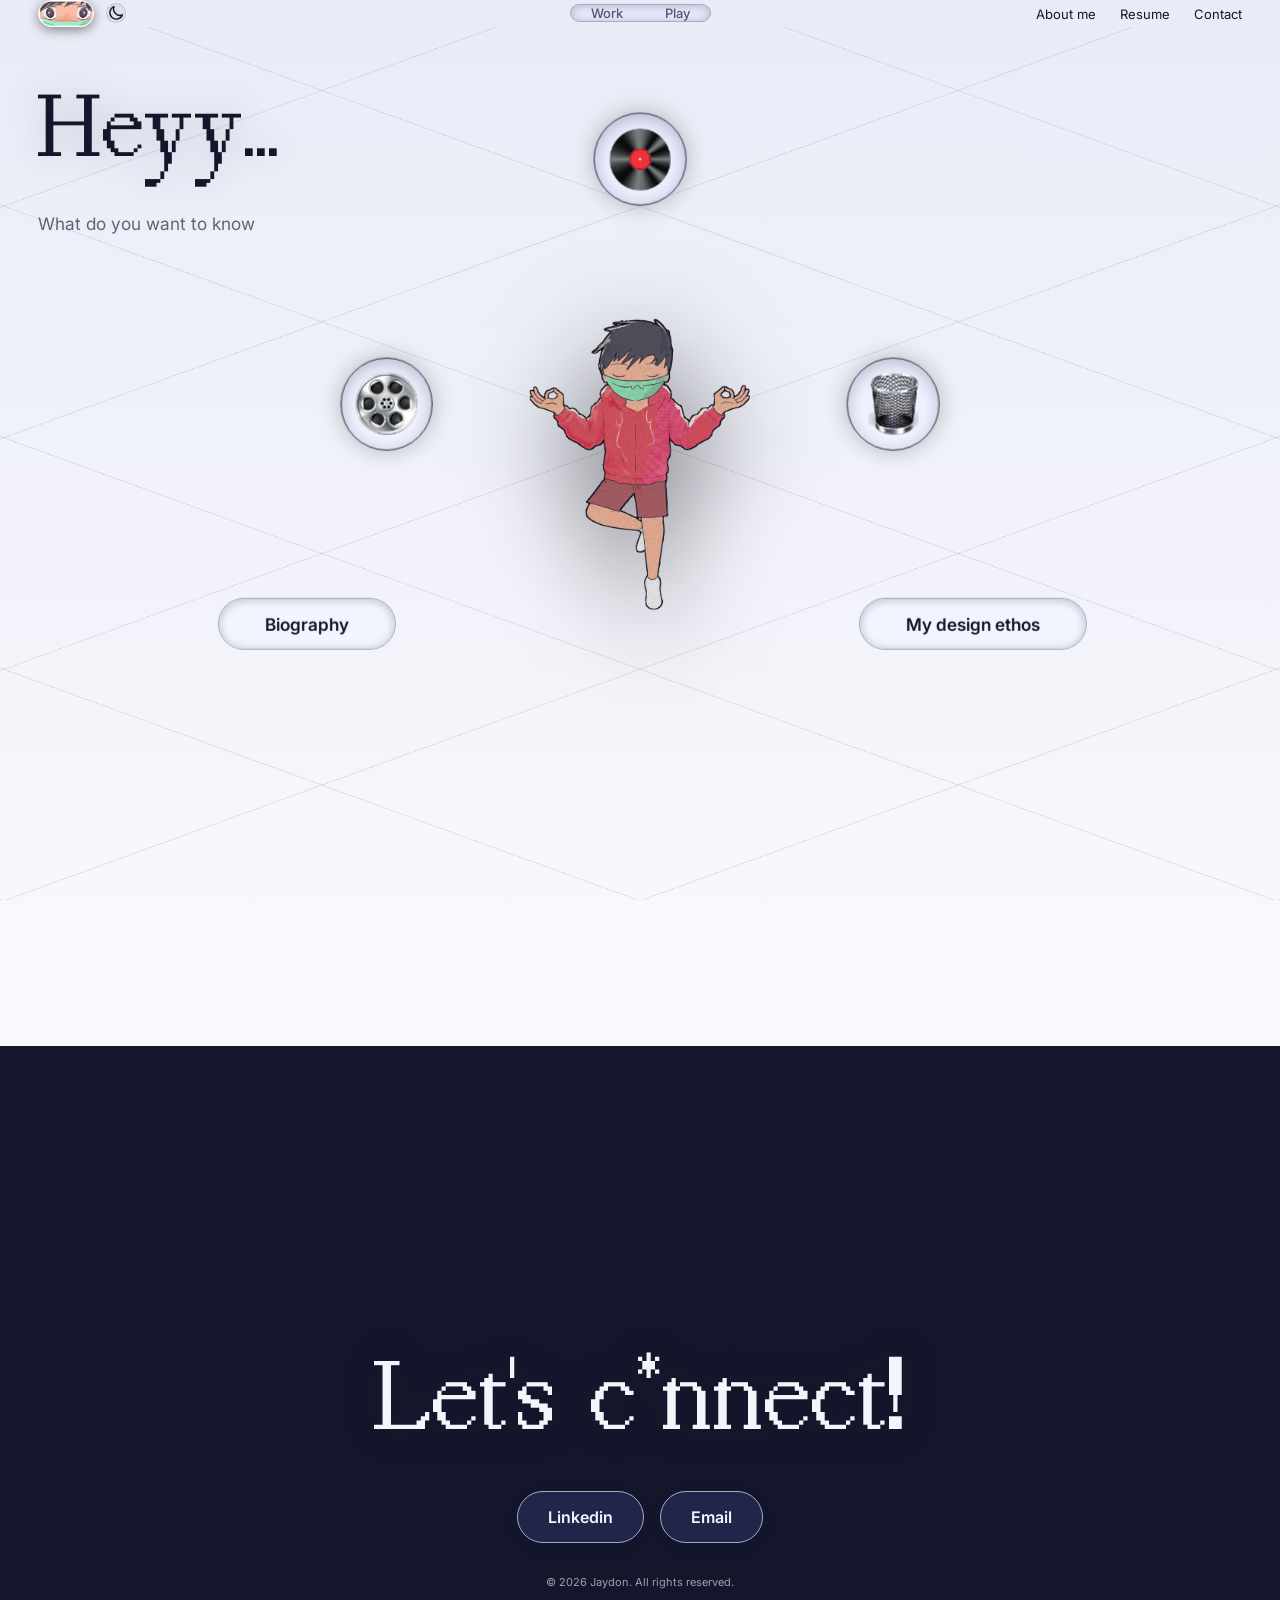
==== about/index.html @ 83331a30 "Restructure the Ground FX marketing story, swap in the Alex persona Ground FX: the merch and the log" ====
<!doctype html>
<html lang="en">
<head>
<meta charset="UTF-8" />
<script>
  /* applied before first paint so the page never flashes the wrong
     theme on load — the actual toggle logic lives in js/main.js.
     Light is the default: the attribute goes on unless this visitor has
     chosen dark, which is the only value that keeps it off. */
  if (localStorage.getItem("theme") !== "dark") {
    document.documentElement.dataset.theme = "light";
  }
</script>
<meta name="viewport" content="width=device-width, initial-scale=1.0" />
<title>About — Jaydon</title>
<meta name="description" content="About Jaydon Wang, a product designer working across interaction, visual and brand design, and a GBDA student at the University of Waterloo." />

<!-- Open Graph / Twitter card: what a pasted link renders as in
     LinkedIn, Slack, iMessage and email. og:image and og:url are
     absolute: link scrapers ignore relative URLs. -->
<meta property="og:type" content="profile" />
<meta property="og:site_name" content="Jaydon Wang" />
<meta property="og:locale" content="en_CA" />
<meta property="og:title" content="About Jaydon Wang" />
<meta property="og:description" content="About Jaydon Wang, a product designer working across interaction, visual and brand design, and a GBDA student at the University of Waterloo." />
<meta property="og:image" content="https://jaydonwang.me/assets/images/og-portfolio.jpg" />
<meta property="og:image:width" content="1200" />
<meta property="og:image:height" content="705" />
<meta property="og:url" content="https://jaydonwang.me/about/" />
<meta property="og:image:alt" content="About Jaydon Wang" />
<meta name="twitter:card" content="summary_large_image" />
<meta name="twitter:title" content="About Jaydon Wang" />
<meta name="twitter:description" content="About Jaydon Wang, a product designer working across interaction, visual and brand design, and a GBDA student at the University of Waterloo." />
<meta name="twitter:image" content="https://jaydonwang.me/assets/images/og-portfolio.jpg" />
<link rel="icon" href="../assets/images/favicon.ico" sizes="any" />
<link rel="icon" type="image/png" sizes="32x32" href="../assets/images/favicon-32.png" />
<link rel="icon" type="image/png" sizes="16x16" href="../assets/images/favicon-16.png" />
<link rel="apple-touch-icon" href="../assets/images/favicon-180.png" />
<link rel="preconnect" href="https://fonts.googleapis.com" />
<link rel="preconnect" href="https://fonts.gstatic.com" crossorigin />
<link href="https://fonts.googleapis.com/css2?family=Inter:wght@400;500;600;700&display=swap" rel="stylesheet" />
<link rel="stylesheet" href="../css/style.css?v=136" />
</head>
<body>

<div class="nav-wrap">
  <header class="nav container container--wide">
    <!-- logo + theme switch share the grid's first column so the bar
         stays a single row; see .nav__brand in style.css -->
    <div class="nav__brand">
      <a class="nav__logo" href="../" aria-label="Jaydon — home">
        <span class="nav__logo-badge"><img src="../assets/images/nav-avatar.png" alt="" /></span>
      </a>
      <!-- light/dark switch. The CSS for this (.nav__theme-toggle and the
           sun/moon icon swap) already existed but no page ever rendered the
           button, so the theme could only be reached by hand-editing
           localStorage. -->
      <button class="nav__theme-toggle" id="themeToggle" aria-label="Switch colour theme" aria-pressed="true">
        <svg class="nav__theme-icon nav__theme-icon--sun" width="18" height="18" viewBox="0 0 24 24" fill="none" stroke="currentColor" stroke-width="1.8" stroke-linecap="round" aria-hidden="true">
          <circle cx="12" cy="12" r="4.2"/>
          <path d="M12 2.4v2.3M12 19.3v2.3M4.2 4.2l1.6 1.6M18.2 18.2l1.6 1.6M2.4 12h2.3M19.3 12h2.3M4.2 19.8l1.6-1.6M18.2 5.8l1.6-1.6"/>
        </svg>
        <svg class="nav__theme-icon nav__theme-icon--moon" width="18" height="18" viewBox="0 0 24 24" fill="none" stroke="currentColor" stroke-width="1.8" stroke-linecap="round" stroke-linejoin="round" aria-hidden="true">
          <path d="M20.5 14.6A8.6 8.6 0 0 1 9.4 3.5a8.6 8.6 0 1 0 11.1 11.1Z"/>
        </svg>
      </button>
    </div>

    <!-- no .is-active / aria-current on either option: About me belongs to
         neither side of the Work/Play switch, so the pill stays unlit here
         (see .nav__switch-opt.is-active in style.css for the lit state) -->
    <div class="nav__switch">
      <a class="nav__switch-opt" href="../">Work</a>
      <a class="nav__switch-opt" href="../digital-media/">Play</a>
    </div>

    <ul class="nav__links" id="navLinks">
      <li><a href="./">About me</a></li>
      <li><a href="../assets/resume.pdf?v=2" target="_blank" rel="noopener">Resume</a></li>
      <li><a href="mailto:wang.jaydon1@gmail.com">Contact</a></li>
    </ul>


    <button class="nav__toggle" id="navToggle" aria-label="Toggle menu" aria-expanded="false">
      <svg width="18" height="18" viewBox="0 0 18 18" fill="none" xmlns="http://www.w3.org/2000/svg">
        <path d="M1 4H17M1 9H17M1 14H17" stroke="currentColor" stroke-width="1.6" stroke-linecap="round"/>
      </svg>
    </button>
  </header>
</div>

<main>
  <!-- The only section on this page besides the footer. It is sized to
       exactly the space left below the nav (main.js -> sizeAboutHero),
       and every piece inside is placed against that box rather than laid
       out in flow — so the composition holds its shape at any viewport
       instead of reflowing part by part, and never needs a scrollbar.
       See .about-hero in style.css for how the placement works. -->
  <section class="about-hero" id="about-top">
    <div class="about-hero__grid" aria-hidden="true"></div>

    <div class="about-hero__inner container container--wide">
      <div class="about-hero__intro">
        <h1 class="hero__title about-hero__title" data-scramble>Heyy...</h1>
        <p class="about-hero__lede">What do you want to know</p>
      </div>

      <!-- Every stage piece sits in its own .about-hero__slot. The slot
           owns the position (and the -50% centering transform); the child
           owns the wiggle animation and its hover. One transform each, so
           they can't overwrite one another the way a single element
           carrying both would. -->
      <div class="about-hero__slot about-hero__slot--character">
        <img class="about-hero__character" src="../assets/images/meditate-character.png"
             width="577" height="779" fetchpriority="high" decoding="async"
             alt="Illustration of Jaydon meditating" />
      </div>

      <!-- The three discs now hold their art. Slot names are positional and
           predate it: --disc-top is the one centred above the character,
           --disc-left and --disc-right the pair flanking it below.

           alt="" on every image on purpose. The button already carries the
           accessible name through aria-label, so a described image would
           make a screen reader announce the same thing twice. When these
           start navigating somewhere, the aria-label should name the
           DESTINATION rather than the picture. -->
      <div class="about-hero__slot about-hero__slot--disc-top">
        <a class="about-hero__disc" href="#music" aria-label="Music">
          <img src="../assets/images/about-disc-record.webp" alt="" width="100" height="100" loading="lazy" decoding="async" />
        </a>
      </div>
      <div class="about-hero__slot about-hero__slot--disc-left">
        <a class="about-hero__disc" href="#film" aria-label="Film">
          <img src="../assets/images/about-disc-film.webp" alt="" width="104" height="105" loading="lazy" decoding="async" />
        </a>
      </div>
      <div class="about-hero__slot about-hero__slot--disc-right">
        <a class="about-hero__disc" href="#trash" aria-label="Trash">
          <img src="../assets/images/about-disc-bin.webp" alt="" width="82" height="101" loading="lazy" decoding="async" />
        </a>
      </div>

      <div class="about-hero__slot about-hero__slot--action-left">
        <a class="btn about-hero__action" href="#biography">Biography</a>
      </div>
      <div class="about-hero__slot about-hero__slot--action-right">
        <a class="btn about-hero__action" href="#ethos">My design ethos</a>
      </div>
    </div>

      <!-- ============ the five sheets on the board ============
           Each disc and both pills link to one of these by id. They
           are siblings of .about-hero__inner INSIDE the hero, not sections
           after it, and that is the whole point: .about-hero__grid stays put
           and keeps drawing, the composition fades out, and the view fades
           in over the same board. Moving them out here would take the grid
           with them.

           Fragments rather than a click handler, so this costs no JavaScript
           and the browser still does the work it is good at: Back and Forward
           move between the composition and a view, and a link straight to
           about.html#film opens on the films. See .about-view in style.css. -->

      <section class="about-view subpage container container--wide" id="biography" aria-label="Biography">
        <a class="subpage__back" href="#about-top">
          <span class="subpage__back-arrow" aria-hidden="true">&#8592;</span> Back
        </a>

        <div class="bio__layout">
          <div class="bio__copy">
            <h1 class="hero__title bio__title" data-scramble>Bonjour</h1>

            <p class="bio__para">My name is Jaydon, and from a young age, I've always been drawn to art and the process
              of bringing ideas to life. Inspired by the media I consumed and experiences like visiting the Ontario
              Science Centre, I became fascinated with the idea of not just creating things, but curating experiences
              across both physical and digital spaces.</p>

            <p class="bio__para">That passion led me to the University of Waterloo, where I study Global Business and
              Digital Arts. Throughout my studies, I've developed a strong interest in product and visual design,
              exploring how thoughtful visuals, intuitive interfaces, and interactive experiences can come together to
              communicate ideas and solve problems.</p>

            <p class="bio__para">Whether I'm designing a digital product, developing a visual identity, or creating
              engaging content, I'm interested in finding the balance between creativity, functionality, and
              storytelling.</p>
          </div>

          <div class="bio__media">
            <img class="bio__photo" src="../assets/images/jaydon-portrait.webp" alt="Jaydon standing on a residential street at golden hour, power lines crossing the sky behind him" width="1448" height="1086" loading="lazy" decoding="async" />
          </div>
        </div>
      </section>

      <!-- The case studies' takeaway cards, so the ethos reads as the same
           kind of object as the lessons each project ends on. Always three
           across: the grid's own 3-card rule does that, and collapses to one
           column on a phone like everywhere else. -->
      <section class="about-view subpage container container--wide" id="ethos" aria-label="My design ethos">
        <a class="subpage__back" href="#about-top">
          <span class="subpage__back-arrow" aria-hidden="true">&#8592;</span> Back
        </a>

        <div class="ethos">
          <h2 class="hero__title bio__title ethos__title" data-scramble>My design ethos</h2>
          <div class="cs-divider"></div>

          <div class="cs-takeaways-grid ethos__grid">
            <div class="cs-takeaway-card">
              <span class="cs-takeaway-card__emoji" aria-hidden="true">🔬</span>
              <div class="cs-takeaway-card__text">
                <h3>Rigor over surface polish</h3>
                <p>I ground design decisions in research, not aesthetics alone. Every choice should trace back to how
                  people actually behave or what the business needs, not just to a step in the process.</p>
              </div>
            </div>
            <div class="cs-takeaway-card">
              <span class="cs-takeaway-card__emoji" aria-hidden="true">🛠️</span>
              <div class="cs-takeaway-card__text">
                <h3>Craft discipline that resists shortcuts</h3>
                <p>When a tool hits its limits, I find a proper way around it instead of papering over the gap. The
                  small calls get the same care as the big ones, so nothing is left messy.</p>
              </div>
            </div>
            <div class="cs-takeaway-card">
              <span class="cs-takeaway-card__emoji" aria-hidden="true">🎨</span>
              <div class="cs-takeaway-card__text">
                <h3>Identity-driven visual language over generic UI conventions</h3>
                <p>My background in graffiti, lettering, and hip hop shapes how I see. I lean toward distinctive,
                  opinionated design over templated patterns, and build each piece around the audience it speaks to.</p>
              </div>
            </div>
          </div>
        </div>
      </section>

      <section class="about-view subpage container container--wide" id="film" aria-label="Film">
        <a class="subpage__back" href="#about-top">
          <span class="subpage__back-arrow" aria-hidden="true">&#8592;</span> Back
        </a>

        <ul class="film-grid">
          <li>
            <img class="film-grid__poster about-tilt" src="../assets/images/film-eeaao.webp" alt="Everything Everywhere All At Once poster" width="623" height="902" loading="lazy" decoding="async" />
          </li>
          <li>
            <img class="film-grid__poster about-tilt" src="../assets/images/film-spider-verse.webp" alt="Spider-Man: Across the Spider-Verse poster" width="608" height="902" loading="lazy" decoding="async" />
          </li>
          <li>
            <img class="film-grid__poster about-tilt" src="../assets/images/film-scott-pilgrim.webp" alt="Scott Pilgrim vs. the World poster" width="602" height="902" loading="lazy" decoding="async" />
          </li>
        </ul>
      </section>

      <section class="about-view subpage container container--wide" id="music" aria-label="Music">
        <a class="subpage__back" href="#about-top">
          <span class="subpage__back-arrow" aria-hidden="true">&#8592;</span> Back
        </a>

        <!-- A screenshot of a desktop app, so it keeps its own chrome and its
             own corners: no border-radius from us, or the rounding would sit
             inside the window's and read as a double edge. -->
        <img class="subpage__shot about-tilt" src="../assets/images/music-spotify.webp" alt="Jaydon's Spotify home screen, showing recently played playlists including Peak Millenial Optimism and Breaking Beats, artists Solange, MF DOOM and Ghostface Killah, and Summertime by The Sundays playing" width="1431" height="1003" loading="lazy" decoding="async" />
      </section>

      <section class="about-view subpage container container--wide" id="trash" aria-label="Trash">
        <a class="subpage__back" href="#about-top">
          <span class="subpage__back-arrow" aria-hidden="true">&#8592;</span> Back
        </a>

        <!-- Same treatment as Music above. -->
        <img class="subpage__shot about-tilt" src="../assets/images/trash-recycle-bin.webp" alt="A Windows Recycle Bin window holding three deleted files, named Nonchalance, Self doubt, and 2-factor authentication" width="1431" height="1029" loading="lazy" decoding="async" />
      </section>
  </section>
</main>

<footer>
  <div class="footer-inner">
    <h2 class="reveal" data-scramble>Let's c*nnect!</h2>
    <div class="footer-links">
      <a class="btn" href="https://www.linkedin.com/in/jaydon-wang-26b677220/" target="_blank" rel="noopener">Linkedin</a>
      <a class="btn" href="mailto:wang.jaydon1@gmail.com">Email</a>
    </div>
    <p>© 2026 Jaydon. All rights reserved.</p>
  </div>
</footer>

<script src="../js/main.js?v=75"></script>
<script src="../js/scramble-text.js?v=59"></script>
</body>
</html>
---- css/style.css ----
/* =========================================================
   Jaydon — Portfolio
   Restrained glassmorphism, matched to the reference layout
   ========================================================= */

/* Sinteca — no longer referenced by --font-hero (see below, now Medival
   Pixel), but the files/@font-face stay: nothing currently uses them,
   removing a working @font-face isn't part of this task, and it's a
   one-line revert if a future design ever wants this face back. */
@font-face {
  font-family: "Sinteca";
  src: url("../assets/fonts/Sinteca-Regular.otf") format("opentype");
  font-weight: 400;
  font-style: normal;
  font-display: swap;
}

@font-face {
  font-family: "Sinteca";
  src: url("../assets/fonts/Sinteca-Bold.otf") format("opentype");
  font-weight: 700;
  font-style: normal;
  font-display: swap;
}

/* FS Mondwest — the pixel/glitch display face (see --font-hero below).
   A from-scratch recreation of PP Mondwest's look by NZWStudios2024,
   released under the SIL Open Font License 1.1
   (assets/fonts/fs-mondwest-license.txt), which explicitly permits
   embedding/redistributing it on a site like this — that's why this
   file ships with its license + readme alongside it in assets/fonts/,
   per the OFL's own requirement to keep those attached to any copy.
   Regular only — ships in a single weight. */
@font-face {
  font-family: "FS Mondwest";
  src: url("../assets/fonts/fs-mondwest-regular.otf") format("opentype");
  font-weight: 400;
  font-style: normal;
  font-display: swap;
}

:root {
  /* base */
  --bg-top: #121327;
  --bg-bottom: #000000;
  --text-primary: #f4f5fb;
  --text-secondary: #a9aec7;
  --text-muted: #6d7291;

  /* nav / surfaces */
  --nav-bg: #262739;
  --surface-bg: rgba(255, 255, 255, 0.035);
  --surface-border: rgba(255, 255, 255, 0.09);
  --surface-blur: blur(14px) saturate(140%);

  /* inventory tiles. The board has no ground of its own — the body
     gradient has finished landing by 1396px, so by the time the section
     comes round the page is flat --bg-bottom and the tiles read straight
     against it, exactly as the Figma frame drew them on black. The rim
     is the -45deg light: it catches along the top-left edge and falls
     off to almost nothing at the bottom-right. */
  --inv-slot: #0d0d0d;
  /* a flat px, shared by the empty slots and the items. It was briefly a
     min(21px, 24%) so the corner held its drawn proportion on a small
     tile, but an item spans a 3x2 rectangle — a percentage there
     resolves against width and height separately and cuts ellipses, not
     corners. A filled cell and an empty one have to be the same shape,
     so both take the literal 21px the frame specifies, and the column
     ladder is what keeps the tile from ever getting small enough for
     that to round away (64px at the very narrowest). */
  --inv-radius: 21px;
  --inv-rim: rgba(255, 255, 255, 0.16);
  --inv-rim-soft: rgba(255, 255, 255, 0.045);
  --inv-inner: rgba(255, 255, 255, 0.028);
  --inv-cast: rgba(0, 0, 0, 0.55);

  /* accent — used sparingly: primary CTA + small hover/active touches */
  --accent: #a855f7;
  --accent-strong: #9333ea;

  /* light pill (Contact button, active filter) */
  /* ---- theme-swappable semantics (see html[data-theme="light"]) ----
     Everything below used to be a hard-coded literal repeated through
     the file. They are tokens now because the light theme is a real
     palette swap: one value changes here and every rule that names it
     follows, rather than each component carrying its own light-mode
     override.

     --overlay-rgb is the load-bearing one. Roughly fifty rules paint a
     translucent white over the dark page — hairline grids, glass fills,
     inner glows, borders — as rgba(255, 255, 255, a). Written as
     rgba(var(--overlay-rgb), a) they all invert together, so a light
     theme gets dark hairlines on light ground without touching a single
     one of them individually. Shadows deliberately do NOT participate:
     rgba(0, 0, 0, a) stays black in both themes, because a shadow is
     cast light, not a surface tint, and an inverted shadow reads as a
     glow. */
  --overlay-rgb: 255, 255, 255;

  --ink: #ffffff;                 /* text/marks that sit on the page ground */
  /* Running prose, one step down from --ink.

     --ink is right for anything the eye should land on: a heading, the
     current entry in a contents list, a word set in <strong>. It is too
     much for a paragraph. At full white every line of body copy competes
     with the heading above it, and a case study this long reads as one
     undifferentiated block of maximum contrast.

     Deliberately not --text-secondary. That token belongs to the nav and
     the small labels around a component, and it is a light lavender
     picked to sit against those surfaces; on paragraphs it tints the
     whole page. This is a cool blue-grey instead, and it holds 5.7:1
     against the page ground (6.5:1 against the gradient's black end) -
     past AA for body text, which --text-muted (3.2:1) would not be.

     See html[data-theme="light"] for the counterpart, and why it is not
     this value inverted. */
  --copy-ink: #81929d;
  --chip-bg: #171717;             /* .tag / .cs-tag / .cs-callout fill */
  --chip-border: #727272;         /* the shared button + chip stroke */
  --media-backdrop: #0d1024;      /* letterbox behind project thumbnails */
  --hero-glow: rgba(255, 255, 255, 0.62);  /* halo on the FS Mondwest titles */

  /* selected controls (nav Work/Play, filter pills). Split out of
     --light/--light-ink so the footer slab can keep its own light
     surface while these invert with the theme. */
  --sel-bg: #eef0fb;
  --sel-ink: #0d0f1e;

  /* custom cursor (see .cursor-ring). White, not the Figma spec's
     #727272: that grey is the site's own chip/button stroke, which is
     exactly why it disappeared — the ring read as one more piece of
     furniture instead of the pointer.

     White stays white in BOTH themes rather than flipping to dark on the
     light one. That works only because of --cursor-halo, a contrasting
     1px outline hugging the ring — the same trick the OS pointer itself
     uses to stay visible over arbitrary content. The halo is dark in both
     themes for exactly that reason: it is what carries a white ring over
     a light page, a photo, a video tile or the 3D model. */
  --cursor-stroke: #ffffff;
  --cursor-stroke-hot: #ffffff;
  --cursor-glow: rgba(255, 255, 255, 0.32);
  --cursor-halo: rgba(0, 0, 0, 0.5);

  /* the footer's slab — a deliberate surface change against the page,
     so it flips to the opposite of whatever the page ground is */
  --slab-bg: #ffffff;
  --slab-ink: #0d0f1e;
  --slab-ink-soft: rgba(13, 15, 30, 0.55);
  --slab-btn-bg: #ffffff;
  --slab-btn-hover: #eef0fb;

  --font-display: "Inter", sans-serif;
  --font-body: "Inter", sans-serif;
  /* the big hero-style titles (homepage name, case-study hero titles,
     footer heading) plus the FS Mondwest section headings — was Jersey
     15, then Sinteca, then PP Mondwest, then FS Mondwest, then Medival
     Pixel, now back to FS Mondwest */
  --font-hero: "FS Mondwest", serif;
  /* FS Mondwest's own glyphs sit noticeably smaller in their em-box
     than PP Mondwest's did — measured the actual rendered ink (cap
     height, word height, word width) of both fonts at an identical
     font-size via canvas pixel bounds: FS came out ~1.635x smaller
     across all three measurements, not just a rough guess. Multiplies
     every --font-hero font-size below so FS Mondwest reads at the
     same visual size PP Mondwest did — applied at the point of use,
     not baked into --text-title/--text-h1 themselves, since --text-h1
     is also used by .cs-heading (Inter, --font-display) which must
     stay its own size. */
  --font-hero-scale: 1.635;

  --radius-lg: 28px;
  --radius-md: 20px;
  --radius-sm: 14px;
  --radius-pill: 999px;

  --container: 1320px;

  /* 0–1 "shrink everything in this hero by this much so it fits below the
     nav" multiplier — see .hero's own comment for the mechanism. main.js
     overrides it per hero element (.hero, .cs-hero); 1 here is both the
     pre-JS fallback and the real value for everything that ISN'T a hero,
     since .hero__title and .hero__desc are shared classes (About's
     .page-hero, the case-study body copy) and multiplying by an undefined
     custom property would make those font-size declarations invalid. */
  --hero-fit: 1;

  /* Height arms for the two things that sit ABOVE the hero content and
     push it down: the nav bar itself, and the Play canvas's fixed top
     padding. Both were width-only, and every clamp driving nav height
     reaches its ceiling at 900px wide (see .nav__switch-opt) — so between
     a 2560×1440 monitor and a 1920×1080 laptop at 125% the nav shrank by
     4.6px while the available height fell by 593px, taking the nav from
     8.8% of the viewport to 16% of it and pushing everything below it
     down with it.

     Plain CSS rather than JS, unlike --hero-fit: a hero's natural height
     depends on the fit being solved for, which calc() can't express, but
     the nav's height has no effect on the viewport height it's reading,
     so there's no cycle here.

     Both reach their 1 ceiling at 1230px of viewport height, deliberately
     a little BELOW the 1271px reference monitor rather than exactly at
     it: calibrated to land on 1271 they evaluated to 0.99999 there and
     took 0.08px off the nav, so the reference wasn't quite pinned. The
     headroom means every window at or above 1230px tall is untouched, and
     the floors stop them running away on a very short one.

     Every value they multiply is also max()'d against its own existing
     floor, so the documented 900px→375px phone schedule is byte-identical
     — verified at 375×812 and 375×667, where these resolve to ~0.79 and
     every floor wins. */
  --nav-fit: clamp(0.6, calc(0.3839 + 100svh / 1996px), 1);
  --stage-lead: clamp(0.6, calc(0.4499 + 100svh / 2236px), 1);

  /* ---------- type scale — 7 styles, nothing else ----------
     FS Mondwest (--font-hero) + Inter (--font-body/--font-display),
     base 16 / scale 1.392, sized for a 1440px-wide screen. Every size
     reaches its ceiling exactly at 1440px viewport width and holds
     flat beyond it — a bigger monitor sits further away, so type
     shouldn't keep growing past this reference; --container already
     caps line length instead. The remaining two display/heading tiers
     (--text-h1, --text-h2) fall back fluidly to a floor at 375px;
     --text-body/--text-caption stay flat at every width since 16px/11px
     are already close to the smallest comfortable reading size.

     --text-title is the one exception to all of the above — see its own
     definition just below for why it's pure vw with no 1440px ceiling
     at all now. */
  /* restored to the original brand-spec size (120px @1440) — it had
     been dialed to 2/3 (80px) earlier in the project, but that read too
     small across the board, so it's back to spec. Applies to EVERY
     member of this style everywhere it's used (JAYDON WANG, Jaydon's
     Digital Museum, About me, the footer, and the three case-study page
     titles) via this one token, not a per-element override, so the
     class stays one consistent size.

     Pure vw (no rem term, no separate ≥1440px tier below anymore) —
     aileens-beautiful-site.webflow.io was pulled up specifically to see
     how a reference site keeps large display text at a genuinely
     CONSTANT size relative to the viewport at every width, with no
     "stops scaling past this breakpoint" seam: their whole type scale
     is `body { font-size: 1vw }` + headings sized in em off that, so
     every heading is a fixed % of viewport width forever. Reproduced
     here directly on the token instead (this codebase sizes type via
     px/rem custom properties, not an em cascade off body, so there's
     no root font-size to repurpose the same way) — 8.333vw reproduces
     the exact 120px-@-1440px brand anchor (120 / 1440 × 100 = 8.3̄vw)
     while now scaling continuously past it instead of flattening at
     7.5rem/120px the way the old two-tier clamp() did. 48px/300px are
     safety rails only, not a second tier: 48px keeps it legible below
     ~576px (phones), 300px is a backstop against runaway growth on an
     extreme ultra-wide monitor (doesn't engage until ~3600px wide) —
     neither changes the ratio anywhere in the range real viewports
     actually use, unlike the old clamp()'s floor/ceiling. */
  --text-title: clamp(48px, 8.333vw, 300px);   /* 120px @1440 — titles (FS Mondwest, scramble) */
  --text-h1: clamp(2rem, calc(1.296rem + 3.005vw), 4rem);          /* 64px @1440 — section headings (both fonts) */
  --text-h2: clamp(1.75rem, calc(1.42rem + 1.408vw), 2.688rem);    /* 43px @1440 — card titles */
  /* 43px @1440 — case-study meta labels (Role/Timeline/Skills) and
     subheadings. Identical to --text-h2 at 1440 and close to it through
     the desktop range, which is the point: these three styles are meant
     to read as one voice (see .cs-hero__meta-item span), and on a desktop
     they still do.

     It exists because --text-h2's floor is too high for the phone range.
     That ramp only reaches 28px before flattening (below ~375px), while
     .cs-heading — the SECTION title these subheads are supposed to sit
     under — floors at 29px. Measured at 360/390/430px: subhead 28/28.2/
     28.8 against a section title of 29.3 at all three. A half-pixel step
     is no step at all, so a subheading and the heading above it rendered
     as the same size, and the Role/Timeline/Skills labels sat at 28px
     over their own 12px values.

     Same 2.688rem ceiling, but pinned through (400px, 20px) instead, so
     it stays a true ramp across phone widths: ~20.7px at 430, ~28px at
     768 against a 48px section title, 43px at 1440. */
  --text-subhead: clamp(1.125rem, calc(0.697rem + 2.212vw), 2.688rem);
  /* Was a flat 1.375rem (22px) at every width — fine at 1440, far too
     heavy on a phone, where it landed at 22px under a 78.5px title and
     ran the hero paragraph to four lines. Fluid now, pinned through
     (430px, 15px) and (1440px, 22px): unchanged on desktop, ~32% smaller
     on a phone. The 0.9375rem floor holds it at 15px below 430 rather
     than letting it keep shrinking into unreadability. */
  --text-h3: clamp(0.9375rem, calc(0.751rem + 0.693vw), 1.375rem);  /* 22px @1440 — homepage hero paragraph ("-Uses his love of games...") */
  --text-body: 1rem;                                                /* 16px — all paragraph + button text */
  --text-caption: 0.688rem;                                         /* 11px — captions, tags, metadata */
  /* dedicated to the nav's Work/Play switch (.nav__switch-opt) — not a
     reuse of --text-body, which is intentionally flat/fixed below
     1440px (see the media query below) since paragraph text shouldn't
     shrink on a narrower screen. The switch is different: its padding
     already shrinks fluidly at these widths (see .nav__switch-opt's
     own comment), and leaving its font-size flat against that shrinking
     padding was exactly the "doesn't shrink like the title does"
     mismatch this token fixes. Same 900px→375px breakpoint pair as
     that padding clamp, so text and padding shrink on the same
     schedule instead of drifting apart. */
  --text-nav-switch: clamp(11px, calc(9.571px + 0.381vw), 13px);     /* 13px @900px+, 11px @375px */
}

/* ---------- light mode ----------
   A real palette, not a filter. The previous implementation was
   `html[data-theme="light"] { filter: invert(1) hue-rotate(180deg) }`
   with a second, cancelling invert on every img/video/canvas — a trick
   that dates from an older version of this site and had stopped being
   survivable: it inverted the brand purple into a green, it could not
   tell a surface tint from a cast shadow (so shadows became glows), the
   double-invert on media broke the moment an element was both a surface
   and a picture, and `filter` on <html> creates a containing block that
   quietly breaks position: fixed inside it.

   This block instead redefines the tokens the rest of the file already
   speaks in. Nothing below it is theme-aware; every rule just names a
   token and follows. Adding a component needs no light-mode rule of its
   own as long as it uses these.

   Deliberately NOT overridden: rgba(0, 0, 0, a) shadows, which stay dark
   in both themes, and the #000 letterbox on .cs-video / .cs-square--contain,
   which matches the video sources' own black slate rather than the page. */
html[data-theme="light"] {
  --bg-top: #e9ebf7;
  --bg-bottom: #ffffff;

  --text-primary: #14162b;
  --text-secondary: #4e5372;
  --text-muted: #767b96;

  --nav-bg: #dcdff0;
  --surface-bg: rgba(20, 22, 43, 0.04);
  --surface-border: rgba(20, 22, 43, 0.12);

  /* #a855f7 only reaches ~3.5:1 on white — fine for a 120px title, not
     for the inline links and small marks that also use it. Deepened. */
  --accent: #7e22ce;
  --accent-strong: #6b21a8;

  /* the one line that flips ~44 translucent-white rules to dark */
  --overlay-rgb: 20, 22, 43;

  --ink: #14162b;
  /* --copy-ink's counterpart, matched by CONTRAST rather than by hue.
     Inverting the dark value lands in the warm greys, which measure the
     same on a dark ground but only ~4.9:1 on this one - the same nominal
     step away from --ink reads noticeably fainter on a light page. This
     is picked to
     hold ~5.9:1 against the lighter end of the --bg-top/--bg-bottom
     gradient, so body copy sits the same distance below its headings in
     both themes, and it keeps the palette's blue lean rather than the
     warm grey a straight inversion produces. */
  --copy-ink: #5f6377;
  --chip-bg: #e7eaf7;
  --chip-border: #a6abc6;
  --media-backdrop: #dce0f0;
  /* a white halo is invisible on white — a soft dark one keeps the
     Mondwest titles feeling lit rather than flat */
  --hero-glow: rgba(20, 22, 43, 0.22);

  --sel-bg: #14162b;
  --sel-ink: #f4f5fb;

  /* the ring stays white here — only its supporting colours change. A
     white glow is invisible on a light page, so it becomes a soft dark
     one reading as a shadow under the ring, and the halo is pushed from
     0.5 to 0.72: on a dark page the white stroke carries itself and the
     halo only needs to define an edge, but on a light one the halo is
     doing all the work of separating ring from background. */
  --cursor-glow: rgba(20, 22, 43, 0.22);
  --cursor-halo: rgba(20, 22, 43, 0.72);

  /* the inventory tiles invert outright: #0d0d0d about the middle grey
     is #f2f2f2, and the same flip turns the rim from a white highlight
     into a dark one at the identical alphas. That keeps the negative of
     the dark-mode tile — same lighting, same edge, reversed — instead of
     parking a black panel in the middle of a white page. The cast shadow
     is the one thing that does NOT invert (a white "shadow" reads as a
     glow), so it stays dark and only loses weight: 0.55 black under a
     near-white tile is a hard line rather than a lift. */
  --inv-slot: #f2f2f2;
  --inv-rim: rgba(0, 0, 0, 0.16);
  --inv-rim-soft: rgba(0, 0, 0, 0.045);
  --inv-inner: rgba(0, 0, 0, 0.028);
  --inv-cast: rgba(0, 0, 0, 0.12);

  /* the footer slab is a deliberate surface CHANGE, so it inverts with
     the page rather than staying white-on-white */
  --slab-bg: #14162b;
  --slab-ink: #f4f5fb;
  --slab-ink-soft: rgba(244, 245, 251, 0.62);
  --slab-btn-bg: #22254a;
  --slab-btn-hover: #2d3160;
}


/* the 1440px sizes above are the brand spec's ceiling, not the whole
   site's — on an actual large monitor they were reading a little small.
   Past 1440px, every token keeps growing (each formula picks up exactly
   where its 1440px value left off, so there's no visible jump at the
   breakpoint) up to a second, higher ceiling reached at 1920px, then
   holds flat again beyond that — display/heading tiers grow ~15%
   further, body/caption a gentler ~10% since reading text shouldn't
   scale as aggressively as headlines. */
@media (min-width: 1440px) {
  :root {
    /* headings (title/h1/h2/h3) now scale ×2 by 1920px — same multiplier
       across the whole heading family, so their relative proportions to
       each other stay exactly what they are at 1440px, just uniformly
       bigger. Body/caption scale ×1.375 (the title/body split from
       before — display text can grow more aggressively than reading
       text without hurting layout/legibility). */
    /* --text-title no longer has a tier here — it's pure vw now (see
       its :root definition above), so it already keeps scaling smoothly
       past 1440px on its own, with no seam at this breakpoint to patch.
       --text-h1, --text-h2, and --text-h3 are also intentionally NOT
       overridden here — all three stay at their original, flat ceilings
       (the base :root values above, unedited since first defined) for
       any viewport ≥1440px: 4rem for --text-h1 (section headings —
       "Projects & Case Studies", "Introduction", etc.), 2.688rem for
       --text-h2 (the "subheading" style), and 1.375rem/22px for
       --text-h3 (the homepage hero paragraph) — confirmed against the
       actual 1.375rem/22px spec, no big-screen growth for any of the
       three. */
    --text-body: clamp(1rem, calc(-0.125rem + 1.25vw), 1.375rem);     /* 22px @1920 (×1.375) */
    --text-caption: clamp(0.688rem, calc(-0.086rem + 0.86vw), 0.946rem); /* ~15.1px @1920 (×1.375) */
  }
}

* {
  margin: 0;
  padding: 0;
  box-sizing: border-box;
}

button,
input,
select,
textarea {
  font-family: inherit;
  color: inherit;
}

html {
  scroll-behavior: smooth;
}

/* ---------- custom cursor ----------
   A 38px ring that replaces the system pointer. Shape follows the Figma
   panel — a circle with no fill — but the stroke deliberately does not:
   the spec's 1px #727272 is the site's own chip/button stroke colour, and
   at 38px across it was a grey hairline that disappeared against photos,
   video tiles and the 3D model. It is 2px of white with a
   contrasting dark halo instead (see --cursor-stroke in :root). Restore the
   original by setting --cursor-stroke: #727272 and the border to 1px. Drawn in CSS rather
   than shipped as the supplied Ellipse PNG on purpose — "stroke weight 1,
   position inside" is a vector instruction, and a 38px raster would soften
   on a HiDPI screen while a border stays exactly 1 device-independent
   pixel at any zoom. It also costs no request and can react to hover.

   Gated behind pointer: fine. A touch device has no persistent pointer to
   follow, and hiding the system cursor there would take away the caret on
   a laptop's trackpad-less tablet mode for nothing. Everything in here —
   including cursor: none — lives inside that query, so a touch user keeps
   native behaviour untouched. */
@media (pointer: fine) {
  /* !important, and on the universal selector, on purpose. Six rules in
     this file set cursor: pointer and every one of them is class-based
     (.btn, .filter-pill, .nav__theme-toggle, ...). A type or universal
     selector loses to a class on specificity, so `button { cursor: none }`
     was silently beaten and the system arrow still appeared over every
     button — measured, not assumed. Raising specificity selector-by-
     selector would mean naming all six and re-naming them whenever one is
     added; the intent here is absolute ("no native cursor anywhere while
     the ring is active"), and !important is the honest expression of it.
     Scoped to pointer: fine, so it cannot reach a touch device. */
  html,
  body,
  *,
  *::before,
  *::after {
    cursor: none !important;
  }

  /* Two elements, deliberately. This one is a fixed 38px POSITIONING box
     that never changes size; ::after draws the visible circle inside it
     and is the only thing that resizes.

     The split exists because main.js places the ring with
     translate3d(x - RADIUS, y - RADIUS) using a constant 19px — half of
     38. Resize this box and that constant is wrong: the circle would
     drift ~10px down-right of the true pointer the moment it changed
     size, and the smear's rotate/scale (applied about the box's own
     centre) would pivot around the wrong point. Keeping the box rigid
     means the hover size change costs the follow loop nothing. */
  .cursor-ring {
    position: fixed;
    top: 0;
    left: 0;
    width: 38px;
    height: 38px;
    /* never let the ring eat a click, and keep it above everything
       including .nav-wrap's z-index: 999 */
    pointer-events: none;
    z-index: 2147483647;
    /* the element is moved by transform alone (never top/left), so the
       whole follow loop stays on the compositor. `filter` used to be
       listed here too, back when the loop wrote a blur radius every
       frame — promising the compositor a filter it no longer animates
       just costs it preparation for nothing. */
    will-change: transform;
    /* opacity only — position must not be transitioned or it would fight
       the rAF loop that already smooths it */
    transition: opacity 0.25s ease;
    opacity: 0;
  }

  .cursor-ring::after {
    content: "";
    position: absolute;
    /* inset is what animates on hover — insetting equally on all four
       sides shrinks the circle about the box's centre, so it stays
       exactly on the pointer at every size */
    inset: 0;
    border-radius: 50%;
    /* Figma: Fill (none) + Stroke #727272, weight 1, inside. --cursor-fill
       is a hook rather than a value in use: set it to a colour if the ring
       should read as the solid ball the PNG export shows. */
    background: var(--cursor-fill, transparent);
    /* 1px -> 2px. At 38px across, a single pixel of stroke is a hairline
       and reads as an artefact rather than a pointer; 2px is still a thin
       ring but holds its shape while it is being stretched and blurred by
       the motion smear, which thins the stroke further along one axis. */
    border: 2px solid var(--cursor-stroke, #ffffff);
    /* first shadow is the halo — a contrasting hairline hugging the ring
       so it stays readable over photos, video tiles and the 3D model,
       where a single flat colour would sink into the background. Second
       is a soft glow that makes it feel lit rather than drawn. */
    box-shadow:
      0 0 0 1px var(--cursor-halo, rgba(0, 0, 0, 0.45)),
      0 0 14px 2px var(--cursor-glow, transparent);
    transition: inset 0.2s ease, border-color 0.2s ease;
  }

  /* revealed on the first real pointer move, so the ring never sits parked
     in the top-left corner before the visitor has touched the mouse */
  .cursor-ring.is-live {
    opacity: 1;
  }

  /* stands in for the system pointer over interactive elements — the
     ring contracts to a small dot-like circle rather than expanding.
     Shrinking reads as the cursor "focusing" on the thing under it, and
     it keeps the target visible: a 58px ring grown over a filter pill
     covered the pill it was pointing at, which is the opposite of what a
     pointer should do. */
  .cursor-ring.is-hot::after {
    /* 38 - (10 * 2) = an 18px circle, still centred on the pointer */
    inset: 10px;
    border-color: var(--cursor-stroke-hot, #ffffff);
  }

  /* A ring is a 1px line; a plain filter: blur() at any strength that
     reads as "fast" would dissolve it entirely. The motion smear is
     therefore the directional stretch applied in main.js — the ring
     elongates along its own travel and thins across it, which is what a
     smeared circle actually looks like.

     It used to be that stretch PLUS a light per-frame filter: blur().
     The blur is gone, and the reason is cost rather than taste. This
     element replaces the system cursor, and a system cursor is drawn by
     the OS compositor at no cost to the page at all. Everything the ring
     does per frame is now a single `transform` write — position, rotate
     and scale are all compositor properties, so a moving ring produces
     no layout, no paint and no raster. An animated filter radius was the
     one thing that broke that: it forced the element to be re-rasterised
     and run through a GPU blur every frame it moved, which on a laptop
     already short of frames is precisely where it hurt most. The stretch
     was always doing most of the work of reading as speed anyway. */
}

/* prefers-reduced-motion needs no rule of its own here any more. It used
   to exist to out-specify the inline filter the loop wrote every frame;
   with no inline filter left, main.js's own `reduced` branch simply skips
   the smear transform and the ring follows the pointer rigidly. */

/* ---------- scrollbar ---------- */

/* hidden entirely, on request — was previously a thin, rounded,
   translucent bar (styled, not removed); this replaces that whole
   ::-webkit-scrollbar-* rule set (track/thumb/hover) since none of it
   paints once the bar itself is gone. Scrolling itself is untouched —
   this only hides the visual track/thumb, not overflow/scroll
   behavior — and -ms-overflow-style covers old (EdgeHTML) Edge, which
   ignores both scrollbar-width and ::-webkit-scrollbar. */
html {
  scrollbar-width: none;
  -ms-overflow-style: none;
}

::-webkit-scrollbar {
  display: none;
  width: 0;
  height: 0;
}

body {
  position: relative;
  font-family: var(--font-body);
  font-size: var(--text-body);
  /* #121327 fades to black right around where the circle buttons begin.
     NOT `fixed` attachment — that pins the gradient to the viewport, so
     it recomputes for whatever's currently on screen and effectively
     "follows" you as you scroll. Default (scroll) attachment anchors it
     to the page instead: purple only at the very top, solid black for
     the rest of the page as you scroll down. */
  background: linear-gradient(180deg, var(--bg-top) 0px, var(--bg-bottom) 1396px);
  color: var(--text-primary);
  min-height: 100vh;
  overflow-x: hidden;
}

img {
  display: block;
  max-width: 100%;
}

a {
  color: inherit;
  text-decoration: none;
}

ul {
  list-style: none;
}

::selection {
  background: var(--accent);
  color: var(--ink);
}

/* ---------- restrained "glass" surface (secondary panels only) ---------- */

.glass {
  background: var(--surface-bg);
  border: 1px solid var(--surface-border);
  backdrop-filter: var(--surface-blur);
  -webkit-backdrop-filter: var(--surface-blur);
  box-shadow: 0 8px 28px rgba(0, 0, 0, 0.3);
}

/* ---------- layout helpers ---------- */

.container {
  width: min(100% - 48px, var(--container));
  margin-inline: auto;
}

.container--wide {
  /* the 110px side gutter was a flat subtraction regardless of viewport —
     fine at desktop widths, but on a small phone (~320px) it eats a
     disproportionate chunk of the screen (110/320 = ~34% just for
     padding) and was tight enough to wrap the hero CTA button onto two
     lines. Fluid between the same floor .container itself uses (48px)
     and the original 110px ceiling, so it shrinks in step with the
     viewport instead of staying desktop-sized until it doesn't fit. */
  width: min(100% - clamp(48px, 6vw, 110px), 2600px);
}

section {
  padding-block: 64px;
}

/* separation BETWEEN sections, on top of the padding each already
   carries. Written as section + section rather than a margin on every
   section for two reasons: it can't add a gap above the first one (the
   heroes are viewport-fitted — .hero's height is measured as viewport
   minus nav, so a margin above it would push it down and overflow the
   very fit that JS just solved), and adjacent margins can't double up.

   Same construction as .cs-container section + section, which has done
   this inside the case-study pages all along; that rule is more specific,
   so those pages keep their own tighter rhythm rather than inheriting
   this one. */
section + section {
  margin-top: clamp(3rem, calc(1.944rem + 4.507vw), 6rem);
}

.eyebrow {
  display: inline-block;
  font-family: var(--font-display);
  font-size: var(--text-caption);
  letter-spacing: 0.14em;
  text-transform: uppercase;
  color: var(--text-muted);
  margin-bottom: 14px;
}

/* ---------- nav ---------- */

.nav-wrap {
  /* not sticky by design — the bar scrolls away with the rest of the
     page instead of pinning to the viewport */
  /* --nav-fit is the height arm (see :root); max() against the clamp's
     own floor stops the two compounding into something tiny on a short
     phone. Range dropped 14–20px → 10–14px in the same pass that took the
     whole bar down a size — see .nav__switch-opt for the reasoning. */
  padding-top: max(10px, calc(clamp(10px, calc(9.030px + 0.259vw), 14px) * var(--nav-fit)));
  /* position: relative carries no visual/layout change on its own (no
     offsets set) — it's here purely so z-index actually applies: a
     static element ignores z-index entirely. Wrapping the whole nav in
     one stacking context like this, rather than relying on the mobile
     dropdown's own z-index: 60 below, guarantees nothing on the page
     — now or added later, anywhere else in this file — can ever paint
     over any part of the nav, not just the dropdown. 999 is well above
     every other z-index in this file (60 is the next-highest, on
     .nav__links below, which this now sits above too). */
  /* absolute, not relative: the bar is a LAYER over the page now rather
     than a block that occupies flow and pushes every hero down by its own
     height. z-index: 999 already put it on top in paint order; what it
     did not do was stop it consuming ~130px of vertical space that the
     Play hero wanted back.

     Still not fixed — it scrolls away with the page exactly as before,
     which absolute preserves and fixed would not. `main` takes an equal
     padding-top so every other page renders byte-identically; only
     .dm-hero opts out of that padding to reclaim the band. */
  position: absolute;
  top: 0;
  left: 0;
  right: 0;
  z-index: 999;
}

/* Pays back the flow space .nav-wrap stopped occupying. Set from the
   measured bar height by main.js (--nav-h); the 130px fallback is the
   value at a typical desktop window, used only for the instant before
   the script runs and whenever JS is unavailable. */
main {
  padding-top: var(--nav-h, 130px);
}

.nav {
  /* three independent groups (logo / Work·Play switch / links), not one
     floating pill — a grid keeps the switch mathematically centered
     (equal 1fr side columns) no matter how wide the logo or the link
     list ends up being, which justify-content:space-between can't
     guarantee once the two sides are different widths */
  display: grid;
  grid-template-columns: 1fr auto 1fr;
  align-items: center;
  gap: clamp(14px, calc(11.087px + 0.777vw), 26px);
  /* height arm as on .nav-wrap above — gap is horizontal so it's left
     alone; only the block padding contributes to how tall the bar is */
  padding-block: max(8px, calc(clamp(8px, calc(7.273px + 0.194vw), 11px) * var(--nav-fit)));
}

/* shared "liquid glass" surface, now only for .btn-glass (currently
   unused in markup, kept as a reusable component) — the nav bar itself
   sits directly on the page with no pill/blur of its own; only the
   Work/Play switch below carries its own glass surface */
.btn-glass {
  position: relative;
  isolation: isolate;
  background: var(--nav-bg);
  /* drop shadow: 50% #000, blur 17, y 4 + inner shadow: 25% #fff, blur 10, y 4 */
  box-shadow:
    0 4px 17px rgba(0, 0, 0, 0.5),
    inset 0 4px 10px rgba(var(--overlay-rgb), 0.25);
  /* glass effect approximation (refraction 58 / depth 20 / dispersion 50) */
  backdrop-filter: blur(20px) saturate(180%);
  -webkit-backdrop-filter: blur(20px) saturate(180%);
}

.btn-glass::after {
  content: "";
  position: absolute;
  inset: 0;
  border-radius: inherit;
  padding: 1px;
  background: linear-gradient(
    115deg,
    rgba(var(--overlay-rgb), 0.35),
    rgba(168, 85, 247, 0.18) 35%,
    rgba(103, 232, 249, 0.14) 65%,
    rgba(var(--overlay-rgb), 0.05)
  );
  -webkit-mask: linear-gradient(#000 0 0) content-box, linear-gradient(#000 0 0);
  -webkit-mask-composite: xor;
  mask-composite: exclude;
  pointer-events: none;
}

/* The grid's first column, holding the logo and the theme switch side by
   side. Without this wrapper the switch had no grid-column of its own, so
   auto-placement dropped it into row 2 — the bar became two rows tall,
   which is what pushed --nav-h (and with it main's padding-top and every
   hero below) down the page. One row again. */
.nav__brand {
  grid-column: 1;
  justify-self: start;
  display: flex;
  align-items: center;
  gap: clamp(8px, calc(6.545px + 0.388vw), 14px);
}

.nav__logo {
  display: flex;
  align-items: center;
  flex-shrink: 0;
}

.nav__logo-badge {
  /* full image, uncropped — aspect-ratio matches the source asset
     (124×59) exactly, so object-fit: cover below never has to crop
     anything off the sides to fill the box */
  width: clamp(48px, calc(44.683px + 0.884vw), 66px);
  aspect-ratio: 124 / 59;
  border-radius: 14px;
  overflow: hidden;
  display: flex;
  align-items: center;
  justify-content: center;
  flex-shrink: 0;
  background: var(--nav-bg);
  box-shadow:
    0 3px 12px rgba(0, 0, 0, 0.45),
    inset 0 3px 6px rgba(var(--overlay-rgb), 0.2);
}

.nav__logo-badge img {
  width: 100%;
  height: 100%;
  object-fit: cover;
  object-position: center;
}

.nav__logo-text {
  font-family: var(--font-display);
  font-weight: 700;
  font-size: 16px;
  letter-spacing: 0.01em;
  display: none;
}

/* Work / Play — the site's two halves (case studies vs. Digital Media)
   as a segmented control. The track shares the sitewide glass-outline
   formula (see .btn-outline, e.g. the homepage's "Building experiences"
   button) so it reads as the same surface; .is-active reuses the
   sitewide "active pill" look (see .filter-pill.is-active) so the
   interaction pattern matches too. */
.nav__switch {
  display: flex;
  align-items: center;
  flex-shrink: 0;
  border-radius: var(--radius-pill);
  grid-column: 2;
  justify-self: center;
  /* the track (this element) shrinking alongside the buttons it holds —
     same 900px→375px schedule as .nav__switch-opt's own padding/font
     clamps below, so the whole switch (track + both buttons) reads as
     one thing shrinking together, not just the buttons shrinking
     inside a fixed-size holder. */
  gap: clamp(1px, calc(0.286px + 0.190vw), 2px);
  /* --nav-fit applied to all four sides, not just the block axis: this is
     a pill, so letting the track thin vertically while holding its full
     horizontal inset would visibly change its shape rather than its size */
  padding: max(2px, calc(clamp(2px, calc(1.286px + 0.190vw), 3px) * var(--nav-fit)));
}

.nav__switch-opt {
  /* NOT the flat sitewide .btn spec (0.938rem/1.875rem) anymore — that
     read fine at desktop widths but stayed completely fixed all the way
     down to 420px (where a separate, abrupt media-query override used
     to cut it down to 8px/12px in one jump), making the nav bar's own
     Work/Play switch eat a disproportionate, non-shrinking chunk of a
     shrinking nav on tablet/small-laptop widths. Fluid instead, so
     there's no breakpoint jump and no "stuck at full size" range in
     between. The old 420px-only override is gone; this clamp covers it.

     The whole bar was then taken down a size on request — it read as too
     heavy for what it holds. Every nav clamp keeps the same 375px→cap
     schedule shape it always had, with both endpoints scaled down and the
     preferred term recomputed so the line still meets them exactly: this
     padding 8→15.008px became 6→9px, the inline pair 12→30px became
     10→20px, --text-nav-switch 12→16px became 11→13px, .nav-wrap's
     padding-top 14→20px became 10→14px, .nav's padding-block 10→16px
     became 8→11px, .nav__switch's track 2→4px became 2→3px, and
     .nav__logo-badge 64→90px became 48→66px.

     Unlike the earlier height-only pass, the INLINE axis shrinks too —
     the request was for width as well as height, so the switch gets
     genuinely smaller rather than just flatter. Only the block axis takes
     --nav-fit on top of that, since only it feeds the bar's height. */
  padding-block: max(6px, calc(clamp(6px, calc(3.857px + 0.571vw), 9px) * var(--nav-fit)));
  padding-inline: clamp(10px, calc(2.857px + 1.905vw), 20px);
  border-radius: var(--radius-pill);
  /* was var(--text-body), which is intentionally flat/fixed below
     1440px — left the text at a constant 16px while the padding above
     kept shrinking around it, so the button never actually looked like
     it was shrinking, just getting tighter-fitting. --text-nav-switch
     is a dedicated token shrinking on this exact same 900px→375px
     schedule, so text and padding scale down together — see its own
     :root comment for the full reasoning. */
  font-size: var(--text-nav-switch);
  font-weight: 500;
  color: var(--text-secondary);
  white-space: nowrap;
  /* same bouncy back-out curve as .btn — see its own comment for why */
  transition: color 0.2s ease, background 0.2s ease, transform 0.22s cubic-bezier(0.34, 1.56, 0.64, 1);
}

.nav__switch-opt:hover {
  color: var(--text-primary);
  transform: scale(1.14);
}

.nav__switch-opt.is-active {
  background: var(--sel-bg);
  color: var(--sel-ink);
}

.nav__links {
  display: flex;
  align-items: center;
  /* tightened 20–36px → 14–24px alongside the smaller link text above;
     36px of air between three short words was spacing built for the
     old, larger type */
  gap: clamp(14px, calc(8.140px + 1.563vw), 24px);
  flex-wrap: nowrap;
  grid-column: 3;
  justify-self: end;
}

.nav__links a {
  /* --text-nav-switch, not --text-body. --text-body grows above 1440px
     (see its media query) and reached 22px on a 2560-wide monitor, which
     was already the largest thing in the bar and became conspicuous once
     the switch came down to 13px — a 22px link next to a 13px button read
     as two different components rather than one bar. Sharing the switch's
     token keeps every piece of nav text on one size and one schedule. */
  font-size: var(--text-nav-switch);
  font-weight: 400;
  color: var(--ink);
  white-space: nowrap;
  transition: color 0.2s ease;
}

.nav__links a:hover,
.nav__links a:focus-visible {
  color: var(--text-secondary);
}

/* light/dark mode switch — always visible (unlike .nav__toggle, which
   only shows up once the mobile hamburger breakpoint kicks in) */
.nav__theme-toggle {
  display: flex;
  align-items: center;
  justify-content: center;
  /* takes --nav-fit like the rest of the bar, so it shrinks with the logo
     on a short window instead of being the one fixed-size thing in the
     row and quietly setting the bar's minimum height */
  width: max(30px, calc(38px * var(--nav-fit)));
  height: max(30px, calc(38px * var(--nav-fit)));
  flex-shrink: 0;
  border-radius: 50%;
  background: rgba(var(--overlay-rgb), 0.05);
  border: 1px solid rgba(var(--overlay-rgb), 0.14);
  color: var(--text-primary);
  cursor: pointer;
  /* same bouncy back-out curve as .btn — see its own comment for why */
  transition: background 0.2s ease, transform 0.22s cubic-bezier(0.34, 1.56, 0.64, 1);
}

.nav__theme-toggle:hover {
  background: rgba(var(--overlay-rgb), 0.1);
}

.nav__theme-toggle:active {
  transform: scale(0.92);
}

/* dark mode (default): sun shown, click to switch TO light.
   light mode: moon shown, click to switch back to dark. */
.nav__theme-toggle .nav__theme-icon--moon {
  display: none;
}

html[data-theme="light"] .nav__theme-toggle .nav__theme-icon--sun {
  display: none;
}

html[data-theme="light"] .nav__theme-toggle .nav__theme-icon--moon {
  display: block;
}

.nav__toggle {
  display: none;
  grid-column: 3;
  justify-self: end;
  /* same bouncy back-out curve as .btn — see its own comment for why */
  transition: transform 0.22s cubic-bezier(0.34, 1.56, 0.64, 1);
}

/* ---------- buttons ---------- */

/* every button on the site (regardless of variant class) shares one
   exact spec now, not just .btn-outline: #fff text, no fill, 1px
   #727272 stroke, an inner shadow (x:0 y:1 blur:10 #fff 25%), and the
   sitewide glass effect (light -45°/80%, refraction 58, depth 18,
   dispersion 50, frost 15 — approximated the same way every other glass
   surface on the site is, via backdrop-filter blur+saturate plus the
   inner-shadow glow standing in for refraction/depth/dispersion/frost;
   there's no direct CSS equivalent for those Figma-specific params).
   .btn-glass/.btn-light/.btn-gradient used to each carry their own
   fill/text-color/shadow on top of this — those are gone now so every
   variant actually renders identically; the variant classes are kept
   only where a hover still needs its own distinct feedback (see below).
   .footer-links .btn is the one deliberate exception (see its own
   comment) — white text + no fill would be invisible on that section's
   white background. */
.btn {
  display: inline-flex;
  align-items: center;
  gap: 8px;
  font-family: var(--font-body);
  font-weight: 600;
  font-size: var(--text-body);
  /* fixed, not fluid — a flat 0.938rem/1.875rem spec across every
     button on the site, not a clamp() range like before */
  padding: 0.938rem 1.875rem;
  border-radius: var(--radius-pill);
  border: 1px solid var(--chip-border);
  background: transparent;
  color: var(--ink);
  box-shadow: inset 0 1px 10px rgba(var(--overlay-rgb), 0.25);
  backdrop-filter: blur(10px) saturate(180%);
  -webkit-backdrop-filter: blur(10px) saturate(180%);
  cursor: pointer;
  /* back-out easing (overshoots past the target size, then settles) is
     what actually gives this the bouncy, "pops up" feel on hover instead
     of a flat linear grow — same idea as the chunky, springy button
     scale-up in Nintendo's Mii Creator. Faster/bigger than the first
     pass (0.35s/1.08 -> 0.22s/1.14) per follow-up feedback. */
  transition: transform 0.22s cubic-bezier(0.34, 1.56, 0.64, 1), box-shadow 0.25s ease, border-color 0.2s ease, background 0.2s ease;
}

.btn:hover {
  transform: translateY(-2px) scale(1.14);
  background: rgba(var(--overlay-rgb), 0.08);
}

/* glass pill — "Case studies", mobile nav toggle. No properties of its
   own left — kept only as a marker class (see the shared .btn rule) in
   case a future variant-specific tweak needs a hook here again. */
.btn-glass {
}

/* solid light pill — "Contact" — no longer solid; same shared glass
   look as every other button now, kept only for its own hover tweak */
.btn-light:hover {
  background: rgba(var(--overlay-rgb), 0.08);
}

/* the one accent-colored button on the site — no longer accent-colored;
   same shared glass look as every other button now, kept only for its
   own hover tweak (a bit brighter than the default, since this one used
   to carry the site's one spot of accent color) */
.btn-gradient:hover {
  background: rgba(168, 85, 247, 0.18);
}

/* no-fill glass — the About hero's discs, and (below) the callout / CTA pills and
   takeaway cards: every glass-surface component on the site that ISN'T
   a button or a tag (those each moved to their own distinct formula —
   buttons up in .btn, tags down by .tag) shares this one formula:
   low 10px blur (kept low on purpose — see .cs-callout, "The creative
   content..." — rather than the heavier 20px blur this group used to
   carry), drop shadow, and a soft-blurred inner glow standing in for
   the Figma refraction/depth/dispersion glass effect. Original
   ~90%-opacity white stroke — these are decorative/content surfaces,
   not buttons, so they keep the old look rather than .btn's #727272 +
   single inner-shadow spec.

   .cs-callout and .cs-takeaway-card (the "My takeaways"/"The next
   steps"/"What I learned" cards — same component, different heading
   copy per case study) still share this base (position/isolation/color)
   but get their own flat fill + no stroke + no glass right below, and
   .cs-quote now joins them there. .about-hero__disc is what still keeps
   the original glass look. .cs-cta
   (the "Visit the website here."-style callouts that are actually
   links) is deliberately excluded from that flat treatment too: it
   already carries .btn/.btn-outline and gets the sitewide button
   treatment from there instead, which per this request is exactly what
   every callout WITH a link keeps. */
.about-hero__disc,
.cs-callout,
.cs-takeaway-card,
.cs-quote {
  position: relative;
  isolation: isolate;
  background: transparent;
  border: 0.5px solid rgba(var(--overlay-rgb), 0.9);
  backdrop-filter: blur(10px) saturate(180%);
  -webkit-backdrop-filter: blur(10px) saturate(180%);
  box-shadow:
    0 0 23px rgba(0, 0, 0, 0.25),
    inset 0 4px 16px rgba(var(--overlay-rgb), 0.25);
  color: var(--ink);
}

/* flat #171717, no stroke, no glass at all — overrides the shared rule
   above entirely rather than leaving blur/box-shadow declared but
   invisible under an opaque fill (the inner glow specifically would
   still show through regardless of the fill's opacity, so it has to be
   switched off outright, not just covered up). */
.cs-callout,
.cs-takeaway-card,
.cs-quote {
  background: var(--chip-bg);
  border: none;
  backdrop-filter: none;
  -webkit-backdrop-filter: none;
  box-shadow: none;
}

/* .filter-pill/.nav__switch don't carry the .btn class, so they need
   this repeated explicitly — otherwise identical to .btn's own glass
   spec (transparent fill, #fff text, 1px #727272 stroke, the same
   single inner-shadow). .btn-outline/.cs-cta dropped from this whole
   block — both always carry .btn too (see their own markup), so they
   already get every one of these properties from there now; repeating
   them here would just be redundant, not different. */
.filter-pill,
.nav__switch {
  position: relative;
  isolation: isolate;
  background: transparent;
  border: 1px solid var(--chip-border);
  color: var(--ink);
  box-shadow: inset 0 1px 10px rgba(var(--overlay-rgb), 0.25);
  backdrop-filter: blur(10px) saturate(180%);
  -webkit-backdrop-filter: blur(10px) saturate(180%);
}

.about-hero__disc:hover,
.filter-pill:hover,
.nav__switch:hover {
  background: rgba(var(--overlay-rgb), 0.08);
}

/* Every button on the site grows on hover, to the same 1.14 the Work
   section's filter pills use. The theme toggle and the mobile menu
   button were changing colour and sitting still.

   Scale alone, no translateY: .btn adds a 2px lift on top because it is
   a free-standing pill with room above it, but these two are seated in
   the nav bar, where lifting reads as drift rather than as a
   press-ready button. */
.nav__theme-toggle:hover,
.nav__toggle:hover {
  transform: scale(1.14);
}

/* The five buttons in the About hero (three discs, Biography, My design
   ethos) hover on `scale` rather than `transform`, unlike every other
   button on the site. All five run the wiggle keyframes, which animate
   `transform` — and an animation's value outranks a normal declaration
   for the same property, so a hover written as `transform` is liable to
   be swallowed for as long as the wiggle is running. That also applies
   to .btn's own hover transform, which is what Biography and My design
   ethos would otherwise be relying on.

   `scale` is an independent transform property, so it composes with
   whatever `transform` the animation sets on that frame instead of
   competing for the same slot. Same 1.14 as everything else, and the
   wiggle keeps drifting underneath it either way. */
.about-hero__disc:hover,
.about-hero__action:hover {
  scale: 1.14;
}

/* font-size intentionally not overridden here — every button shares
   --text-body now (see .btn); this variant only changes padding */
.btn-sm {
  padding: 12px 22px;
}

/* ---------- hero ---------- */

/* Fit-the-viewport hero — nothing in here ever needs a scrollbar to see,
   at any window size, including a wide-but-short desktop window (the old
   version only shrank with WIDTH via vw units, so a short window just
   cropped the bottom of the hero instead of shrinking to fit it).

   Every fluid property below is `calc(<its own vw-based clamp> *
   var(--hero-fit))`. The vw-clamp arm is completely unchanged, so
   width-driven behavior (phones, tablets) is exactly what it always was;
   --hero-fit is a 0–1 multiplier that only ever pulls things smaller,
   and only once the window gets short enough for it to matter.

   This used to be `min(<clamp>, calc(<max> * var(--hero-fit)))`, which
   was NOT proportional: near fit = 1 the clamp arm won instead, so the
   rendered height wasn't a straight multiple of --hero-fit and the
   shrink landed unevenly across the stack. A plain multiply is linear,
   which is what lets main.js solve for the right fit in a single
   measuring pass — and it means every part of the hero shrinks by the
   SAME factor, so a short window reproduces the tall-window composition
   at a smaller size instead of rearranging it into a different one.

   Unlike the old version the title and description shrink too (see their
   own comments). They were deliberately left out before because
   shrinking JAYDON WANG on its own made it render smaller than every
   other page's title on an ordinary laptop; that objection is gone now
   that .cs-hero__title takes the same multiplier, so the titles shrink
   together and stay in proportion with each other rather than drifting
   apart.

   --hero-fit itself is set by main.js, not computed here: it depends on
   the hero's natural (unshrunk) content height, which depends in turn on
   --hero-fit, and neither calc() nor a container query can resolve that
   cycle. That also retires the old hard-coded 1070px "natural height"
   constant and the 375–3840px width sweep that was needed to keep it
   honest — main.js measures the real number off the real page on every
   resize instead. :root's --hero-fit: 1 is the fallback, so anything
   that isn't a hero still renders full size. Unlike the old clamp()s
   this has no floor: a short enough window keeps shrinking for as long
   as it takes to fit, by design. */
.hero {
  position: relative;
  overflow: hidden;
  /* container-type: size used to be here purely so --hero-fit could read
     100cqh; main.js computes the fit now, and nothing else in the file
     queries this container, so the containment it forced is gone too */
  /* JS (main.js) overwrites this with the exact space left below the
     nav; 100vh is just the pre-JS fallback so nothing flashes at 0
     height for the instant before that runs */
  height: 100vh;
  display: flex;
  flex-direction: column;
  align-items: center;
  /* anchored to the top (padding-top is what controls the gap below the
     nav) rather than vertically centered — centering left a big empty
     gap above the laptop/title/paragraph/button on anything taller than
     the hero's natural content height, which read as the whole block
     sitting too low. overflow: hidden above is still the safety net if
     --hero-fit's estimate ever runs a few px short on a very tight
     window, same as before. */
  justify-content: flex-start;
  text-align: center;
  /* the fixed gap between title/laptop/desc in .hero__intro's stacked
     grid (see its own comment) — replaces what used to be a 1fr row's
     worth of leftover hero height sitting between them. Multiplied by
     --hero-fit like the paddings below, so it shrinks along with
     everything else on a short window instead of holding a flat gap
     the shrunk content no longer has room for. Tightened further on
     request (was 20-48px) — the laptop sits noticeably closer under
     the title now, and the paragraph (same gap token, so it tracks the
     laptop's new position rather than getting stranded below it) moves
     up right along with it. */
  /* nudged back up slightly (28px cap -> 36px) after .hero__intro
     .hero__title picked up its own negative margin-bottom below —
     trimming that title's real invisible font-metric padding closed
     part of the title-to-laptop gap for free, so this can afford to be
     a bit more generous again without the group reading as cramped */
  --hero-stack-gap: calc(clamp(14px, 1.8vw, 36px) * var(--hero-fit));
  /* these override the generic section{padding-block} rule (higher
     specificity), so without their own fluid range the hero would
     hold onto a fixed padding even on a phone — clamp() gives it the
     same continuous shrink as everything else, and the --hero-fit
     multiplier gives it a further shrink once height is tight */
  /* down again (24-39px -> 14-23px) — with the title now a plain grid
     item (see .hero__intro), this padding-top IS the whole gap to the
     nav, no separate margin nudge layered on top of it anymore */
  padding-top: calc(clamp(14px, calc(12.2px + 0.583vw), 23px) * var(--hero-fit));
  /* was a flat 150px taller than padding-top at every viewport width
     (214–330px) — that was headroom for a decorative background that no
     longer needs it, and was the single biggest reason the hero didn't
     fit on an ordinary laptop window in the first place, so it's been
     brought back down near padding-top's own range instead */
  padding-bottom: calc(clamp(24px, calc(14.29px + 2.589vw), 64px) * var(--hero-fit));
}

.hero__grid {
  position: absolute;
  inset: 0;
  z-index: 0;
  pointer-events: none;
  background-image:
    repeating-linear-gradient(
      0deg,
      rgba(var(--overlay-rgb), 0.4) 0px,
      rgba(var(--overlay-rgb), 0.4) 1px,
      transparent 1px,
      transparent 220px
    ),
    repeating-linear-gradient(
      90deg,
      rgba(var(--overlay-rgb), 0.4) 0px,
      rgba(var(--overlay-rgb), 0.4) 1px,
      transparent 1px,
      transparent 220px
    );
  /* fades out toward the bottom of the hero as it hands off to the section below */
  mask-image: linear-gradient(to bottom, #000 0%, #000 55%, transparent 95%);
  -webkit-mask-image: linear-gradient(to bottom, #000 0%, #000 55%, transparent 95%);
}

/* homepage-only variant — lives at the body level instead of inside
   .hero (see the HTML comment above its markup for why), so it needs
   its own positioning against body's box instead of .hero's inset: 0.
   height is set inline by main.js, since it has to reach from the true
   page top through the bottom of .hero — a distance CSS alone can't
   express once the element isn't nested inside .hero anymore. Negative
   z-index keeps it behind body's normal-flow content (nav, hero text)
   while still painting above body's own background. */
.hero__grid.hero__grid--homepage {
  top: 0;
  right: 0;
  bottom: auto;
  left: 0;
  z-index: -1;
  /* fainter, bigger squares than the shared .hero__grid default — full
     background-image override since its two comma-separated gradient
     layers (horizontal lines, vertical lines) can't be partially
     overridden. background-position shifts just the vertical-line layer
     half a square over, so the line that would otherwise sit flush
     against the page's left edge (reading like an unwanted border)
     lands in the middle of a gap instead. */
  background-image:
    repeating-linear-gradient(
      0deg,
      rgba(var(--overlay-rgb), 0.18) 0px,
      rgba(var(--overlay-rgb), 0.18) 1px,
      transparent 1px,
      transparent 320px
    ),
    repeating-linear-gradient(
      90deg,
      rgba(var(--overlay-rgb), 0.18) 0px,
      rgba(var(--overlay-rgb), 0.18) 1px,
      transparent 1px,
      transparent 320px
    );
  background-position: 0 0, 160px 0;
}

/* fills the full height .hero hands it (flex: 1 — .hero__intro is
   .hero's only child, so this just becomes 100% of .hero's own,
   JS-managed height) so the title/laptop/desc below have a real box to
   lay out against instead of stacking by natural content height.
   Four grid rows — title (auto), laptop (auto), desc (auto), then a
   trailing 1fr SPACER row with nothing in it. That 1fr row is what
   soaks up whatever height .hero__intro has left over beyond its own
   three lines of actual content, and — because it comes AFTER all
   three, not between them — that leftover space collects below the
   paragraph instead of being stretched out as gaps between the title/
   laptop/desc themselves. (Used to be auto 1fr auto, with the laptop
   sitting in that middle 1fr row — centered there by default, nudged
   up toward the title with a large margin-bottom. That kept the title
   flush against the top, same as now, but put the entire hero's worth
   of leftover space between the three elements, reading as "too far
   apart" — moved that leftover space out to its own trailing row
   instead, and gave title/laptop/desc a small fixed --hero-stack-gap
   between them, so request.) */
.hero__intro {
  position: relative;
  z-index: 1;
  flex: 1;
  /* NOT width: 100% — that would override the width .container/
     .container--wide already give this element (same specificity,
     later in cascade) and erase their side inset entirely, pinning the
     title flush against the true viewport edge */
  display: grid;
  grid-template-rows: auto auto auto 1fr;
  row-gap: var(--hero-stack-gap);
}

.hero__title {
  font-family: var(--font-hero);
  /* FS Mondwest's own space glyph is essentially broken — measured it
     directly off the font file: 0.024em advance width, against
     0.12–0.54em for actual letters (roughly a lowercase "i" would be
     the narrowest normal glyph). Words run together with no visible
     gap without this. word-spacing ADDS to whatever the glyph's own
     advance already is. Was 0.28em (landing the total around 0.3em,
     matched to this font's own letterforms) — tightened to 0.18em on
     request, still comfortably clear of the words running together.
     Repeated on every other rule that sets font-family:
     var(--font-hero) (this is a font-level bug, not specific to this
     one title). */
  word-spacing: 0.18em;
  /* 400, not 700 — FS Mondwest only ships one weight; a "bold" request
     against it would just be browser-synthesized faux bold, which
     distorts a pixel-grid face like this one */
  font-weight: 400;
  /* --text-title, same as every other member of this style (Digital
     Media's title, the case-study page titles, About me, JAYDON WANG
     included), times --hero-fit.

     The --hero-fit arm was previously removed from here: shrinking this
     title on a short window made JAYDON WANG render visibly smaller than
     every other title on ordinary laptop screens, because it was the
     ONLY title taking the multiplier. That's no longer true —
     .cs-hero__title now takes the same one and the Digital Museum title
     rides its stage's transform, so every title on the site shrinks by
     the same proportion on the same window and they stay matched to each
     other. Off the homepage --hero-fit resolves to :root's 1, so About's
     .page-hero title is untouched.

     JAYDON WANG briefly had its own width-driven override here (see
     .hero__intro .hero__title below) to keep it under half the
     viewport's width at any screen size — that constraint was
     explicitly dropped in favor of matching every other title's size
     exactly, and this still does that. */
  font-size: calc(var(--text-title) * var(--font-hero-scale) * var(--hero-fit));
  /* FS Mondwest also bakes in far more ascent/descent padding around
     its own glyphs than PP Mondwest did — measured both fonts' line
     metrics directly (canvas ascent/descent vs actual glyph ink):
     FS carries roughly 0.29em more built-in leading than PP did at
     any given line-height ratio. This was invisible on single-line
     titles, but on the multi-line ones ("Projects & Case Studies",
     "Jaydon's Digital Museum") it showed up as noticeably looser
     line spacing once --font-hero-scale enlarged the font to match
     PP's visual size. Was 1.2 under PP Mondwest — 0.91 here is that
     same PP-era looseness with FS's extra leading subtracted back
     out, not an arbitrary tighten. Repeated (with each rule's own
     original ratio minus ~0.29) on every other --font-hero rule. */
  line-height: 0.91;
  color: var(--ink);
}

/* homepage only (scoped through .hero__intro, not the bare .hero__title
   the About page also uses) — pins the name to the top row, centered,
   matching the centered stack every other page keeps (was left-aligned;
   changed on request to match the reference layout). Just a normal
   grid item now (row 1, auto-sized to its own height) — no more
   position: absolute + a manually-tuned negative margin to fake "flush
   with the top": row 1 already IS exactly the title's height, so it
   sits flush against .hero's padding-top with nothing extra needed. To
   move the title closer to the nav from here, shrink .hero's own
   padding-top (see .hero) — that's the actual gap being closed. */
.hero__intro .hero__title {
  grid-row: 1;
  justify-self: center;
  /* no text-align override — inherits center from .hero */
  /* no font-size override anymore — this used to have its own pure-vw
     clamp() specifically so JAYDON WANG always stayed under half the
     viewport's width at any screen size (measured off the font's actual
     glyph widths, with its own legibility floor for narrow phones).
     That constraint was explicitly dropped in favor of matching every
     other title's size exactly (see .hero__title's own comment on
     font-size) — so this now just inherits --text-title like the rest,
     and will run wider than half the viewport on most screens as a
     result. See git history for the old formula if that constraint
     ever needs to come back. */
  /* white glow behind the name, per design request: FFFFFF at 62%
     opacity, 17px blur, no offset (a pure glow, not a cast shadow) */
  filter: drop-shadow(0 0 17px var(--hero-glow));
  /* FS Mondwest's line-box carries real empty space below the visible
     letters that --hero-stack-gap can't see or account for — it's
     baked inside this element's own box, not the space between this
     and .hero__faces below. Measured directly (rendered the same text
     to an offscreen canvas at this element's computed font-size and
     scanned for ink): about 0.1em of dead air sits between the bottom
     of the glyphs and the bottom of this box, on top of whatever
     --hero-stack-gap adds after it. This negative margin cancels that
     out so the laptop sits right under the actual letters instead of
     under invisible font padding — em-based so it scales with
     --text-title/--font-hero-scale at every viewport, same as the
     glow/word-spacing above. */
  margin-bottom: -0.1em;
}

.hero__desc {
  /* the reserved --text-h3 (1.375rem) style — this is the placement for
     it. The About page used to carry a second, more specific
     .page-hero .hero__desc override; that page is a single-screen hero
     now (see .about-hero) and this class no longer appears on it, so the
     rule reaches the homepage paragraph and nothing else.

     The --hero-fit multiplier is back (it was dropped when the title's
     was — see .hero__title for why that no longer applies). This class
     is also shared with the case-study body copy, which sits outside any
     hero and so resolves --hero-fit to :root's 1; .cs-para overrides
     font-size there anyway. */
  font-size: calc(var(--text-h3) * var(--hero-fit));
  line-height: 1.5em;
  /* --copy-ink, the running-prose grey (see its own :root comment) —
     the same colour .cs-para already used, so every paragraph on the
     site that is not inside a button or a callout now reads as one
     voice. */
  color: var(--copy-ink);
}

/* homepage only (see .hero__intro .hero__title above) — bottom row,
   centered, mirroring the title's placement across the grid (was right
   edge; changed on request to match the reference layout). Row 3 is
   auto-sized to this paragraph's own height, so it sits flush against
   .hero's padding-bottom the same way the title sits flush against
   padding-top — no position: absolute needed here either. */
.hero__intro .hero__desc {
  grid-row: 3;
  justify-self: center;
  margin: 0;
  /* scaled by --hero-fit like the font-size it measures, so the line
     breaks stay put. Left flat, a shrunk paragraph kept its full-width
     measure and re-wrapped from three lines to two, which changed the
     shape of the block on exactly the screens this is meant to leave
     looking identical. (.cs-hero__title's 14ch and .cs-hero__meta-item
     p's 32ch don't need this — ch already scales with font-size.) */
  max-width: calc(560px * var(--hero-fit));
  /* no text-align override — inherits center from .hero */
}

.hero__desc strong {
  color: var(--ink);
  font-weight: 700;
}

/* ---------- About sub-pages: biography, film, music, trash ---------- */

/* Each view replaces the composition inside the SAME box the composition
   occupies: one screen below the nav, and no scrollbar. That is the whole
   point of the About page, and a view that pushed the window taller than
   the thing it replaced would break the illusion that you are still on
   the same screen.

   height, not min-height, and overflow: hidden with it — the contents are
   fitted to this box below rather than allowed to set it, so a clip is
   the failure mode instead of a scrollbar. Same bargain .about-hero makes
   for the composition, and the same 100vh - --nav-h arithmetic: --nav-h
   is measured by main.js and falls back to the 130px every other rule in
   this file uses. svh rather than vh so a mobile browser's collapsing
   address bar does not leave the box taller than the window. */
.about-view {
  /* a sheet laid on the board. Absolute inside .about-hero so it covers
     exactly the composition's box and nothing else: the grid underneath
     (.about-hero__grid, z-index 0) keeps drawing through every state,
     which is the one thing that makes this read as a swap rather than as
     a page change. Same z-index as .about-hero__inner, later in source,
     so a visible view sits over it. */
  position: absolute;
  inset: 0;
  z-index: 1;

  /* laid out at all times, shown only when targeted. display: none would
     be simpler and cannot be animated — an element has to be in the
     layout to fade. visibility rides along with opacity so a hidden
     sheet is out of the accessibility tree and off the tab order rather
     than merely transparent, and it is in the transition list so it
     flips at the END of the fade out, not the start of it. */
  opacity: 0;
  visibility: hidden;
  pointer-events: none;
  transition: opacity 0.45s ease, visibility 0.45s;

  display: flex;
  flex-direction: column;
  overflow: hidden;

  /* Wider side gutters than .container--wide's own, which tops out at
     110px and read as flush against the edge once the window is 2000px+.
     7vw holds the proportion the design was drawn at instead of freezing
     at a pixel value. */
  padding-inline: clamp(1.25rem, 7vw, 11rem);
  padding-block: clamp(0.75rem, 2.5vh, 2.25rem) clamp(1.25rem, 4vh, 3.5rem);

  /* Following a fragment scrolls the target to the top of the WINDOW,
     which here means straight past the nav. Reserving the nav's own
     height means the ideal scroll position is the one the page is
     already at, so nothing moves at all.

     That only holds while the sheet really does start at the top of the
     hero, which is what the margin reset below is protecting. */
  scroll-margin-top: var(--nav-h, 130px);

  /* These are <section>s, so the sitewide `section + section` rhythm
     reached them: every view after the first (the three discs — only
     Biography is preceded by a div rather than a section) picked up a
     ~96px top margin. On an absolutely positioned box with inset: 0 that
     margin is not dead weight — it offsets the top edge and takes the
     same amount off the height, so the sheet sat one margin lower than
     the composition it replaces AND its scroll-margin no longer described
     where it starts. Following the fragment then scrolled the window down
     by exactly that margin, dragging the nav half off the screen.

     The rhythm between stacked sections means nothing for a sheet laid
     over another one, so it is switched off here rather than compensated
     for. margin-block only: these are .container elements, and the
     margin-inline: auto they get from it is what centres the sheet
     between left: 0 and right: 0 — a blanket margin: 0 here parks every
     view against the left edge and shifts its contents half a gutter off
     centre. */
  margin-block: 0;
}

.about-view:target {
  opacity: 1;
  visibility: visible;
  pointer-events: auto;
}

/* the composition is the sheet that leaves. Not display: none, for the
   same reason as above: it has to stay in the layout to fade, and
   visibility keeps it out of the tab order while it is gone. */
.about-hero__inner {
  transition: opacity 0.45s ease, visibility 0.45s;
}

.about-hero:has(.about-view:target) .about-hero__inner {
  opacity: 0;
  visibility: hidden;
  pointer-events: none;
}

/* the crossfade is the interaction here, not decoration, so reduced
   motion gets the swap without the fade rather than losing the swap. */
@media (prefers-reduced-motion: reduce) {
  .about-view,
  .about-hero__inner {
    transition: none;
  }
}

/* everything in a view that is not the Back link is the content block.
   min-height: 0 because a flex item defaults to min-height: auto, which
   refuses to shrink below its content and is exactly how a "fitted" box
   ends up overflowing anyway.

   .subpage__shot is excluded rather than overridden: it is an <img> that
   IS the content block, and flex: 1 in a column container sets an item's
   height, which stretched a 1431x1029 capture to fill the box and
   upscaled it into softness. Excluding it here is cheaper than winning a
   specificity fight with this selector later. */
.about-view > :not(.subpage__back):not(.subpage__shot) {
  flex: 1;
  min-height: 0;
  margin-top: clamp(0.75rem, 3vh, 2.25rem);
}

/* the way back up to the composition. Sized and coloured like the
   contents-list links in the case studies rather than like a .btn — it is
   a step in the page's hierarchy, not an action, and a full glass pill
   here would outweigh what it sits above. align-self keeps it from
   stretching the full width of the flex column. */
.subpage__back {
  align-self: flex-start;
  display: inline-flex;
  align-items: center;
  gap: 0.5em;
  font-size: var(--text-body);
  color: var(--copy-ink);
  transition: color 0.2s ease;
}

.subpage__back:hover {
  color: var(--ink);
}

/* the arrow steps back on hover, toward where the link goes */
.subpage__back-arrow {
  display: inline-block;
  transition: transform 0.22s cubic-bezier(0.34, 1.56, 0.64, 1);
}

.subpage__back:hover .subpage__back-arrow {
  transform: translateX(-0.25em);
}

/* ---- Music and Trash: one screenshot of a desktop app ----
   contain rather than a max-width, so the window is fitted to whichever
   of the two axes runs out first and is never cropped or upscaled. It
   keeps its own corners: these are captures of real windows that are
   already rounded, and a radius from us would sit inside theirs and read
   as a double edge. */
.subpage__shot {
  display: block;
  width: auto;
  height: auto;

  /* Held well inside the sheet rather than fitted to it. At 100%/100%
     these two captures are under their own 1431px wide at most desktop
     sizes, so they rendered at full size and filled the board edge to
     edge — a window pasted over the page rather than a picture of one
     sitting on it. Both arms are caps, not sizes: whichever runs out
     first still decides, the aspect is still the image's own, and it is
     still never upscaled past its own pixels. */
  max-width: min(100%, 70rem);
  max-height: 76vh;

  /* shrink to fit, never grow past its own pixels; align-self stops the
     cross-axis stretch doing the same to its width. */
  flex: 0 1 auto;
  align-self: center;
  min-height: 0;

  /* auto block margins split the leftover column space above and below
     instead of banking it all under the image, which is what a fixed
     margin-top did — the capture hung off the Back link with the gap
     pooling at the bottom. This is the whole content of these two views,
     so it belongs in the middle of the board, not at the top of it. */
  margin-block: auto;
}

/* ---- Film: three posters across ----
   A list, because that is what it is: an unordered set of three things,
   not a layout of unrelated boxes. Sized off the row's HEIGHT — the posters
   are ~0.68:1 portraits, so height is what decides whether three of them
   fit a short window, and driving them from the width meant each one came
   out taller than the screen. */
.film-grid {
  list-style: none;
  padding: 0;
  display: flex;
  justify-content: center;
  align-items: flex-start;
  gap: clamp(0.75rem, 2.2vw, 2.5rem);
}

.film-grid li {
  min-height: 0;
  height: 100%;
  display: flex;
}

/* each poster keeps its own proportions: the three sources are 623, 608
   and 602 wide against an identical 902 tall, so a shared width would
   stretch two of the three by a couple of percent. Equal heights, natural
   widths. */
.film-grid__poster {
  display: block;
  /* short of the full row on purpose: filling the box edge to edge made
     three posters read as a wall rather than as three objects laid out,
     and left no air under them. 62vh is roughly the proportion the
     design is drawn at. */
  height: min(100%, 62vh);
  width: auto;
  max-width: 100%;
  object-fit: contain;
  border-radius: var(--radius-md);
}

/* ---- Film, Music and Trash: the project cards' flip and tilt ----
   Same motion as .project-card__media: a rotateY(-15deg) -> 0 swing in,
   then the pointer-tracked tilt from js/main.js. The swing is a keyframe
   on :target rather than the cards' class swap, because these sheets are
   opened by a link, not scrolled into, and :target re-matching restarts
   the animation every time a view is opened. A running animation also
   outranks the tilt's inline transform, so the swing can't be hijacked
   mid-flight and needs none of the cards' isFlipping() guard.

   The vanishing point lives on the parent, as with .project-card: each
   poster gets its own <li> so the outer two don't skew toward the middle
   of the row, and the lone screenshot uses the sheet itself. */
.film-grid li,
.about-view:has(> .subpage__shot) {
  perspective: 900px;
}

.about-tilt {
  transition: transform 0.25s ease-out;
  will-change: transform;
  backface-visibility: hidden;
  -webkit-backface-visibility: hidden;
}

.about-view:target .about-tilt {
  animation: about-tilt-flip-in 1.1s ease-in-out;
}

@keyframes about-tilt-flip-in {
  from {
    transform: rotateY(-15deg);
  }
  to {
    transform: rotateY(0deg);
  }
}

@media (prefers-reduced-motion: reduce) {
  .about-view:target .about-tilt {
    animation: none;
  }
}

/* ---- Biography: copy left, photograph right ---- */

/* The pair is pushed down off the top of the view rather than starting
   flush under the Back link. Two reasons, both about how the eye reads a
   fixed-height box:

   1. Optical balance. Content jammed against the top of a full-screen
      container with a large void beneath it reads as unfinished, like
      the page failed to load the rest. Sharing the slack between top and
      bottom makes the block look placed rather than dropped.
   2. Slightly ABOVE centre, not on it. A block sitting on the exact
      geometric middle reads as low, because the eye takes the optical
      centre to be a little higher than the real one. The top gap here
      lands a bit under the bottom one on purpose.

   vh rather than a fixed pixel offset so the proportion survives a
   window of any height, and padding on the layout rather than a margin
   on either column, so the title and the photo still start on exactly
   the same line (see .bio__title's own margin-top). */
.bio__layout {
  display: grid;
  grid-template-columns: minmax(0, 1fr) minmax(0, 1fr);
  gap: clamp(1.5rem, 4vw, 5rem);
  align-items: stretch;
  padding-top: clamp(1rem, 10vh, 9rem);
}

.bio__copy {
  display: flex;
  flex-direction: column;
  /* top-aligned, not centred: the title's first letter is meant to line
     up with the top edge of the photograph beside it. */
  justify-content: flex-start;
  gap: clamp(0.75rem, 1.6vh, 1.5rem);
  min-height: 0;
}

/* Full title size, the same --text-title * --font-hero-scale every other
   H1 in this face uses (JAYDON WANG, the case-study titles, the footer).
   The 26vh arm is a guard, not a design choice: this title shares a fixed
   box with two paragraphs, so on a short window it has to give way rather
   than push the copy out of the bottom of the view.

   line-height 0.76 for the same reason the case-study titles carry it:
   FS Mondwest's default line box is far taller than its ink. */
.bio__title {
  font-size: min(calc(var(--text-title) * var(--font-hero-scale)), 26vh);
  line-height: 0.76;
  /* the white halo every FS Mondwest title on the site carries: FFFFFF at
     62%, 17px blur, no offset. See .hero__intro .hero__title. */
  filter: drop-shadow(0 0 17px var(--hero-glow));

  /* FS Mondwest's line box opens with a slab of empty space above the
     letters, so top-aligning the two columns lined up the title's BOX
     with the photo, leaving its first letter sitting well below the
     photo's top edge. Measured for this rule the way .about-hero__title
     measures its own (glyph metrics off a canvas at the computed size,
     against this title's own 0.76 line-height): the ink starts 0.195em
     below the box. Cancelling exactly that puts the top of the B on the
     top of the photograph. em-based, so it holds at every size the
     clamp resolves to. */
  margin-top: -0.195em;
  margin-bottom: clamp(0.5rem, 2vh, 1.75rem);
}

.bio__para {
  margin: 0;
  font-size: var(--text-body);
  line-height: 1.5em;
  /* the running-prose grey every other paragraph on the site uses, not
     full --ink: see .cs-para, which this matches exactly. */
  color: var(--copy-ink);
  max-width: 62ch;
}

.bio__media {
  min-height: 0;
  display: flex;
}

.bio__photo {
  display: block;
  width: 100%;
  height: auto;
  max-height: 100%;
  object-fit: contain;
  align-self: flex-start;
  border-radius: var(--radius-md);
}

/* ---- My design ethos: heading, rule, three takeaway cards ----
   The case studies' "My takeaways" block lifted whole. The block is
   centred in the sheet the way the Music and Trash captures are, rather
   than hanging off the Back link with the slack pooled underneath. */
.ethos {
  display: flex;
  flex-direction: column;
  justify-content: center;
}

.ethos__grid {
  margin-top: 0;
}

/* Below the site's shared breakpoint the one-screen bargain is off: a
   phone cannot hold three posters or a two-column biography at a legible
   size, so the views go back to laying out in flow and scrolling. */
@media (max-width: 56.25em) {
  /* ---- the views stop being sheets pinned to a one-screen board ----

     .about-hero is height: var(--about-h) — the viewport minus the nav —
     with overflow: hidden, and each .about-view is absolutely positioned
     inset: 0 inside it. That is the whole composition's premise on a
     desktop: the discs, the character and every view occupy exactly one
     screen and swapping between them never moves the page.

     It is also a hard cap, and on a phone the biography and the ethos
     cards simply contain more than one phone screen of content. Letting
     the sheet scroll inside itself was not enough: the content was still
     squeezed into a box the size of the viewport, with its own scrollbar
     nested inside the page's.

     So below this breakpoint an OPEN view drops the cap entirely — the
     section grows to whatever the content needs and the page scrolls,
     like every other section on the site. The board keeps its exact
     desktop behaviour whenever no view is open, which is the state the
     composition was actually designed for.

     display, not opacity, is what picks the visible view here: all five
     are laid out at once (see .about-view — they have to be, to fade),
     and in normal flow that would stack five full-height views down the
     page. The crossfade is the cost, and it is the right one to pay:
     display: none cannot transition, so the swap is instant on a phone
     and animated everywhere else. */
  .about-hero:has(.about-view:target) {
    height: auto;
    /* still at least a full screen, so a short view (Music, Trash) does
       not leave the section shorter than the board it replaced */
    min-height: var(--about-h);
    /* the desktop clip is a safety net for a composition built to fit;
       here the content is meant to exceed the old box */
    overflow: visible;
  }

  /* opacity alone leaves it holding its full height in the flow, which
     would push every open view a screen down the page */
  .about-hero:has(.about-view:target) .about-hero__inner {
    display: none;
  }

  .about-view {
    position: static;
    display: none;
    height: auto;
    /* overrides the base sheet's clip — the page scrolls now, not this */
    overflow: visible;
  }

  .about-view:target {
    /* the base rule's column flex, restored: :target beats .about-view on
       specificity and comes later here, so this is what actually renders */
    display: flex;
  }

  /* .about-view > :not(...) above gives every content block flex: 1 with
     min-height: 0, to divide up a sheet of known height. With the section
     auto-height there is no free space to divide, and a flex-basis of 0
     with min-height: 0 collapses the block to nothing instead. Content
     sizing is what the flow layout needs. */
  .about-view > :not(.subpage__back):not(.subpage__shot) {
    flex: 0 0 auto;
  }

  .bio__layout,
  .film-grid {
    grid-template-columns: 1fr;
    flex-direction: column;
    align-items: center;
  }

  .bio__layout {
    /* start, not the inherited center: with natural row heights there is
       nothing to centre, and centring is what turned an overflow into an
       overlap in both directions when there was. */
    align-items: start;
    /* 10vh of optical centring belongs to a sheet holding one screen of
       two-column content — stacked and scrolling, it is 93px of dead
       space above the title on a 932px phone. */
    padding-top: clamp(0.5rem, 2vh, 1.5rem);
  }

  .bio__title {
    /* cancels the -0.195em that lifts the title's ink onto the top edge
       of the photograph beside it. Stacked, the photograph is underneath
       and there is nothing to align to — the lift only pulls the title up
       into the Back link. */
    margin-top: 0;
  }

  .bio__photo {
    /* max-height: 100% was a share of the squashed box; the column is
       content-sized now, so the image just takes its own aspect */
    max-height: none;
  }

  .film-grid__poster {
    height: auto;
    width: 100%;
    max-width: 22rem;
  }

  .bio__photo {
    height: auto;
    aspect-ratio: 1448 / 1086;
  }

  .subpage__shot {
    height: auto;
  }
}

/* ---------- hero faces ---------- */

/* sits in .hero__intro's 2nd grid row, auto-sized to its own content —
   spacing to the title above and the paragraph below now comes from
   .hero__intro's own row-gap (--hero-stack-gap), not a margin nudge
   here. Used to sit in a 1fr row (the leftover space between title and
   paragraph) with a large margin-bottom pulling it off-center back
   toward the title — see .hero__intro's own comment for why that grew
   the title/laptop/desc gaps far apart and was replaced. */
.hero__faces {
  grid-row: 2;
  justify-self: center;
  position: relative;
  display: flex;
  justify-content: center;
  /* pulls the laptop up toward the title on request. Because this is a
     real margin on a grid row (not a transform), the row below follows:
     the paragraph rides up by the same amount and the pair keeps its
     own spacing, with the slack handed to .hero__intro's trailing 1fr
     row. Expressed against --hero-stack-gap rather than as a fixed px
     so it stays proportional as that gap scales with the viewport and
     --hero-fit — tightened on request from -0.7 to -1.5, so it now eats
     the whole row-gap and half as much again on top of it. That sounds
     like an overlap and isn't: the multiplier runs against the LAYOUT
     gap, while what reads as the gap on screen is the distance from the
     title's glyphs down to the laptop's raised right corner, and the
     title's line box leaves a deep band of empty space under its
     baseline that no letter occupies. Measured in the browser, this
     still leaves clear air at that tightest point. Push much past -1.5
     and it closes — that corner is what runs out of room first, not
     anything the box model can see (see .hero__computer for the tilt). */
  margin-top: calc(var(--hero-stack-gap) * -1.5);
}

/* replaces the old two-headshot pairing (a photo + a cartoon face) with
   a single looping clip — a laptop screen glitching between video static
   and the same cartoon avatar, rendered with real alpha transparency
   (WebM/VP9) so only the laptop shape shows, no background box. Sized up
   from the old two-headshot footprint — as a single, more detailed
   focal element it needs more visual weight to hold its own against the
   headline below; width follows the laptop's own ~1.8:1 aspect ratio. */
.hero__computer {
  /* multiplied by --hero-fit like everything else in the hero (see
     .hero), so it shrinks along with the rest on a short window instead
     of forcing the hero taller than the space actually available.
     Enlarged ~1.4x (142.5-270px -> 200-380px) on request — now that the
     hero is a tight, centered stack (title/laptop/desc all close
     together, see --hero-stack-gap) rather than spread across the full
     hero height, the laptop needed more visual weight to still read as
     the stack's secondary focal point instead of shrinking into it.
     Bumped up another ~10% (200-380px -> 220-420px, same vw slope
     methodology, just rescaled) — the three-line stack (title/laptop/
     desc) sits well short of .hero's full height on tall/wide
     viewports, and the leftover space all collects below the
     paragraph (see .hero__intro's own comment on the trailing 1fr
     row); giving the laptop more presence is a safer way to fill that
     imbalance than stretching gaps or overriding the title's
     match-every-page size. */
  /* Same size as the height-driven version this replaces (the laptop is
     exactly 1080x600, so height x 1.8 IS the width it was resolving to),
     but expressed as a width so it can be capped.

     Why it had to be: .hero__intro is a single-column grid, and a column
     with no explicit track size is as wide as its widest item. On a phone
     that item was this laptop — 220px tall, so 396px wide against a 342px
     container at 390px viewport — and a grid column wider than its
     container overflows to ONE side, the right. The title and paragraph
     are centred in that column, so the whole stack sat ~28px right of
     centre while the container around it was centred correctly.

     The cap is .container--wide's own width formula (its 2600px arm left
     out: it only binds past ~2710px, where this is nowhere near the
     limit), minus 1.5rem of air for the corners the -6deg tilt below
     swings past the layout box. */
  width: calc(clamp(220px, calc(181px + 10.31vw), 420px) * var(--hero-fit) * 1.8);
  max-width: calc(100vw - clamp(48px, 6vw, 110px) - 1.5rem);
  height: auto;
  /* tilted counter-clockwise so the laptop leans toward the left side
     of the stack instead of sitting perfectly square between the title
     and the paragraph. Rotation doesn't change the layout box, so the
     corners swing past it by roughly (width / 2) * sin(angle) — at this
     size that's ~35px top and bottom against a --hero-stack-gap of only
     14-36px, which is why the angle stays small: any steeper and the
     top-right corner starts biting into JAYDON WANG's baseline. The
     drop-shadow rotates with the element (filter is resolved in the
     element's own space, before transform); at 6deg the offset lands
     ~1.3px off true vertical, which is not perceptible. */
  transform: rotate(-6deg);
  filter: drop-shadow(0 12px 24px rgba(0, 0, 0, 0.45));
}

/* irregular After-Effects-style wiggle — x/y drift only, no rotation */
@keyframes wiggle {
  0% { transform: translate(0, 0); }
  8% { transform: translate(4px, -4px); }
  16% { transform: translate(-4px, 4px); }
  25% { transform: translate(6px, 4px); }
  35% { transform: translate(-4px, -6px); }
  45% { transform: translate(4px, 2px); }
  55% { transform: translate(-6px, -2px); }
  65% { transform: translate(2px, 6px); }
  75% { transform: translate(-3px, -4px); }
  85% { transform: translate(5px, 3px); }
  95% { transform: translate(-2px, -1px); }
  100% { transform: translate(0, 0); }
}

@media (prefers-reduced-motion: reduce) {
  .project-card__media,
  .project-card__media.is-flipping-in,
  .project-card__media.is-flipped-in {
    transition: none;
  }
}

/* ---------- section heading ---------- */

.section-head {
  display: flex;
  align-items: flex-end;
  justify-content: space-between;
  gap: 24px;
  /* 36px, not 24px, so the head itself guarantees the gap to whatever
     follows it. It used to depend on the body element instead:
     .dm-media-grid carries margin-top: 36px and collapsed against this to
     36, while .cs-cta carries none and fell back to the bare 24 — so
     Motion design sat 36px under its heading and Jaydon MP4 only 24px,
     on two sections that are otherwise identical. Matching 36 here makes
     Motion design collapse to the same 36 it already had (no visual
     change there) and brings the others up to it. */
  margin-bottom: 36px;
  flex-wrap: wrap;
}

/* the heading/copy column fills the row instead of shrinking to its own
   content. As a default flex item (flex: 0 1 auto) it sized to its
   widest child, so the Jaydon MP4 paragraph sat in an 860px column
   inside a 2450px section while .cs-cta and the video grid below it ran
   the full width — the section read as two different widths stacked.
   min-width: 0 lets it actually shrink when it needs to, since a flex
   item's default min-width: auto refuses to go below its content. */
.section-head > div {
  flex: 1;
  min-width: 0;
}

/* Projects & Case Studies only — centered above the filters instead of
   the left-aligned heading+subtitle bar .section-head is elsewhere (e.g.
   Digital Media's "Motion design"). Scoped through .case-studies__side so
   that base .section-head layout stays untouched for other pages. Was
   right-aligned flush to the column's far edge; centered to read closer
   to the kynejang.com reference's centered sidebar treatment. */
.case-studies__side .section-head {
  justify-content: center;
  margin-bottom: 32px;
}

.case-studies__side .section-head h2 {
  text-align: center;
  /* "Projects" / "& Case Studies" is a hard <br> in the markup, not
     natural wrapping — line-height is what actually controls the gap
     between those two lines. Deliberately NOT part of the site-wide
     1.5em paragraph line-height below — this is a heading, not a
     paragraph. Was 1em under PP Mondwest — see .hero__title for why
     FS Mondwest needs its own ratio (0.71) to read the same. */
  line-height: 0.71;
}

.section-head h2 {
  font-family: var(--font-hero);
  /* see .hero__title for why — FS Mondwest's own space glyph is
     essentially zero-width */
  word-spacing: 0.18em;
  font-weight: 400;
  font-size: calc(var(--text-h1) * var(--font-hero-scale));
  /* was unset ("normal", ≈1em for this font) — see .hero__title for
     why FS Mondwest needs an explicit, tighter ratio */
  line-height: 0.71;
  letter-spacing: -0.01em;
}

/* spacing only. This paragraph now carries "hero__desc cs-para" in the
   markup, exactly like every case-study body paragraph, so its size,
   line-height and color come from .cs-para rather than being restated
   here — same reasoning as the comment on .cs-para itself: literally the
   same class, not a numeric match that can drift apart later. It used to
   set --text-secondary, which is what made it read grey next to the white
   body copy on the case studies.

   Scoped through .section-head so this margin still beats .cs-para's
   margin: 0 — .cs-para is later in the file, so a bare .section-head__sub
   would lose to it and the paragraph would sit flush against the h2 (the
   heading and this share a plain div with no gap of its own). */
.section-head .section-head__sub {
  /* the same clamp .dm-filter-row uses, not a fixed 28px. That row is
     what occupies this slot under Motion design's heading, and its gap is
     fluid (16px narrow → 28px at 1920px+), so a flat 28 would have
     matched only above 1920 and drifted apart everywhere below — at
     1600px wide the pills sit 25.5px under their heading, not 28. Copying
     the expression keeps the two sections identical at every width. Was
     8px, which made this paragraph read as tucked under the title rather
     than as its own line of the composition. */
  margin-top: clamp(16px, calc(13.087px + 0.7767vw), 28px);
  /* runs the section's full width rather than .cs-para's 62ch measure.
     62ch is a reading-length cap that suits a case study's long body
     copy; here it left the paragraph in a narrow column while everything
     else in the section spanned the full width. Type, line-height and
     color still come from .cs-para — this overrides the measure only. */
  max-width: none;
}

/* ---------- case studies layout: narrow card list + right-hand
   heading/filters column ---------- */

.case-studies__layout {
  display: flex;
  align-items: flex-start;
  justify-content: space-between;
  /* was 64px — with .project-grid widened (see below), the sticky
     column no longer needs as much of a moat between it and the cards;
     a screenshot pass at 1440px showed the old 32%-wide card column
     leaving roughly two-thirds of the section as empty black space,
     with the heading/filters floating disconnected from the content
     they act on across that gap */
  gap: 48px;
  margin-top: 40px;
}

/* heading + filters, right of the card list — sticks in view while the
   (now taller, 3-card) list scrolls past on the left, and is forced to
   exactly one viewport tall (top: 0 + height: 100vh) with its content
   flex-centered inside that box, so once pinned the heading/filters land
   near the vertical middle of the screen rather than hugging the top
   edge. height is min()'d against --side-max-h (set by main.js from
   .project-grid's real rendered height) purely as a safety cap — on a
   short card list / very tall viewport, an unconstrained 100vh box here
   would be taller than the list itself and stretch the whole row past
   what the list actually needs.

   padding-bottom is what pushes the pinned content up toward the top
   third of the screen instead of dead center: box-sizing: border-box
   (sitewide reset) keeps the box itself pinned at exactly 100vh, but
   shrinks the content area justify-content centers within, from the
   bottom only — so the centered group settles higher, above the box's
   true middle. vh-based so it lands at roughly the same ~33%-from-top
   position on any screen size. Was pushed as far as ~22vh at one point
   (a series of "move it up more" requests), which in an actual
   screenshot read as too close to the top edge — cramped, not the
   "visually appealing" middle-upper placement that was the actual goal
   the whole time. Backed off toward the original ~36% reference point,
   not all the way back to it — the earlier nudges up weren't wrong,
   just overshot.

   margin-top is kept small and fixed on purpose: it needs to already be
   visible the moment you scroll into the section (not pushed down out
   of view while waiting to pin), so it only nudges the heading off the
   very top edge rather than delaying the pin by any real amount. */
.case-studies__side {
  flex: 1;
  min-width: 240px;
  position: sticky;
  top: 0;
  height: min(100vh, var(--side-max-h, 100vh));
  display: flex;
  flex-direction: column;
  justify-content: center;
  padding-bottom: 34vh;
  margin-top: 8px;
}

/* ---------- filters ---------- */

/* was a sticky, vertically-centered sidebar; now a plain wrapping row
   under the heading, centered so it lines up with the heading's own
   centered treatment (see .case-studies__side .section-head) — matches
   the kynejang.com reference's centered sidebar, and drops the
   position: sticky + translateY(-50%) reveal-animation math that only
   made sense for the old sidebar treatment */
.filters {
  display: flex;
  flex-wrap: wrap;
  justify-content: center;
  gap: 12px;
  /* the pills wrap against THIS, not against however wide the sticky
     column happens to be. .case-studies__side is flex: 1, so it ran to
     1177px on a 2560-wide monitor and held all four pills in one long
     763px row, only breaking below ~1500px. Capping the row makes it
     break at every width instead.

     32rem specifically: swept 24–32rem against the real pill widths at
     1000–2560px. 32rem is the widest value that breaks on a big monitor,
     and it lands on 3+1 at every width — the same split the layout
     already fell into below 1440px, so nothing new appears. Narrower caps
     (26rem and below) split it 2+1+1 on wide screens, which reads as
     ragged rather than deliberate.

     margin-inline keeps the capped row centred under the heading; without
     it the column's align-items would leave it stuck to one side. */
  max-width: 32rem;
  margin-inline: auto;
}

.filter-pill {
  /* same flat spec as .btn (was 12px 24px) — filter pills are a button
     family too now, not just tags/callouts' glass cousin */
  padding: 0.938rem 1.875rem;
  border-radius: var(--radius-pill);
  font-size: var(--text-body);
  font-weight: 400;
  cursor: pointer;
  white-space: nowrap;
  /* same bouncy back-out curve as .btn — see its own comment for why */
  transition: color 0.2s ease, background 0.2s ease, box-shadow 0.2s ease, transform 0.22s cubic-bezier(0.34, 1.56, 0.64, 1);
}

.filter-pill:hover {
  transform: scale(1.14);
}

.filter-pill.is-active {
  color: var(--sel-ink);
  background: var(--sel-bg);
  border: none;
  box-shadow: none;
  backdrop-filter: none;
  -webkit-backdrop-filter: none;
}

/* ---------- project list ---------- */

/* a substantial fraction of the row (was a flat 480px cap, then 50%,
   then dialed back to 32% — 50% read as too dominant against the
   sparse right column once the media boxes were fixed to the images'
   real 16:9 ratio, see .project-card__media). Back up to 50% now that
   the right column carries the sticky heading/filters at full-viewport
   height (see .case-studies__side) instead of being a plain in-flow
   block — a screenshot pass showed 32% leaving roughly two-thirds of
   the section as dead space at ordinary desktop widths, with the
   filters floating disconnected from the cards across that gap; wider
   cards also mean less total scroll depth for the same 3 projects.
   flex-grow: 0 keeps it from ballooning past this just because
   .case-studies__side doesn't need the rest of the space; flex-shrink: 1
   is a safety net for the narrow band between this and the 900px
   mobile breakpoint below, where the layout is still in row mode.
   flex-basis sizes this along .case-studies__layout's main axis, which
   is row on desktop — on mobile that layout switches to column (see
   @media below), where flex-basis would size HEIGHT instead, so that
   breakpoint sets an explicit width there. */
.project-grid {
  flex: 0 1 50%;
  min-width: 0;
  /* filtering hides cards in here; without this the browser's scroll
     anchoring nudges the page to follow whichever card it was tracking,
     which reads as the screen jumping (see project filtering in main.js) */
  overflow-anchor: none;
  display: flex;
  flex-direction: column;
  gap: 72px;
}

/* image on top, tag/title/description stacked below — was a horizontal
   media-left/copy-right row; the reference reads as a vertical card.
   The hover effect (pointer-tracked 3D tilt, see js/main.js) is scoped
   to .project-card__media only — .project-card itself carries no
   hover transform, so the tag row/title/paragraph never move. */
.project-card {
  display: flex;
  flex-direction: column;
  gap: 20px;
  /* gives .project-card__media's tilt below a vanishing point — lives
     on the parent (not .project-card__media itself) because an element
     can't be its own 3D perspective root */
  perspective: 900px;
}

.project-card__media {
  width: 100%;
  /* matches the source thumbnails' real aspect ratio (all three are
     natively 16:9) — a mismatched box forces object-fit: cover to crop
     regardless of how big or small the container is; this is what
     actually eliminates the crop, not the container's width */
  aspect-ratio: 16 / 9;
  overflow: hidden;
  border-radius: 16px;
  background: var(--media-backdrop);
  box-shadow: 0 14px 34px rgba(0, 0, 0, 0.4);
  /* the rotate below is applied here, to the rounded/clipped box itself
     rather than to the img inside it — so the corners tilt as part of
     the same rigid object as the picture instead of staying a flat,
     static window with the image swimming around behind it (which is
     also what let the placeholder background peek through before) */
  transition: transform 0.25s ease-out, box-shadow 0.3s ease;
  will-change: transform;
  /* the hover tilt only ever reaches ±10°, and the entrance flip below
     stays well under 90° too — this is now a defensive margin rather
     than something actually triggered, kept in case the flip angle
     ever gets dialed back up past 90°, where (without this) the
     browser would render the element's own mirrored front face
     instead of a blank back, i.e. the photo and its logo/text would
     visibly reverse partway through. */
  backface-visibility: hidden;
  -webkit-backface-visibility: hidden;
}

.project-card__media:hover {
  box-shadow: 0 22px 48px rgba(0, 0, 0, 0.55);
}

/* one-time flip-in the first time the card scrolls into view (see
   js/main.js), paired with .project-card.reveal's opacity fade below.
   Driven by its own pair of classes rather than through
   .reveal/.is-visible directly: .project-card__media's transform is
   also what the pointer-tilt hover above sets inline, and .is-visible
   stays on the card forever once added — if this slow 1.1s entrance
   transition lived there, every hover tilt afterward would inherit
   that same sluggish duration instead of the snappy 0.25s above. JS
   swaps is-flipping-in -> is-flipped-in to run the animation, then
   drops both classes once it finishes, handing the element back to
   the plain rule above for all subsequent hover tilts. ease-in-out
   (rather than the hover tilt's linear-ish ease-out) is what makes
   the swing read as smooth momentum building up and settling back
   down, instead of snapping off the start at full speed. */
.project-card__media.is-flipping-in,
.project-card__media.is-flipped-in {
  transition: transform 1.1s ease-in-out, box-shadow 0.3s ease;
}

.project-card__media.is-flipping-in {
  transform: rotateY(-15deg);
}

.project-card__media.is-flipped-in {
  transform: rotateY(0deg);
}

.project-card__media img {
  width: 100%;
  height: 100%;
  object-fit: cover;
}

.project-card__body {
  display: flex;
  flex-direction: column;
  gap: 14px;
}

.tag-row {
  display: flex;
  gap: 8px;
  flex-wrap: wrap;
}

/* flat, not glass — deliberately distinct from .btn/.btn-outline's
   blurred surface (see the shared glass-formula group above) so tags
   read as a different kind of element from buttons at a glance, not
   just a smaller button.

   These no longer share .btn's 0.938rem/1.875rem padding spec, which
   used to be the thing tying the two families together. That pairing
   was costing more than it bought: at 1920px the chips rendered ~50px
   tall and ~155px wide for "After effects" — button-sized, for a
   non-interactive metadata label. A .tag is a <span>, not a control, so
   it carries none of a button's hit-target obligation (the 44px minimum
   applies to .filter-pill, which IS a <button>, and is deliberately
   left alone). Standard chip sizing is 24–32px tall, and reading these
   as clearly lighter-weight than the buttons beside them is the point.

   Padding is in em rather than rem/px so it stays locked to the type
   size at every width — one ratio instead of a second schedule that can
   drift out of step with the font's own clamp, which is the failure
   mode the stage comment at .dm-hero__stage describes. */
.tag {
  /* own size rather than --text-caption: that token ramps ×1.375 above
     1440px and hit ~15.1px at 1920, oversized for a metadata chip while
     several other captions legitimately want that growth. This tops out
     at 13px instead, on a 1000px→1920px schedule, and still floors at
     --text-caption's own 11px so nothing changes on phones.
       11.0px @ ≤1000px    11.96px @ 1440px
       12.17px @ 1536px (a 1920×1080 laptop at 125% Windows scaling)
       13.0px @ 1920px  (the same laptop at 100%) */
  font-size: clamp(0.688rem, calc(0.552rem + 0.217vw), 0.813rem);
  font-weight: 600;
  /* ≈6px/12px at 1920, ≈5px/10px at the 11px floor — chip height lands
     at ~31px and ~27px respectively, both inside the 24–32px range. */
  padding: 0.46em 0.92em;
  /* 12px → 8px: the radius has to come down with the height or the
     proportion changes. 12px on a 50px chip reads as a rounded
     rectangle; the same 12px on a 31px chip reads nearly as a pill,
     which would collide with .filter-pill's actual pill shape. 8px
     holds the original's rounded-rectangle character. */
  border-radius: 8px;
  background: var(--chip-bg);
  border: 1px solid var(--chip-border);
  color: var(--ink);
}

.project-card__body h3 {
  font-family: var(--font-display);
  font-size: var(--text-h2);
  font-weight: 400;
}

.project-card__body p {
  /* --copy-ink, the running-prose grey (see its own :root comment) —
     the same colour .cs-para already used, so every paragraph on the
     site that is not inside a button or a callout now reads as one
     voice. */
  color: var(--copy-ink);
  font-size: var(--text-body);
  line-height: 1.5em;
  /* was 60ch, which capped this narrower than the card itself (and so
     narrower than the image above it) at ordinary widths — 100% lets it
     run the full width of .project-card__media instead, wrapping onto
     fewer lines for the same copy */
  max-width: 100%;
}

/* ---------- footer ---------- */

/* ---------- site footer ("Let's c*nnect!") ----------
   Full-bleed light section, deliberately breaking from the dark theme
   the rest of the site uses — the one bright, high-contrast close on
   every page. A plain <footer> with no ancestor width constraint
   already spans the full viewport on its own, so no breakout trick
   is needed the way .cs-hero's grid needs one. */
footer {
  /* dark breathing room before the white slab starts. The generous
     padding-block below is INSIDE that white, so it separates the footer
     text from the footer's own edges — it does nothing to stop the page's
     last section running straight into the colour change. This margin is
     what actually holds the two apart, and it's bigger than the gap
     between sections because this is a change of surface, not just the
     next block of the same page. */
  margin-top: clamp(4rem, calc(1.888rem + 9.014vw), 10rem);
  background: var(--slab-bg);
  /* text-to-edge distance top and bottom — 240px (15rem) floor,
     never less regardless of viewport, growing a bit further on very
     large screens. Left/right keep the previous, smaller clamp.
     Every arm is the old value x 0.75, so the band is shorter but
     ramps across exactly the same 375px-1920px window it always did
     rather than changing shape partway. */
  padding-block: clamp(15rem, calc(13.9078rem + 4.66vw), 19.5rem);
  padding-inline: clamp(3rem, calc(2.3932rem + 2.589vw), 5.5rem);
}

.footer-inner {
  display: flex;
  flex-direction: column;
  align-items: center;
  gap: clamp(1.5rem, calc(1.318rem + 0.777vw), 2.25rem);
  text-align: center;
}

/* same hero font + size as the case-study hero titles (e.g. "Faculty
   of environment") */
.footer-inner h2 {
  font-family: var(--font-hero);
  /* see .hero__title for why — FS Mondwest's own space glyph is
     essentially zero-width */
  word-spacing: 0.18em;
  font-weight: 400;
  font-size: calc(var(--text-title) * var(--font-hero-scale));
  /* was 1.05 under PP Mondwest — see .hero__title for why FS Mondwest
     needs its own ratio (0.76) to read the same */
  line-height: 0.76;
  color: var(--slab-ink);
  /* same white glow as JAYDON WANG (see .hero__intro .hero__title) —
     reads more subtly here since the footer sits on a light background,
     but keeps the treatment consistent across every title */
  filter: drop-shadow(0 0 17px var(--hero-glow));
}

.footer-links {
  display: flex;
  gap: clamp(0.75rem, calc(0.6286rem + 0.518vw), 1.25rem);
  flex-wrap: wrap;
  justify-content: center;
}

/* same pill shape/padding/weight/stroke as every other .btn on the site
   — just the fill recolored for a light section, since the sitewide
   glass formula (blur, inner glow) is tuned for a dark background and
   would be nearly invisible here. Soft shadow stands in for that same
   "defined pill on its surface" read; #727272 (see .btn) reads fine on
   white too, so the border no longer needs its own light-theme value. */
.footer-links .btn {
  background: var(--slab-btn-bg);
  color: var(--slab-ink);
  box-shadow: 0 4px 14px rgba(13, 15, 30, 0.08);
}

.footer-links .btn:hover {
  background: var(--slab-btn-hover);
}

.footer-inner p {
  color: var(--slab-ink-soft);
  font-size: var(--text-caption);
  line-height: 1.5em;
  margin: 0;
}

/* ---------- digital media hero ---------- */

.dm-hero {
  /* the one hero that reclaims the nav band instead of clearing it — see
     main's padding-top above. Pulling the section up by exactly that
     padding puts .dm-hero's top edge at the very top of the page, which
     is what gives the title room to rise; .dm-hero__stage then takes an
     equal `top` offset so the character and the grid stay exactly where
     they were and only the text moves. */
  margin-top: calc(var(--nav-h, 130px) * -1);
  position: relative;
  overflow: hidden;
  /* the section's own box is just a proportional frame — every actual
     pixel value lives on .dm-hero__stage below, fixed at the original
     design's real size (2540×1266 — this was a live 1:1 measurement of
     the actual browser window the original min-height: 100vh design
     rendered well in) and scaled down to fit here. container-type turns
     "cqw" inside the stage's scale() into "1% of THIS element's width"
     specifically, rather than the viewport's, so the math is correct
     even if something upstream (a scrollbar, a future wrapper) ever
     makes this narrower than the viewport. */
  container-type: inline-size;
  /* pre-JS fallback only — main.js overwrites height with
     1266px * the real --stage-scale it computes (see .dm-hero__stage).
     The scale used to be width-driven alone, which meant this section's
     height was always viewport-width × 0.4984 no matter how short the
     window was: on a 2560×1440 monitor that lands at almost exactly the
     viewport height, which is why it looked right there and nowhere
     else. On a wide-but-short laptop it ran a couple of hundred pixels
     past the fold and overflow: hidden clipped the buttons off. */
  aspect-ratio: 2540 / 1266;
  /* both of these exist to stop aspect-ratio working BACKWARDS. Once
     main.js sets a height, an auto width lets the ratio derive the width
     FROM that height rather than the other way round. It silently agreed
     with the right answer at ordinary sizes (1266·s × 2.006 = 2540·s), so
     it looked correct — until the generic section{padding-block: 64px}
     floored this box at 128px on a very short window, at which point the
     ratio handed the section a 257px width, the stage scale spiralled
     down to match, and the composition collapsed. An explicit width makes
     width and height both definite so the ratio is ignored; zeroing the
     inherited padding removes the 128px floor that triggered it. The
     stage is absolutely positioned and carries its own 170/80 padding, so
     neither changes what actually renders. */
  width: 100%;
  padding-block: 0;
}

.dm-hero__stage {
  position: absolute;
  /* cancels .dm-hero's negative margin above, so the canvas — and with it
     the 3D character and the background grid — lands in exactly the same
     place on screen as before. The extra room opened up above the stage
     is unclipped hero box, which is what lets the text overflow upward
     into the nav band instead of being cut off by overflow: hidden. */
  top: var(--nav-h, 130px);
  /* centers the canvas once --stage-scale is height-bound rather than
     width-bound: at the width-bound scale 2540px * scale IS this
     element's width, so this resolves to 0 and nothing moves (which is
     every window at or above the design's 2.006 aspect ratio). On a
     shorter window the canvas is scaled down past the point of filling
     the width, and this splits the leftover across both sides instead of
     leaving it all on the right. The 200px page-edge indent inside the
     canvas (see .dm-hero__content) is preserved either way — it's part
     of the composition being scaled, not measured from the viewport. */
  left: calc((100% - 2540px * var(--stage-scale) * var(--stage-fit)) / 2);
  width: 2540px;
  height: 1266px;
  /* was .dm-hero's own padding before the stage existed — kept here (not
     dropped) since it's what pushes the title below the nav and gives the
     character's canvas the same vertical room the original design had.

     The top value takes --stage-lead (see :root). In canvas units this is
     a rigid gap, so it rendered as a fixed distance under a nav that was
     itself a much larger share of a short viewport — the two compounded
     and pushed the text block down until the paragraph ended ~106px from
     the bottom of a 671px window, against 421px of a 1271px one.

     Only the character is absolutely positioned in here, and an abspos
     child resolves against this box's PADDING box — which spans the whole
     2540×1266 canvas whatever the padding is — so changing this moves the
     text and leaves the character exactly where and how big it was. (The
     previous wording of this comment implied the opposite; verified in
     the browser that the head does not move.) */
  /* CAUTION: the title's position on this page is coupled to the nav's
     height, and this constant is the only thing balancing it.

     .dm-hero is the one section that reclaims the nav band rather than
     clearing it (margin-top: -var(--nav-h)), and .dm-hero__stage pushes
     back down by top: var(--nav-h). The title therefore lands at:

         title_y = --nav-h + (padding-top - 110) * stage-scale

     — the -110 being .dm-hero__content's negative margin. So --nav-h maps
     onto the title's y position one-for-one: shrink the bar and the title
     rises by exactly as much.

     That is what happened here. This was 90px while the nav was 130px
     tall (a wrapped two-row bar). Fixing the wrap took the nav to ~70px
     and the title rose 60px with it, up into the bar. 180px rebalances
     it against the corrected nav height and puts the title back where it
     was: measured title_y of 111px at 2000x990, against 47px before.

     If the nav's height is ever changed again, re-check this number. */
  padding: calc(180px * var(--stage-lead)) 0 80px;
  box-sizing: border-box;
  /* named so text sizes inside the stage (see .dm-hero__content
     .hero__title etc.) can divide it back out and land on the exact
     same rendered size as the rest of the site's type scale at ANY
     viewport width, not just the one width this was hand-calibrated
     against.

     Unchanged, and deliberately still width-only — the type inside the
     stage divides by THIS, so it has to keep meaning "1 canvas px is this
     many real px at this viewport width" and nothing else. */
  --stage-scale: calc(100cqw / 2540px);
  /* The height answer is a SECOND factor rather than a smaller
     --stage-scale, and the difference matters. Type in here is sized
     `/ var(--stage-scale)` so it lands on the site's type scale after the
     transform — which means shrinking --stage-scale itself doesn't shrink
     the text at all, it just makes the text bigger in canvas units until
     it rewraps inside the fixed 1500px content column and the canvas gets
     TALLER the more you try to shrink it. (Measured: solving that way
     collapsed the scale to 0.11 and drove the buttons a full viewport
     below the fold.)

     --stage-fit multiplies the transform without being divided back out,
     so it scales the text along with everything else and the canvas's own
     geometry stays fixed. That makes the rendered height exactly linear
     in it, which is what lets main.js solve for it in one measurement. 1
     is both the pre-JS fallback and the value on any window at or taller
     than the canvas's 2.006 aspect ratio, so the reference display and
     every phone width are untouched. Still exactly one scale() for the
     whole stage — the no-@media-inside-the-stage rule below is intact. */
  --stage-fit: 1;
  transform: scale(calc(var(--stage-scale) * var(--stage-fit)));
  transform-origin: top left;
}

.dm-hero__grid {
  position: absolute;
  inset: 0;
  /* runs well past the canvas on both sides so the pattern still reaches
     the section's edges once --stage-fit is height-bound and the stage no
     longer fills the width. Without this it stopped exactly at the canvas
     and left the gutters bare — 79px a side on a 1524×671 laptop, and
     ~390px on a very short window, where the seam is obvious. vw (not a
     fixed canvas value) because the overhang has to out-reach the gutter
     at every scale, and .dm-hero's own overflow: hidden crops whatever
     isn't needed. Tiling is seamless: the repeating gradients below are
     in canvas units, so extending the box just draws more of the same
     pattern rather than rescaling it. */
  left: -100vw;
  right: -100vw;
  z-index: 0;
  pointer-events: none;
  background-image:
    repeating-linear-gradient(
      20deg,
      rgba(var(--overlay-rgb), 0.07) 0px,
      rgba(var(--overlay-rgb), 0.07) 1px,
      transparent 1px,
      transparent 200px
    ),
    repeating-linear-gradient(
      -20deg,
      rgba(var(--overlay-rgb), 0.07) 0px,
      rgba(var(--overlay-rgb), 0.07) 1px,
      transparent 1px,
      transparent 200px
    );
}

.dm-hero__row {
  position: relative;
  z-index: 2;
}

.dm-hero__content {
  max-width: 1500px;
  margin-top: -110px;
  /* reverted back to the original 200px on request — briefly tried 0
     (nav-logo-aligned, no indent) but the 200px indent from the page
     edge is the intended horizontal position, not a bug; margin-top
     above is untouched either way, this is X-axis only. */
  margin-left: 200px;
  text-align: left;
}

/* fixed px, overriding .hero__title's own shared clamp() (used as-is on
   the homepage/about hero, where IT is the thing scaling the section) —
   in here .dm-hero__stage's transform: scale() is the only thing that
   should ever shrink this, so its own font-size stays pinned at the
   original design's value. Same reason line-height is a fixed 1.05, not
   a separate clamp()/vw value of its own: this whole title is already
   "responsive" via .dm-hero__stage's uniform scale(), which keeps it
   looking identical — this line-height included — at every viewport
   width; giving it its own independently-fluid line-height would just
   fight that and drift out of sync with the rest of the stage instead.
   Was 0.85 — tight enough that "Jaydon's / Digital / Museum" (this
   wraps to one word per line at the stage's fixed width) collided
   between lines, the descender on "Jaydon's" cutting into "Digital"
   and "Digital"'s into "Museum". 1.05 clears both. */
/* dividing by --stage-scale (see .dm-hero__stage) instead of multiplying
   by a hardcoded 2540/1440 is what makes this land on --text-title's
   EXACT rendered size at any viewport width, not just 1440px — the old
   fixed ratio only cancelled the stage's scale-down correctly at the
   one width it was calibrated against, and silently drifted apart from
   the homepage title (same class, meant to always match) at every
   other width. References the token itself (not a hardcoded 7.5rem) so
   this stays in sync if that token's value ever changes again. */
.dm-hero__content .hero__title {
  font-size: calc(var(--text-title) * var(--font-hero-scale) / var(--stage-scale));
  /* was 1.05 under PP Mondwest — see .hero__title for why FS Mondwest
     needs its own ratio (0.76) to read the same. Matters here more
     than most: "Jaydon's Digital Museum" wraps to two lines, so this
     is the other multi-line title (with "Projects & Case Studies")
     that visibly showed the extra leading. */
  line-height: 0.76;
  /* same white glow as JAYDON WANG (see .hero__intro .hero__title) —
     the 17px blur is divided by --stage-scale for the same reason
     font-size above is: this element sits inside .dm-hero__stage's own
     transform: scale(), so an uncompensated 17px would render smaller
     than 17px once that scale shrinks it. Dividing first means it comes
     out the ACTUAL 17px on screen, matching JAYDON WANG's glow exactly
     rather than a scaled-down version of it. */
  filter: drop-shadow(0 0 calc(17px / var(--stage-scale)) var(--hero-glow));
}

/* same reasoning as .dm-hero__content .hero__title above — was a
   hardcoded 1rem, tracking neither --text-body's growth on a big screen
   nor the stage's actual scale at widths other than 1440px */
.dm-hero__desc {
  margin: 24px 0 0;
  font-size: calc(var(--text-body) / var(--stage-scale));
  text-align: left;
  /* was unset, so this stretched to fill .dm-hero__content's full
     1500px — noticeably wider than the title above it, which only
     actually renders about 1253px wide at its widest wrapped line
     (measured directly off .hero__title's rendered text, not its
     1500px-wide box — the title's own box is the same 1500px, its
     GLYPHS just don't reach that far). Was 1250px (lined the paragraph's
     wrap width up with the title's rendered width instead) — shortened
     further to 900px on request, wrapping onto more, shorter lines for
     easier reading rather than matching the title's own width. Same
     plain-px stage-unit system as .dm-hero__content either way (not
     divided by --stage-scale — this is a layout dimension inside the
     fixed 2540px canvas, not a type size). */
  max-width: 900px;
}

/* Full-bleed layer, same trick as .dm-hero__grid — the model sits underneath
   the title/paragraph instead of being boxed into a flex column, so it's
   free to occupy the whole section width instead of getting cropped by a
   narrow column edge. */
.dm-hero__media {
  position: absolute;
  inset: 0;
  z-index: 1;
  pointer-events: none;
}

/* Invisible reference box matching where the character actually sits on
   screen — used only so head-track.js can normalize cursor position against
   his visual footprint instead of the full-bleed canvas behind him. */
.dm-hero__track-zone {
  position: absolute;
  inset: 0;
  left: 58%;
  pointer-events: none;
}

.dm-hero__model {
  position: absolute;
  /* top/left rather than inset: 0 — the box below is explicitly sized, so
     a bottom/right constraint would just be over-constrained and ignored. */
  top: 0;
  left: 0;

  /* ---- render resolution, decoupled from canvas coordinates ----
     Everything else in this stage is laid out in 2540x1266 canvas units
     and shrunk to fit by ONE scale() on .dm-hero__stage. For plain DOM
     content that's free: transform is a paint-time operation, so the
     layout box stays 2540x1266 and only the painted result shrinks.

     <model-viewer> is the exception, because it doesn't paint — it
     rasterises. It sizes its WebGL drawing buffer off its own LAYOUT box
     (x devicePixelRatio) and has no idea an ancestor is scaling it down,
     so it was rendering a full 2540x1266 buffer no matter how small the
     window was. Measured: at a 1512px-wide container it rendered 3.2M
     pixels to display 0.71M of them — 4.5x over-render, paid every frame
     the head-tracking loop redraws, and paid twice over since
     model-viewer keeps a second presentation canvas at the same size.

     The perverse part is that it got WORSE the smaller the window: at
     2560px wide the scale lands near 1.0 and the over-render is 0.98x,
     i.e. free. That's why this never showed up on the big display and
     dragged badly on a laptop.

     Fix: size the box in REAL screen pixels, then scale it back up by the
     same factor so it still visually covers the canvas. Geometry is
     unchanged (same origin, same aspect ratio, same translateX in canvas
     units, since that's applied in the parent's coordinate space before
     the counter-scale) — only the pixel count changes.

     --model-quality is the knob, and it's worth understanding what it
     trades. The OLD behaviour was accidental supersampling: a fixed
     2540px-wide buffer shown at the container's width, i.e. a factor of
     2540/container. On a 1512px laptop that's 1.68x; on a 1280px one,
     1.98x. Free edge smoothing on hair and the shoulder silhouette — and
     the exact thing that was costing the frame rate.

     So --model-quality is how much of that smoothing to keep:
       1    = native display resolution (no supersampling)
       1.5  = keeps most of what a ~1500px laptop used to get
     Measured on a fresh load at 1512x860 (buffer tracks the box exactly):
       old            2540x1266 = 3.22M px
       quality 1.5    2268x1131 = 2.57M px   (1.25x fewer)
       quality 1      1512x754  = 1.14M px   (2.82x fewer)
     1 is the default because 1.5 barely moves the needle, and
     model-viewer already runs MSAA of its own, so native resolution
     still gets antialiased edges — it just isn't supersampled on top.
     If the hair or collar edges read as too crisp/jaggy on a real
     laptop, raise this to 1.25 or 1.5; that's the only value to touch.

     Capped at 1 via min() so a wide display never renders a buffer
     LARGER than the 2540px canvas it used to — this can only ever do
     less work than before, never more. (At 2560px wide the cap binds and
     the geometry is byte-for-byte what it was: scale 1, no change.) */
  --model-quality: 1;
  --model-render-scale: min(
    1,
    calc(var(--stage-scale) * var(--stage-fit) * var(--model-quality))
  );
  width: calc(2540px * var(--model-render-scale));
  height: calc(1266px * var(--model-render-scale));
  /* translateX first (canvas units, unchanged), counter-scale second.
     transform-origin has to be top left so the box grows back out from
     the stage's own corner rather than from its centre — it was
     irrelevant while this transform was translate-only. */
  transform: translateX(560px) scale(calc(1 / var(--model-render-scale)));
  transform-origin: top left;

  /* ---- poster stand-in, painted by CSS rather than by <model-viewer> ----
     The <model-viewer> script is no longer loaded during page load (see
     digital-media.html), which means this element spends the first couple
     of seconds as an un-upgraded unknown element — and an un-upgraded
     element cannot honour its own `poster` attribute, so the hero would
     open with a hole where the character belongs.

     Painting the same poster as this element's background covers that
     window with no JavaScript at all. It costs one image decode that was
     already happening (the file is preloaded in <head>), and because the
     poster is 1920x957 — aspect 2.006, the canvas's own ratio to three
     decimal places — `100% 100%` lands it on exactly the framing the
     model renders at, with no letterboxing and no distortion. The
     mask-image below applies to it too, so the stand-in fades out at the
     bottom the same way the real model does.

     It is dropped again on the model's `load` event, because the WebGL
     canvas is transparent everywhere the character isn't: left in place,
     the poster would keep showing through around the real model. */
  background-image: url("../assets/images/me-head-poster.webp");
  background-size: 100% 100%;
  background-repeat: no-repeat;

  --poster-color: transparent;
  /* <model-viewer> draws its own loading bar across the TOP of the element
     while the .glb downloads — a 5px rgba(0, 0, 0, 0.4) strip that fades
     out a second after the model lands. On this page that read as a stray
     black line cutting across the hero on a cold load (and never on a
     warm one, since a cached model finishes before the bar ever paints),
     with nothing to say it belonged to the loading state. The poster
     already covers the wait, so the bar is redundant: zero out both the
     colour and the height so nothing is left to paint. */
  --progress-bar-color: transparent;
  --progress-bar-height: 0px;
  background-color: transparent;
  /* fades the shoulders/torso out into the page background below */
  mask-image: linear-gradient(to bottom, #000 55%, transparent 88%);
  -webkit-mask-image: linear-gradient(to bottom, #000 55%, transparent 88%);
}

/* see .dm-hero__model's background-image above for why this exists */
.dm-hero__model.is-model-ready {
  background-image: none;
}

/* ---------- Play hero on a phone: normal flow, not a scaled canvas ----------
   Everything above lays this hero out on a fixed 2540x1266 stage and
   shrinks it with ONE transform: scale(), which is what keeps the
   composition identical at every width instead of reflowing. That holds
   until the scale gets small enough to stop being a zoom and start being
   a thumbnail. On a 430px phone it lands at 430/2540 = 0.169, and two
   things break at once:

     - the section renders 1266 * 0.169 = 214px of canvas, so the whole
       hero occupied 280px of a 932px screen with the page's next section
       starting right under it;
     - .dm-hero__desc's 900px canvas column becomes 152px of real width,
       which wraps the paragraph to ~18 lines running 288px down from a
       stage only 214px tall. .dm-hero's overflow: hidden then cut it off
       entirely — the paragraph was not shortened or faded, it was never
       on screen.

   Neither is fixable by choosing a better scale: the canvas's 2.006
   aspect ratio is landscape and a phone is not, so any scale that fits
   the width leaves the height nearly empty. Below 769px the stage is
   dismantled instead — static, unscaled, --stage-scale pinned to 1 so
   every `/ var(--stage-scale)` type size resolves to the plain value the
   rest of the site uses — and the pieces stack: title, paragraph, then
   the character filling the bottom. main.js bails out at the same width
   (see PLAY_HERO_STAGE_MIN) so no inline height pins the section back to
   the canvas's aspect.

   This is the documented exception to the no-@media-inside-the-stage
   rule. It does not tune the composition at a breakpoint — it replaces
   it wholesale, once, below the width where a uniform scale can work. */
@media (max-width: 768px) {
  .dm-hero {
    /* the canvas aspect is what forced the 280px box; in flow the section
       sizes to its own content, with a floor so it still owns the screen */
    aspect-ratio: auto;
    min-height: 88svh;
  }

  /* svh is recent enough to want a fallback — vh is the old behaviour
     (it over-measures by the mobile browser's collapsing toolbar, which
     is survivable for a MIN height) */
  @supports not (height: 1svh) {
    .dm-hero {
      min-height: 88vh;
    }
  }

  .dm-hero__stage {
    position: static;
    width: 100%;
    height: auto;
    transform: none;
    /* 1 canvas px = 1 real px now, so the type inside dividing by this
       lands on the site's ordinary scale with nothing to cancel out */
    --stage-scale: 1;
    --stage-fit: 1;
    /* position: static drops the `top` offset that used to clear the nav,
       and .dm-hero still reclaims the nav band with its negative margin,
       so the padding has to do that job instead */
    padding: calc(var(--nav-h, 70px) + 1.5rem) 0 0;
    display: flex;
    flex-direction: column;
  }

  .dm-hero__content {
    /* the 200px page-edge indent and the -110px lift are canvas-unit
       placements; .container--wide on the row already gives the real
       gutter here */
    margin: 0;
    max-width: none;
  }

  .dm-hero__content .hero__title {
    /* no stage scale left to divide back out */
    font-size: calc(var(--text-title) * var(--font-hero-scale));
    filter: drop-shadow(0 0 17px var(--hero-glow));
  }

  .dm-hero__desc {
    font-size: var(--text-body);
    /* was a 900px canvas column — the gutter sets the measure now */
    max-width: none;
    margin-top: 1rem;
  }

  /* The character takes the bottom band rather than the full box, so the
     text above it keeps a clean background and he still reads as standing
     in the section rather than behind the type. */
  .dm-hero__media {
    top: auto;
    height: 58%;
  }

  .dm-hero__model {
    /* drop the canvas-unit geometry wholesale: the 2540x1266 box, the
       560px shove to the right that balanced him against left-aligned
       text, and the counter-scale that undid the stage's own. He fills
       this band and centres in it. */
    inset: 0;
    width: 100%;
    height: 100%;
    transform: none;
    --model-render-scale: 1;
    /* background-size: 100% 100% assumed the poster's 2.006 aspect
       matched its box; this band is nearer square, so stretching it would
       distort the stand-in for the second before the model lands */
    background-size: contain;
    background-position: center bottom;
  }

  .dm-hero__track-zone {
    /* head-track.js normalises the cursor against this box — it mirrored
       the character's old right-hand placement, and he is centred now */
    left: 0;
  }
}

/* no longer position: absolute inside .dm-hero__stage's transformed
   canvas — see the HTML comment where this now sits, right after
   .dm-hero, for why. Plain flex row in normal document flow instead:
   .btn-outline's own sitewide sizing/padding applies as-is (dropped the
   old .dm-btn class, which only made sense scaled down from a huge
   canvas-calibrated size — at this element's real, unscaled size that
   would have rendered enormous), wraps at narrow widths since there's
   no scale() shrinking it to fit anymore.

   UPDATE: moved back inside .dm-hero__content, directly under the
   paragraph — a truly responsive version of the original bottom-right
   overlay (same spot, but never cut off on a short window) wasn't
   possible without either scaling the title/character too, or escaping
   the canvas entirely the way this used to. Under the paragraph was the
   explicit fallback for when that's the case: still part of the same
   scaled canvas as everything else (so it reflows with the title/
   paragraph exactly in step, not independently), just laid out in
   normal flow — column stacked, like the reference — instead of
   position: absolute against a bottom offset that could run past a
   short window. */
.dm-hero__actions {
  display: flex;
  flex-direction: column;
  align-items: flex-start;
  /* 20px -> 24px, and the margin-top below 40px -> 56px: a bit more air
     both before the CTA group and between the two buttons in it, so the
     group reads as its own distinct step after the reading content
     (title + paragraph) instead of trailing directly off the last
     line — same "give the next group room to breathe" move as the
     homepage hero's --hero-stack-gap increase. */
  gap: 24px;
  margin-top: 56px;
}

/* sized with the same canvas-scale math as the paragraph right above it
   (.dm-hero__desc) — font-size divided by --stage-scale so it lands on
   --text-body's real rendered size at any viewport width, not a
   shrunk-down fraction of it. Padding/gap stay plain canvas-coordinate
   pixels (not divided) on purpose, same as most other spacing in this
   stage — these should scale WITH the composition as it zooms, not stay
   pinned to one fixed on-screen size while everything around them
   resizes. */
.dm-btn {
  justify-content: space-between;
  /* 40px -> 44px, and the padding below 22px/32px -> 28px/40px: these
     read as noticeably smaller/lighter than everything else on a stage
     built around a ~350px-tall title — sized up a bit for more presence
     and a more comfortable click target, still well inside the same
     canvas-unit scaling (not divided by --stage-scale) every other
     spacing value here uses, so it zooms with the rest of the
     composition instead of holding a fixed on-screen size. */
  gap: 44px;
  font-size: calc(var(--text-body) / var(--stage-scale));
  padding: 28px 40px;
}

/* No @media breakpoints for anything inside .dm-hero__stage — that's the
   point of it. Every element in there keeps one fixed pixel value (the
   1920px-wide look) and .dm-hero__stage's transform: scale() is the only
   thing that ever changes, so the whole composition — text, character,
   buttons — stays proportionally identical at every viewport width
   instead of each piece reflowing on its own and drifting apart. */

/* ---------- digital media: content sections (Motion design, Jaydon MP4,
   Inventory) ----------
   Reuses the case-study system's spacing scale — same gap clamp(), same
   .cs-square media-tile treatment (radius, overflow, 1:1 default) — so
   this page reads as the same design language as the rest of the site,
   rather than a one-off layout. */
/* gap between the "Motion design" heading and its filter pills — was
   flush (0, via the sitewide * { margin: 0 } reset) before this */
.dm-filter-row {
  margin-top: clamp(16px, calc(13.087px + 0.7767vw), 28px);
}

.dm-media-grid {
  display: grid;
  gap: clamp(1rem, calc(0.818rem + 0.777vw), 1.75rem);
  margin-top: clamp(1.5rem, 3vw, 2.25rem);
}

/* title + tag row under each video tile in the Motion design grid — same
   tag-chip language as the homepage's project cards (.tag-row .tag),
   just scaled down to fit under a grid tile instead of a full card. */
.dm-video-meta {
  margin-top: 1rem;
}

.dm-video-meta .tag-row {
  margin-bottom: 0.75rem;
}

.dm-video-meta__title {
  font-family: var(--font-display);
  font-weight: 400;
  /* was var(--text-h2) (a fluid clamp reaching 43px+) — fixed 1.375rem
     (22px) instead, matching the smaller, flat caption-style size used
     elsewhere on the site (e.g. the homepage hero paragraph) rather
     than scaling up like a section heading */
  font-size: 1.375rem;
  color: var(--ink);
}

/* the one grid column layout for both sections — every tile (wide or
   portrait) sits in the same 2-column grid, so a portrait tile's
   rendered width always matches a horizontal tile's width exactly,
   rather than being divided across a separate 3- or 4-column grid */
.dm-media-grid--two {
  grid-template-columns: 1fr 1fr;
}

/* Motion design's own layout — 3 columns, the vertical Ground FX recap
   in the middle, 2 horizontal videos stacked in each side column — per
   a provided reference layout. Explicit :nth-child placement, not
   grid-auto-flow, since the vertical tile specifically has to land in
   the MIDDLE column regardless of DOM order, not wherever
   auto-placement would happen to put it; DOM order itself (the 4
   horizontal videos, then Ground FX last) is still what makes the
   mobile fallback below work with zero extra rules.

   Middle column is auto-sized (was a fixed 1.5fr, then briefly wider
   still) rather than a wider fr share — Ground FX recap is capped by
   HEIGHT (see .cs-square--fit-viewport's max-height), not by its
   column's width, so a wider fr track didn't actually make the video
   any bigger; it just left dead space between the video's real
   (narrower) rendered width and the column's track width, which then
   stacked with the grid's own gap to read as one oversized gap between
   Ground FX and the right column. auto sizes the middle track to
   exactly the video's own rendered width instead, so there's no leftover
   space left to create that gap — Ground FX renders at whatever height
   the max-height cap gives it, unrelated to any of this. */
.dm-media-grid--motion {
  grid-template-columns: 1fr auto 1fr;
}

.dm-media-grid--motion .dm-media-item:nth-child(1) {
  grid-column: 1;
  grid-row: 1;
}

/* nth-child(2)/(4) (row 2's pair) bottom-anchor their own content —
   Terry Balloon's 1 tag vs. 10 years of design's 4 (which can wrap to
   an extra line) would otherwise leave one title sitting higher than
   the other purely because there's less above it. This only touches
   the two items that actually share a row and need to agree with each
   other — Ground FX recap below is a deliberate exception, see its own
   comment. */
.dm-media-grid--motion .dm-media-item:nth-child(2) {
  grid-column: 1;
  grid-row: 2;
  display: flex;
  flex-direction: column;
  justify-content: flex-end;
}

.dm-media-grid--motion .dm-media-item:nth-child(3) {
  grid-column: 3;
  grid-row: 1;
}

.dm-media-grid--motion .dm-media-item:nth-child(4) {
  grid-column: 3;
  grid-row: 2;
  display: flex;
  flex-direction: column;
  justify-content: flex-end;
}

/* align-self: start, not end: this used to bottom-anchor Ground FX
   recap so its title landed on the exact same line as "10 years of
   design" — but at this tile's actual size, its own content (video +
   tags + title) doesn't fill the full 2-row span it sits in, so
   bottom-anchoring it left an ~80px dead gap ABOVE the video instead,
   floating away from row 1 with nothing touching it. That reads as
   broken, not aligned — a video and its own caption disagreeing with
   every neighboring tile on where the row actually starts is a worse
   look than the caption landing a bit off from "10 years of design"'s.
   start keeps the video flush with row 1's top, matching every other
   tile here, with its title sitting directly under it same as the
   rest — it just runs long past row 1 into row 2's space, which is
   expected for the one tall item in the layout. */
.dm-media-grid--motion .dm-media-item:nth-child(5) {
  grid-column: 2;
  grid-row: 1 / span 2;
  align-self: start;
}

/* below this, 3 columns of video tiles — one a tall portrait clip —
   get too narrow to comfortably watch. Falls back to a single column
   and hands placement back to plain DOM order: the 4 horizontal videos
   first, the vertical Ground FX recap last (i.e. underneath all of
   them) — exactly the fallback stacking order asked for, with no extra
   reordering needed since that's already the source order. */
@media (max-width: 1000px) {
  .dm-media-grid--motion {
    grid-template-columns: 1fr;
  }

  .dm-media-grid--motion .dm-media-item:nth-child(1),
  .dm-media-grid--motion .dm-media-item:nth-child(2),
  .dm-media-grid--motion .dm-media-item:nth-child(3),
  .dm-media-grid--motion .dm-media-item:nth-child(4),
  .dm-media-grid--motion .dm-media-item:nth-child(5) {
    grid-column: auto;
    grid-row: auto;
    align-self: auto;
  }
}

/* horizontal/widescreen tile ratio — 1129:711. Compound selector (not
   just .cs-square--wide alone) so it reliably beats .cs-square's own
   1:1 aspect-ratio regardless of which rule is declared later in the
   file — same fix as .dm-media-tile--empty needed above. */
.cs-square.cs-square--wide {
  aspect-ratio: 1129 / 711;
}

/* true 16:9, for screen recordings (e.g. the eShop discovery demo) —
   --wide's 1129:711 is close but not equal, and cover would shave the
   sides off a UI capture */
.cs-square.cs-square--16x9 {
  aspect-ratio: 16 / 9;
}

/* portrait variant of .cs-square (matches .cs-video-tile's 711:1206
   ratio) for the Shorts/Reels-style clips in these two galleries */
.cs-square.cs-square--portrait {
  aspect-ratio: 711 / 1206;
}

/* opt-out of .cs-square img/video's default object-fit: cover — for a
   source whose own aspect ratio doesn't closely match the tile's (e.g.
   Motion design's Ground FX recap, 9:16 against this tile's 711:1206),
   cover crops a sliver off the edges to fill the box exactly; contain
   scales it down just enough that the whole frame stays visible, letter-
   boxed by a few px instead. Background goes black so that letterboxing
   reads as intentional, matching the source's own black slate instead of
   .cs-square's light placeholder-image gray showing through. */
.cs-square.cs-square--contain {
  background: #000;
}

.cs-square.cs-square--contain img,
.cs-square.cs-square--contain video {
  object-fit: contain;
}

/* Ground FX recap — at this grid's normal "fill the column" width, a
   711:1206 tile can end up taller than the viewport itself, so seeing
   the whole thing means scrolling past it. Cap by height instead of
   width: aspect-ratio then works out a narrower width to match, so the
   full video fits on screen at once. Centered since it no longer fills
   its column like every other tile here. */
.cs-square.cs-square--fit-viewport {
  width: auto;
  max-width: 100%;
  /* was 65vh — bumped up so Ground FX recap (the only tile using this
     class) renders bigger, per its own explicit "make it larger"
     request; still capped rather than unbounded so it can't grow taller
     than the viewport itself on a short window */
  max-height: 78vh;
  /* was margin-inline: auto, which centered this tile's video (it's
     narrower than its column — the only tile here that's ever narrower
     than 100%, since the max-height cap above wins over width) while
     .dm-video-meta right below it stays full-width/left-aligned same as
     every other tile. That's what the "still misaligned" screenshot was
     actually showing: the video floating inset from both edges while
     its own caption hugs the true left edge underneath it. 0 keeps the
     video flush left instead, matching the caption's left edge exactly
     — and matching where every other tile's video sits, since none of
     the others are ever narrower than their column to begin with. */
  margin-inline: 0;
}

/* honest "space reserved" tile — no fake play button or borrowed
   screenshot pretending to be finished work, just the same dashed-border
   treatment already used by .placeholder-note elsewhere on this page.
   Compound selector (not just .dm-media-tile--empty alone) so it beats
   .cs-square's own #d9d9d9 placeholder-image background regardless of
   which rule happens to be declared later in the file. */
.cs-square.dm-media-tile--empty {
  display: flex;
  align-items: center;
  justify-content: center;
  padding: 1rem;
  text-align: center;
  border: 1px dashed rgba(var(--overlay-rgb), 0.16);
  background: rgba(var(--overlay-rgb), 0.02);
  color: var(--text-muted);
  font-size: var(--text-caption);
}

/* Inventory — empty item-slot grid standing in for a future real
   screenshot/demo of the system, rather than a fabricated one */
.dm-inventory-grid {
  display: grid;
  grid-template-columns: repeat(auto-fill, minmax(44px, 1fr));
  gap: 10px;
  margin-top: clamp(1.5rem, 3vw, 2.25rem);
}

.dm-inventory-slot {
  aspect-ratio: 1 / 1;
  border-radius: 10px;
  background: rgba(var(--overlay-rgb), 0.03);
  border: 1px solid rgba(var(--overlay-rgb), 0.08);
}

@media (max-width: 560px) {
  .dm-media-grid--two {
    grid-template-columns: 1fr;
  }

  .dm-inventory-grid {
    grid-template-columns: repeat(auto-fill, minmax(32px, 1fr));
    gap: 6px;
  }
}

/* ---------- inner pages (about / digital media / case studies) ---------- */

.page-hero {
  padding-top: 110px;
  padding-bottom: 48px;
}

.page-hero h1 {
  font-family: var(--font-display);
  font-weight: 700;
  font-size: clamp(44px, calc(37.204px + 1.812vw), 72px);
  letter-spacing: -0.01em;
  margin-bottom: 20px;
}

.page-hero p {
  max-width: 680px;
  color: var(--text-secondary);
  font-size: var(--text-body);
  line-height: 1.5em;
}

/* ---------- About: the single-screen hero ----------

   The whole About page above the footer. Two rules carry the entire
   thing:

   1. The section is exactly as tall as the space below the nav — no
      taller, no shorter — so the page never scrolls.
   2. Every piece inside is absolutely placed as a PERCENTAGE of that
      box and sized off one shared unit (--u below). The percentages
      keep the arrangement; --u keeps the pieces in proportion to it.
      So a short window, a wide one and a tall one all render the same
      composition at a different size, rather than each reflowing into a
      different layout.

   This deliberately does NOT use --hero-fit. That machinery exists
   because the homepage/case-study heroes are sized BY their own content,
   which makes the fit a fixed point only JS can solve (see solveFit in
   main.js). Nothing here is content-sized: the box is the viewport and
   the pieces are placed in %, so the ratio is known up front and plain
   CSS can express it. main.js only hands over the measured height. */
.about-hero {
  position: relative;
  /* the safety net if a piece ever outgrows its slot — the composition
     is built not to need it, but a clip is a better failure here than a
     scrollbar on a page that is supposed to be one screen */
  overflow: hidden;

  /* main.js (sizeAboutHero) overwrites this with the real space below
     the measured nav. The calc() is the pre-JS/no-JS fallback and reuses
     --nav-h's own 130px default, the same way `main`'s padding-top does.
     Kept as a variable rather than set straight on `height` because --u
     below has to read the same number. */
  --about-h: calc(100vh - var(--nav-h, 130px));

  /* ---- the composition's one scale unit ----
     1u is 1% of the reference layout's width, and the min() gives it a
     second, height-driven arm. 53.5 is that reference window's own
     width-to-height ratio below the nav (1.869:1) expressed against the
     same 1%: on that window the two arms are equal and 1u is exactly
     1vw. Any SHORTER window makes the height arm win, and then the
     title, discs, character and buttons all shrink by one shared
     factor — which is what stops a wide-but-short laptop window from
     rendering the pieces at full size and colliding them. */
  --u: min(1vw, calc(var(--about-h) / 53.5));

  height: var(--about-h);
  /* overrides the generic section{padding-block: 64px} — the box IS the
     viewport here, so any padding would push the composition down out of
     the space it was just measured against */
  padding-block: 0;

  /* #about-top, the target every Back link points at. Same reservation
     the views make: this section starts one nav-height down the page, so
     without it a Back click from anywhere the page has been scrolled
     top-aligns the hero and leaves the nav scrolled off above it. */
  scroll-margin-top: var(--nav-h, 130px);
}

/* diagonal hairlines, the same pair of 20deg/-20deg repeating gradients
   the Play hero uses (.dm-hero__grid) rather than the orthogonal
   .hero__grid. No negative left/right overhang needed here: this section
   is already full page width, so inset: 0 reaches both edges on its own.

   The spacing is in --u rather than the Play hero flat 200px, so the
   pattern is part of the composition and not a fixed-size texture laid
   under it — a wide window would otherwise crowd many more crossings
   behind the same artwork than the reference has. */
.about-hero__grid {
  position: absolute;
  inset: 0;
  z-index: 0;
  pointer-events: none;
  background-image:
    repeating-linear-gradient(
      20deg,
      rgba(var(--overlay-rgb), 0.09) 0px,
      rgba(var(--overlay-rgb), 0.09) 1px,
      transparent 1px,
      transparent calc(17 * var(--u))
    ),
    repeating-linear-gradient(
      -20deg,
      rgba(var(--overlay-rgb), 0.09) 0px,
      rgba(var(--overlay-rgb), 0.09) 1px,
      transparent 1px,
      transparent calc(17 * var(--u))
    );
}

/* the box every percentage below resolves against: .container--wide's
   width (so the title lines up with the nav logo's own gutter) by the
   section's full height */
.about-hero__inner {
  position: relative;
  height: 100%;
  z-index: 1;
}

/* top is where the title's INK starts, not where its box does — the
   negative margin on .about-hero__title below cancels the difference
   (see there), so this number can be read straight off the reference
   composition.

   left lines this block up with the Play page's title and paragraph
   (.dm-hero__content), which are NOT on the same grid as anything else
   on the site: they sit at a flat 200px indent inside a .container--wide
   that lives inside .dm-hero__stage, a fixed 2540px canvas the page then
   scales down by 100cqw/2540px. So the museum's real X is
   (half its gutter + 200) canvas units at that scale — reproduced here
   exactly rather than approximated, then with this element's own
   container inset subtracted back off, since .about-hero__inner already
   starts one inset in. (Chrome resolves length / length in calc() to a
   plain number, which is what makes the canvas scale expressible here at
   all — the same division .dm-hero__stage's --stage-scale relies on.)

   That inset is a max() of two things, not just the gutter:
   .container--wide is min(100% - gutter, 2600px), so past ~2710px wide
   the 2600px cap wins and the real inset becomes (100vw - 2600px)/2
   instead. The museum never hits that cap — its .container--wide sits
   inside the 2540px canvas, where 2540 - gutter is always under 2600 —
   so on a very wide monitor its title is genuinely further left than
   this container starts, and this resolves to a negative left to reach
   it. Without the max() arm the title landed 300px right of the museum
   at 3440px wide.

   Deliberately NOT matched: the Play stage also carries --stage-fit and
   re-centres itself horizontally when a window is too short for its 3D
   model, which throws that title several hundred px right. That is a
   consequence of fitting the model, not the designed position, and
   copying it would make this title lurch sideways as the window height
   changes. This tracks the width-driven position, which is what the
   museum renders at every normal window size. */
.about-hero__intro {
  position: absolute;
  left: calc(
    (clamp(48px, 6vw, 110px) / 2 + 200px) * (100vw / 2540px)
    - max(clamp(48px, 6vw, 110px) / 2, (100vw - 2600px) / 2)
  );
  top: 7.9%;
  /* Under the discs and buttons rather than over them (was 3, above
     everything) — this is the layer separation the indent needs. The
     block does not actually collide with any of them at the sizes
     measured (1280x500 through 3840x2160, and the phone sizes), but it
     is shrink-to-fit around whatever the title says, so the margin is
     not guaranteed by anything; if it ever does reach one, the disc
     should be the thing on top. Hit-testing follows paint order, so
     this ordering also settles clicks — an interactive element can
     never end up behind this text. Deliberately no pointer-events:
     none on top of that: the z-index already does the job, and
     switching it off would cost the ability to select the text for
     nothing. */
  z-index: 1;
  text-align: left;
}

/* overrides .hero__title's own font-size (--text-title x --hero-fit,
   i.e. viewport-WIDTH-driven only) with the shared unit, so the title
   shrinks with the rest of the composition on a short window instead of
   holding desktop size over a scaled-down stage. Everything else about
   the face — FS Mondwest, the 0.18em word-spacing its zero-width space
   glyph needs, weight 400, the 0.91 line-height — is inherited from
   .hero__title unchanged. */
.about-hero__title {
  font-size: calc(12.3 * var(--u));
  /* FS Mondwest's line box opens with a big slab of empty space above
     the letters — measured on this exact rule (canvas font metrics vs
     the glyphs' actual ink) at 0.27em between the top of the box and the
     top of the H. Same fix, and the same reason, as the -0.1em on
     .hero__intro .hero__title, which cancels the equivalent dead air
     BELOW its own letters. Cancelling it here is what lets
     .about-hero__intro's own top be the ink position rather than a
     number tuned by eye at one font size — em-based, so it holds as --u scales
     the title. */
  margin: -0.27em 0 0;
  /* the same white glow the other FS Mondwest titles carry (see
     .hero__intro .hero__title) */
  filter: drop-shadow(0 0 17px var(--hero-glow));
}

.about-hero__lede {
  margin: calc(1.2 * var(--u)) 0 0;
  /* floored so the line stays legible once --u is height-bound on a
     short window — it is the only real sentence on the page */
  font-size: max(15px, calc(1.35 * var(--u)));
  line-height: 1.4;
  /* --copy-ink, the running-prose grey (see its own :root comment) —
     the same colour .cs-para already used, so every paragraph on the
     site that is not inside a button or a callout now reads as one
     voice. */
  color: var(--copy-ink);
}

/* One slot per stage piece. The slot owns the position and the -50%
   centering transform; its child owns the wiggle and the hover.
   Splitting them across two elements is what lets both run: a single
   element carrying the centering AND the animation would have the
   animation overwrite the centering outright (animations beat plain
   declarations), which is also why the old stage's buttons never
   actually grew on hover. */
.about-hero__slot {
  position: absolute;
  z-index: 2;
  transform: translate(-50%, -50%);
}

/* Horizontal placement is an offset in --u from the CENTRE line, not a
   percentage of the box. The two axes are not symmetrical here: --u is
   height-bound on any window wider than the reference 1.869:1 (which is
   most of them), so percentages across the width would keep pushing the
   pieces apart on a wide monitor while --u kept them the same size — the
   composition pulls itself open and the character is left stranded in
   the middle of it. Offsets in --u make the arrangement rigid: it scales
   as one thing and stays centred on the character, and extra width just
   becomes margin either side.

   Vertical placement stays in percentages, because that axis IS the
   thing being fitted — these are the proportions the hero is drawn at,
   measured off the reference composition. */
.about-hero__slot--disc-top     { left: 50%; margin-left: 0;                       top: 15.2%; }
.about-hero__slot--disc-left    { left: 50%; margin-left: calc(-19.8 * var(--u));  top: 43.2%; }
.about-hero__slot--disc-right   { left: 50%; margin-left: calc(19.8 * var(--u));   top: 43.2%; }
.about-hero__slot--action-left  { left: 50%; margin-left: calc(-26 * var(--u));    top: 68.4%; }
.about-hero__slot--action-right { left: 50%; margin-left: calc(26 * var(--u));     top: 68.4%; }

/* top edge, not centre — the character is the one piece whose height is
   read off --u rather than off the box, so anchoring its TOP is what
   keeps its head clear of the two side discs at every scale */
.about-hero__slot--character {
  left: 50%;
  top: 33.2%;
  transform: translate(-50%, 0);
  z-index: 1;
}

.about-hero__character {
  display: block;
  /* 23.25u — once --u is height-bound this resolves to 43.5% of the
     section's height, the proportion the composition is drawn at */
  height: calc(23.25 * var(--u));
  width: auto;
  filter: drop-shadow(0 30px 50px rgba(0, 0, 0, 0.5));
}

/* the glass surface comes from the shared no-fill rule further up (see
   ".about-hero__disc, .cs-callout, ..."); this only sets the geometry.

   max(44px, ...) is the touch-target floor, not a design choice: 7.25u
   drops under 44px once --u falls below ~6, which a short landscape
   window reaches (measured 46px at 900x400) while the desktop layout is
   still in force. Above that the floor is inert and the disc scales with
   the composition exactly as before. */
.about-hero__disc {
  /* flex, not block, purely to centre the artwork inside the circle: the
     disc is a fixed square and the art is a free-standing object with its
     own proportions, so there is nothing else holding it in the middle. */
  display: flex;
  /* same bouncy back-out curve as .btn and .filter-pill — see .btn's own
     comment for why. `scale`, not `transform`: the hover uses the
     independent property so it can coexist with the wiggle animation
     (see the hover rule further up). */
  transition: background 0.2s ease, scale 0.22s cubic-bezier(0.34, 1.56, 0.64, 1);
  align-items: center;
  justify-content: center;
  width: max(44px, calc(7.25 * var(--u)));
  height: max(44px, calc(7.25 * var(--u)));
  border-radius: 50%;
  padding: 0;
  cursor: pointer;
}

/* The art sits inside the glass rather than filling it. 68% leaves a ring
   of the disc's own surface visible all the way round, which is what keeps
   the object reading as sitting IN the circle instead of being cropped by
   it. contain, not cover: the bin is portrait (82x101) and the film reel
   and record are square, so a cover crop would shave the bin's handles off
   while leaving the other two untouched. */
.about-hero__disc img {
  display: block;
  width: 68%;
  height: 68%;
  object-fit: contain;
}

/* the one place on the site where a button is NOT the flat sitewide
   0.938rem/1.875rem spec (see .btn): these two are part of the
   composition rather than chrome around it, so they scale with
   everything else in it. Floored the same way .about-hero__lede is. */
.about-hero__action {
  /* .btn already transitions transform on the same curve, but the hover
     here rides on `scale` instead (see .about-hero__disc:hover), so the
     property has to be named explicitly or the grow would snap. */
  transition: scale 0.22s cubic-bezier(0.34, 1.56, 0.64, 1), box-shadow 0.25s ease, border-color 0.2s ease, background 0.2s ease;
  font-size: max(13px, calc(1.35 * var(--u)));
  padding: calc(1.15 * var(--u)) calc(3.6 * var(--u));
  white-space: nowrap;
  /* same touch-target floor as the disc above. The padding is what goes
     first here: with the font already on its 13px floor, a short window
     rendered these 33px tall at 900x400 and 40px at 760x380. */
  min-height: 44px;
}

/* The site styles :focus-visible in two places (.nav__links a and the
   case-study contents list) and leaves everything else on the browser
   default. These five sit on a dark glass ground where that default is
   easy to lose, and they are the only way to reach this page by
   keyboard, so they take the same explicit ring the contents list uses
   (see .cs-toc__link:focus-visible). */
.about-hero__disc:focus-visible,
.about-hero__action:focus-visible {
  outline: 2px solid var(--accent);
  outline-offset: 3px;
}

/* staggered so the five pieces never drift in step with one another */
.about-hero__slot--disc-top     .about-hero__disc   { animation: wiggle 8.2s ease-in-out 0.4s infinite; }
.about-hero__slot--disc-left    .about-hero__disc   { animation: wiggle 7.6s ease-in-out 1.1s infinite; }
.about-hero__slot--disc-right   .about-hero__disc   { animation: wiggle 9.8s ease-in-out 0.3s infinite; }
.about-hero__slot--action-left  .about-hero__action { animation: wiggle 9s ease-in-out 0s infinite; }
.about-hero__slot--action-right .about-hero__action { animation: wiggle 10.4s ease-in-out 0.6s infinite; }

/* Deliberately written with the same two-class shape as the five rules
   above, and placed after them. A bare .about-hero__disc here (which is
   where this rule used to live, up by the keyframes) is one class less
   specific than .about-hero__slot--disc-top .about-hero__disc and simply
   loses to it — the wiggle went on running for anyone who had asked for
   reduced motion. Equal specificity plus later source order is what
   actually switches it off. */
@media (prefers-reduced-motion: reduce) {
  .about-hero__slot .about-hero__disc,
  .about-hero__slot .about-hero__action {
    animation: none;
  }
}

/* Below this width the desktop arrangement runs out of room: the two
   buttons stop shrinking (their font-size hits its floor) while the
   +/-26u offsets holding them apart keep shrinking, so they close in on
   the character. Measured, that crosses over at roughly 400px wide — the
   breakpoint sits well clear of it.

   What changes here is the ARRANGEMENT, not the promise: this is still
   exactly one screenful. The pieces re-lay into a column — title, the
   three discs in a row, the character, the two buttons — and the
   character's row is the grid's only 1fr, so it absorbs whatever height
   is left over and the composition fits by construction rather than by
   tuning. */
@media (max-width: 768px) {
  .about-hero__inner {
    display: grid;
    grid-template-columns: repeat(3, 1fr);
    /* the 1fr is the character's row — see above */
    grid-template-rows: auto auto 1fr auto auto;
    row-gap: clamp(10px, 2.4vh, 26px);
    justify-items: center;
    align-items: center;
    padding-block: clamp(10px, 2.4vh, 26px);
  }

  .about-hero__intro {
    position: static;
    grid-column: 1 / -1;
    grid-row: 1;
    justify-self: start;
  }

  .about-hero__title {
    /* --u is a bare 1vw down here (the height arm can't win on a portrait
       phone), which would render this at ~47px on a 390px screen — under
       the site's own --text-title floor. Back to the sitewide title size,
       capped so a short phone in landscape doesn't hand the title more
       height than the character has left. */
    font-size: min(calc(var(--text-title) * var(--font-hero-scale)), 13vh);
    margin: 0;
  }

  .about-hero__lede {
    margin-top: 6px;
    font-size: var(--text-body);
  }

  .about-hero__slot {
    position: static;
    transform: none;
    margin-left: 0;
  }

  .about-hero__slot--disc-left  { grid-column: 1; grid-row: 2; }
  .about-hero__slot--disc-top   { grid-column: 2; grid-row: 2; }
  .about-hero__slot--disc-right { grid-column: 3; grid-row: 2; }

  /* the flex box is what lets the character centre itself inside
     whatever height the 1fr row ends up with; min-height: 0 is what
     lets that row actually shrink below the image's intrinsic size */
  .about-hero__slot--character {
    grid-column: 1 / -1;
    grid-row: 3;
    display: flex;
    align-items: center;
    justify-content: center;
    min-height: 0;
    align-self: stretch;
    width: 100%;
  }

  .about-hero__slot--action-left  { grid-column: 1 / -1; grid-row: 4; }
  .about-hero__slot--action-right { grid-column: 1 / -1; grid-row: 5; }

  /* height: 100% against the 1fr row, max-width so a wide-but-short
     phone in landscape can't let it grow past the screen instead */
  .about-hero__character {
    height: 100%;
    width: auto;
    max-width: 100%;
    object-fit: contain;
  }

  .about-hero__disc {
    width: min(20vw, 84px);
    height: min(20vw, 84px);
  }

  .about-hero__action {
    font-size: var(--text-body);
    padding: clamp(9px, 1.4vh, 15px) 1.875rem;
  }
}

.breadcrumb {
  display: flex;
  align-items: center;
  gap: 8px;
  font-size: var(--text-caption);
  color: var(--text-muted);
  margin-bottom: 28px;
}

.breadcrumb a {
  color: var(--accent);
}

.case-banner {
  border-radius: var(--radius-lg);
  overflow: hidden;
  aspect-ratio: 21 / 9;
  margin-bottom: 56px;
}

.case-banner img {
  width: 100%;
  height: 100%;
  object-fit: cover;
}

/* "Next project" banner — reuses .case-banner's shape/proportions, but
   it's a link (not a static image), so it gets its own hover feedback:
   a slight zoom on the thumbnail inside the already-clipped rounded
   corners. */
.cs-next-project {
  display: block;
}

.cs-next-project img {
  transition: transform 0.4s ease;
}

.cs-next-project:hover img {
  transform: scale(1.04);
}

.case-meta {
  display: grid;
  grid-template-columns: repeat(4, 1fr);
  gap: 24px;
  padding: 36px;
  border-radius: var(--radius-md);
  margin-bottom: 64px;
}

.case-meta div span {
  display: block;
  font-size: clamp(11px, calc(10.515px + 0.129vw), 13px);
  text-transform: uppercase;
  letter-spacing: 0.08em;
  color: var(--text-muted);
  margin-bottom: 6px;
}

.case-meta div strong {
  font-family: var(--font-display);
  font-size: clamp(14px, calc(13.272px + 0.194vw), 17px);
  font-weight: 600;
}

.case-body {
  display: grid;
  gap: 52px;
  max-width: 820px;
  margin-bottom: 64px;
}

.case-body h2 {
  font-family: var(--font-display);
  font-size: clamp(20px, calc(18.544px + 0.388vw), 26px);
  margin-bottom: 14px;
}

.case-body p {
  color: var(--text-secondary);
  line-height: 1.5em;
  font-size: clamp(15px, calc(14.636px + 0.097vw), 16.5px);
}

.placeholder-note {
  border-radius: var(--radius-md);
  padding: 24px 28px;
  color: var(--text-muted);
  font-size: clamp(13px, calc(12.515px + 0.129vw), 15px);
  line-height: 1.6;
  border: 1px dashed rgba(var(--overlay-rgb), 0.16);
  background: rgba(var(--overlay-rgb), 0.02);
}

.tile-grid {
  display: grid;
  grid-template-columns: repeat(3, 1fr);
  gap: 28px;
}

.tile {
  aspect-ratio: 4 / 3;
  border-radius: var(--radius-md);
  display: flex;
  align-items: center;
  justify-content: center;
  color: var(--text-muted);
  font-size: clamp(13px, calc(12.636px + 0.097vw), 14.5px);
  text-align: center;
  padding: 20px;
}

/* ---------- reveal-on-scroll ---------- */

/* Case-study pages opt out of the generic fade-and-rise entirely (body
   .case-study, set on all four) — their content is in place from the
   first paint. Section headings are the exception and keep animating:
   .cs-heading.reveal below overrides both of these anyway with a rise
   and no fade, which is a different effect and was asked to stay.

   The opt-out is written as :where(), whose argument contributes NOTHING
   to specificity, so both selectors still weigh exactly what they did as
   bare .reveal / .reveal.is-visible. That matters: the per-component
   overrides further down (.cs-heading.reveal, .project-card.reveal) are
   plain two-class selectors that only win by sitting later in the
   cascade, and a real descendant selector here would outweigh them and
   quietly put the rise back on the homepage's project cards.

   main.js is untouched — the observer still runs and still adds
   .is-visible on these pages. Nothing reads it there now, but the card
   flip-in it also drives is hung off the same callback. */
:where(body:not(.case-study)) .reveal {
  opacity: 0;
  transform: translateY(24px);
  transition: opacity 0.7s ease, transform 0.7s ease;
}

:where(body:not(.case-study)) .reveal.is-visible {
  opacity: 1;
  transform: translateY(0);
}

/* ---------- scramble-in title effect ---------- */

/* Plain inline, not inline-block: the animation only ever changes color and
   text-shadow (see .scramble-char--lock below), neither of which needs a
   box of its own. inline-block would let the browser treat the gap between
   any two letters as a valid line-break point, which is what was splitting
   words like "Museum" mid-word on narrower viewports. */
.scramble-char {
  display: inline;
}

.scramble-char--lock {
  animation: scramble-flash 380ms cubic-bezier(0.2, 0, 0, 1);
}

/* Every element this effect runs on also carries a filter: drop-shadow()
   glow, and a filter has to be re-rendered from scratch each time the
   element's content changes — which, for the 1500ms this animation runs,
   is nearly every frame. scramble-text.js adds this class for exactly
   that window (see the comment there). !important because the glow is
   declared at several different specificities across the heroes and this
   has to out-rank all of them; it is removed again the moment the last
   character locks, so the glow is only absent while the text is still
   unreadable glyphs anyway. */
[data-scramble].is-scrambling {
  filter: none !important;
}

@keyframes scramble-flash {
  0% {
    color: var(--accent, #a855f7);
    text-shadow: 0 0 18px rgba(168, 85, 247, 0.6);
  }
  100% {
    color: inherit;
    text-shadow: none;
  }
}

@media (prefers-reduced-motion: reduce) {
  .scramble-char--lock {
    animation: none;
  }
}

/* ---------- responsive ---------- */

@media (max-width: 900px) {
  /* stacks the side column (heading + filters) above the card list —
     .project-card and .project-card__media need no override here
     anymore, they're already full-width/column at every size now */
  .case-studies__layout {
    flex-direction: column-reverse;
    gap: 32px;
  }

  /* .case-studies__layout's own align-items: flex-start doesn't stretch
     children to full width in either row or column mode, and
     .project-grid's flex-basis sizes height (not width) once the
     layout above switches to column — set the width explicitly here */
  .project-grid {
    width: 100%;
  }

  /* sticky only makes sense in the side-by-side desktop layout — on
     mobile .case-studies__layout stacks into one column (column-reverse
     above), so this sits in normal flow above the cards instead */
  .case-studies__side {
    width: 100%;
    position: static;
    /* the forced 100vh height and the sticky-delay margin (see
       .case-studies__side) only make sense ahead of the desktop sticky
       behavior; mobile stacks this column above the cards via
       column-reverse, so it just needs its own natural content height
       and the layout's own 32px gap like everything else here */
    height: auto;
    padding-bottom: 0;
    margin-top: 0;
  }

  /* Hold the heading at the size it already has where this breakpoint
     starts, instead of letting it keep shrinking down the phone range.

     --text-h1's ramp is tuned for the DESKTOP layout, where this heading
     lives in a narrow sticky sidebar: at 901px that column is only 375px
     wide and the heading is 78px, filling about 73% of it. Stacked, the
     column is the full viewport instead, but the type kept scaling with
     the VIEWPORT rather than the column it now sits in — so it fell to
     55px at 430 and 52px at 360 while the filter pills below it stayed
     put at a fixed 16px in 52px-tall boxes. FS Mondwest sets small glyphs
     for its em size, so a 55px heading in it reads lighter than a 52px
     button: the buttons looked larger than the heading they belong to.

     max() against the existing ramp, so this only ever raises the floor
     and never lowers a size: 78.1px at 899 is what the ramp already gives
     there, which makes the breakpoint boundary continuous rather than a
     step. The 22vw arm is a fit guard, not a design choice — "& Case
     Studies" (the longer of the two hard-broken lines) renders ~3.5x the
     font size, so at 78px it needs 274px of the column. That clears
     360px phones with room, but would overflow a 320px one; 22vw eases
     it back to ~70px there and stays out of the way above ~355px. */
  .case-studies__side .section-head h2 {
    font-size: max(calc(var(--text-h1) * var(--font-hero-scale)), min(4.875rem, 22vw));
  }

  .case-studies__side .section-head,
  .filters {
    justify-content: flex-start;
  }

  /* justify-content above only left-aligns the pills INSIDE .filters'
     box; it does nothing about where that box sits. The base rule caps
     it at 32rem and centres it with margin-inline: auto, which is right
     under a centred heading in the desktop sidebar — but this breakpoint
     switches the heading to text-align: left, so the two disagreed: the
     heading sat flush at the column's edge while the pills started
     wherever the centred 512px box happened to begin. Measured at 899px
     that was a 166px indent (and it shrank as the column narrowed, which
     is why it only looked wrong across a band of widths rather than
     always). Zeroing the margin puts the box's left edge on the column's,
     so both start from the same line. */
  .filters {
    margin-inline: 0;
  }

  .case-studies__side .section-head h2 {
    text-align: left;
  }

  .case-meta {
    grid-template-columns: repeat(2, 1fr);
  }

  .tile-grid {
    grid-template-columns: repeat(2, 1fr);
  }
}

/* 680px, not 920px — the new bar is much lighter than the old one (icon-
   only logo, a two-word Work/Play switch, three plain-text links, no
   Contact button), so it keeps fitting in one row much further down
   before the hamburger has to take over */
@media (max-width: 680px) {
  .nav__links {
    /* absolute against .nav-wrap (position: relative, see its rule) with
       top: 100%, rather than fixed at a hard-coded 88px. That 88px was a
       measurement of the old, taller bar: once the nav shrank it stopped
       matching, leaving a ~31px gap between the bar and the menu hanging
       off it. Measuring from the wrap's own bottom edge tracks whatever
       height the bar actually is, at any width or --nav-fit.

       absolute, not fixed, is also the correct pairing for a nav that is
       deliberately not sticky (see .nav-wrap): fixed kept the menu pinned
       to the viewport while the bar it belongs to scrolled away from
       underneath it.

       NOTE the left/right pair below is currently inert, and was inert
       under the old fixed positioning too (measured both: same 131px box
       either way, so this rule change didn't cause it). .nav__links
       carries justify-self: end for the desktop grid row, and for an
       absolutely positioned box a non-normal justify-self makes it
       shrink-to-fit and align to one edge rather than stretch between two
       non-auto insets. Adding justify-self: stretch here would make the
       menu span 16px to 16px as these declarations imply — left alone
       deliberately, since that changes how the mobile menu looks and
       nobody has asked for it. */
    position: absolute;
    top: calc(100% + 8px);
    left: 16px;
    right: 16px;
    z-index: 60;
    flex-direction: column;
    align-items: stretch;
    gap: 4px;
    padding: 14px;
    border-radius: var(--radius-md);
    background: var(--nav-bg);
    border: 1px solid rgba(var(--overlay-rgb), 0.08);
    box-shadow: 0 14px 34px rgba(0, 0, 0, 0.4);
    transform: translateY(-12px);
    opacity: 0;
    pointer-events: none;
    transition: all 0.25s ease;
  }

  /* stacked in the dropdown, each link needs a real tap target and its
     own hover/active feedback — the plain inline-text treatment above
     is sized for a single horizontal row, not a column of rows */
  .nav__links a {
    display: block;
    padding: 12px 14px;
    border-radius: var(--radius-sm);
    color: var(--text-primary);
  }

  .nav__links a:hover,
  .nav__links a:focus-visible {
    background: rgba(var(--overlay-rgb), 0.08);
  }

  .nav__links.is-open {
    transform: translateY(0);
    opacity: 1;
    pointer-events: auto;
  }

  .nav__toggle {
    display: flex;
    align-items: center;
    justify-content: center;
    /* fluid across this media query's own range (375–680px) rather than
       a flat 46px all the way down to a phone — it's the one nav piece
       that was still a hard-coded size regardless of viewport */
    width: clamp(38px, calc(28.164px + 2.623vw), 46px);
    height: clamp(38px, calc(28.164px + 2.623vw), 46px);
    border-radius: 50%;
    background: rgba(var(--overlay-rgb), 0.05);
    border: 1px solid rgba(var(--overlay-rgb), 0.14);
    color: var(--text-primary);
    cursor: pointer;
  }
}

/* below ~420px even the compact switch starts crowding the logo and
   hamburger in the same row — shrink its padding/gap further than the
   fluid clamps above already take it, rather than letting it wrap */
@media (max-width: 420px) {
  .nav {
    gap: 8px;
  }

  /* .nav__switch-opt's own padding no longer needs an override here —
     its fluid clamp() already floors at this exact 8px/12px by the time
     the viewport is this narrow (see its own rule for why) */
}

@media (max-width: 560px) {
  section {
    padding-block: 48px;
  }

  .case-meta {
    grid-template-columns: 1fr 1fr;
  }

  .tile-grid {
    grid-template-columns: 1fr;
  }
}

/* =========================================================
   Case study v2 — richer editorial layout (Faculty of Environment)
   Namespaced under .cs- so the older placeholder case-study
   pages (aira, ground-fx) are untouched — this pass is scoped to
   this page only.

   Unit strategy (rem + fluid clamp()), inspired by how
   aileens-beautiful-site.webflow.io/roblox holds its proportions
   across viewport sizes:
     - All sizing here is in rem (1rem = 16px root), not px, so it
       respects the reader's browser text-size/zoom setting.
     - Anything that should visibly shrink on a narrow screen — outer
       padding, section gaps, hero/heading type — uses clamp(min,
       preferred-vw, max) instead of a fixed value, so it scales
       continuously between breakpoints rather than staying desktop-
       sized until a media query suddenly snaps it smaller.
     - Media query breakpoints are in em, the conventional unit for
       breakpoints specifically (avoids a legacy Safari zoom bug that
       px/rem breakpoints have).
     - Exceptions, left in px on purpose because they're rendering
       effects rather than layout/typography: hairline borders
       (0.5px/1px — sub-pixel values only rasterize predictably in
       px), and blur/shadow radii (backdrop-filter, box-shadow) —
       scaling a blur amount with viewport width has no visual
       benefit and just adds rounding noise.
   ========================================================= */

/* wider page container for this case study — fluid side margins
   (up to 9.6875rem / 155px) instead of the site-wide capped 1320px
   .container, so content runs edge-to-edge the way the reference
   does, shrinking smoothly down to a small fixed gutter on mobile. */
.cs-container {
  width: 100%;
  padding-inline: clamp(1.25rem, calc(-0.7979rem + 8.738vw), 9.6875rem);
  padding-bottom: clamp(3rem, calc(2.2718rem + 3.107vw), 6rem);
  margin-inline: auto;
  box-sizing: border-box;
}

.cs-hero {
  /* The meta band's column gutter, hoisted up to the hero so TWO things
     can share one definition: the band itself (see .cs-hero__meta) and
     the hero card, which centres itself over the band's third column and
     needs the gutter to work out where that column actually is. Left on
     .cs-hero__meta alone the card would have to hardcode a guess at the
     grid, and the two would drift apart the moment this value changed. */
  --cs-meta-gap: calc(clamp(2rem, calc(1.4544rem + 2.33vw), 4.5rem) * var(--hero-fit));

  position: relative;
  /* Column flex so the meta band can be pushed to the bottom edge with
     margin-top: auto (see .cs-hero__meta). main.js sets an inline
     min-height equal to the space below the nav, which is what makes all
     three case studies present the SAME first screen regardless of how
     many lines their title takes.

     Before this, --hero-fit could only ever shrink a hero (solveFit
     clamps at Math.min(1, fit)), never stretch one. Faculty of
     Environment's two-line title overflowed the screen, so it got scaled
     down to exactly fill it and looked right; Aira and Ground FX have
     one-line titles, came up naturally short, sat at fit: 1, and left a
     band of empty space at the bottom of the viewport that the jump
     links rode up into. Filling the box and bottom-aligning the meta
     fixes the short case without scaling anything UP, so type stays at
     its designed size on all three. */
  display: flex;
  flex-direction: column;
  /* pulled up close to the nav, matching the digital-media page's
     title position */
  /* every vertical value in this hero is multiplied by --hero-fit, the
     same 0–1 "shrink to fit below the nav" factor the homepage hero uses
     (see .hero for the full mechanism; main.js sets it per hero). This
     hero had NO height-awareness at all before: its own dominant driver
     is the 10–21rem gap above .cs-hero__meta (which .cs-hero__actions
     owned until the jump links moved out to their own section), a purely
     width-driven value, so on a wide-but-short laptop window the title
     wrapped to two lines AND that gap stayed at desktop size, pushing the
     hero's last row a couple of hundred pixels below the fold. Nothing here is min()'d — a
     straight multiply keeps the whole composition proportional, so a
     short window shows the same layout at a smaller size. */
  padding-top: calc(clamp(1rem, calc(0.7573rem + 1.036vw), 2rem) * var(--hero-fit));
  padding-bottom: calc(clamp(4rem, calc(3.2718rem + 3.107vw), 7rem) * var(--hero-fit));
  /* NOT overflow:hidden — the grid below breaks out to full viewport
     width via a negative-margin technique; overflow:hidden here would
     clip that breakout back down to the padded content width. Page-
     level horizontal scroll is still guarded by body{overflow-x:hidden}. */
}

/* every case-study section sits flush against its neighbour by default
   (sibling <section> boxes touch — each section's own padding-block
   only adds room *inside* itself). Add real breathing room at each
   section boundary, including hero → introduction, without touching
   any individual section's own padding. */
.cs-container section + section {
  margin-top: clamp(1.5rem, calc(1.1359rem + 1.553vw), 3rem);
}

/* subtle hairline grid, matching the reference exactly: much fainter
   than the shared .hero__grid's default (rgba(var(--overlay-rgb), 0.4) reads
   as a bold line; the reference is closer to 0.1), and stays visible
   almost all the way down instead of fading out at 55–95% — the
   shared version fades out quickly because the homepage hero is
   short; this one is tall enough that the grid needs to read as
   filling the whole section, right down to where the CTA buttons sit.

   It's also broken out to full VIEWPORT width (not just the padded
   .cs-container content width) using the standard left:50%/-50vw
   full-bleed trick — .cs-container's side padding would otherwise cut
   the grid off well before the actual edge of the page. */
.cs-hero .hero__grid {
  left: 50%;
  right: auto;
  width: 100vw;
  margin-left: -50vw;
  background-image:
    repeating-linear-gradient(
      0deg,
      rgba(var(--overlay-rgb), 0.1) 0px,
      rgba(var(--overlay-rgb), 0.1) 1px,
      transparent 1px,
      transparent 20vw
    ),
    repeating-linear-gradient(
      90deg,
      rgba(var(--overlay-rgb), 0.1) 0px,
      rgba(var(--overlay-rgb), 0.1) 1px,
      transparent 1px,
      transparent 20vw
    );
  mask-image: linear-gradient(to bottom, #000 0%, #000 88%, transparent 100%);
  -webkit-mask-image: linear-gradient(to bottom, #000 0%, #000 88%, transparent 100%);
}

/* =========================================================
   Case-study hero cards
   =========================================================
   Every case study gets one piece of its own work floating behind
   its hero, turning slowly in 3D. Aira's is the app's welcome
   screen; Faculty of Environment's is the ENVoices programs card.
   Everything they have in common lives here — placement, the
   turntable, the spin, the in-view pause — and a per-study modifier
   supplies only what actually differs between them:

     --cs-hero-card-w       how wide the card sits
     --cs-hero-card-radius  corner rounding, for art that isn't
                            already cut to shape

   Adding the third case study's card should be a modifier and two
   <img> tags, nothing more.

   Absolutely positioned, and that is the point rather than a
   convenience: the hero is a flex column whose spacing is tuned
   against --hero-fit, so a card in normal flow would push the title,
   tags and meta band around and change the first screen. Out of flow
   it costs the layout nothing — moving it, resizing it, or deleting
   it leaves every other element exactly where it was.

   z-index 0 puts it behind .cs-hero__top (z-index: 1), so a title
   long enough to reach it simply passes in front. It shares that 0
   with .hero__grid and wins on source order alone (it is written
   after it in the markup), which is what keeps it in front of the
   hairline grid without a z-index arms race.

   pointer-events: none is what makes it inert to the cursor — no
   hover, no tilt-to-pointer like .project-card__media on the
   homepage, and it can never intercept a click meant for the text
   sitting over it. */
.cs-hero__card {
  /* neutral defaults; each modifier overrides what its own art needs */
  --cs-hero-card-w: clamp(9rem, 20vw, 24rem);
  --cs-hero-card-radius: 0px;

  position: absolute;
  /* 40%, not 50%: the hero's bottom fifth belongs to .cs-hero__meta
     (the Role / Timeline / Skills band), and a card centred on the
     whole hero hangs into it. Sitting the card slightly high centres
     it on the title half instead and leaves the band clear. */
  top: 40%;
  /* Centred over the meta band's THIRD column — the one headed "Skills"
     — rather than sitting at some offset from the right edge.

     This is an alignment, not a number. .cs-hero__meta is a
     repeat(3, 1fr) grid across this same box, so its last track — the
     Skills one — is (100% - 2 gutters) / 3 wide, and the calc below
     places the card three quarters of a track in from the right edge.
     That is a quarter-track left of the column's exact centre: dead
     centre sat the art further right than the composition wanted, and
     this still lands the card well inside the column it belongs over.
     Written as (100% - 2 gutters) / 4 because 0.75 x track reduces to
     exactly that.

     Because it is derived from --cs-meta-gap (the band's own gutter,
     hoisted onto .cs-hero for exactly this), the card follows the band
     automatically if that spacing is ever retuned — including through
     --hero-fit, which scales the gutter on short windows.

     Anchoring the card's own CENTRE also fixes something the old
     right-edge offset could not: Aira's card is portrait and ENVoices'
     is square, so at a shared `right` they lined up by their edges and
     their centres landed in different places. Now both sit on the same
     line whatever their shape.

     right: auto is stated rather than left to the initial value on
     purpose: a box with BOTH left and right resolved is stretched
     between them instead of sized by its own width, so this is the
     guard against a future modifier reaching for the right edge. */
  left: calc(100% - (100% - 2 * var(--cs-meta-gap)) / 4);
  right: auto;
  width: var(--cs-hero-card-w);
  /* -50% on BOTH axes now: X centres the card on that column, Y keeps
     the vertical centring the top: 40% above depends on. */
  transform: translate(-50%, -50%);
  z-index: 0;
  pointer-events: none;
  /* the vanishing point for the spin below. It lives here, on the
     wrapper, because an element cannot be its own 3D perspective
     root — the same split .project-card / .project-card__media uses
     on the homepage. Keeping the wrapper's translateY(-50%) here
     also leaves the spinner's transform free to be nothing but
     rotation — the wrapper owns translate(-50%, -50%), so a keyframe
     can never clobber the centring. */
  perspective: 1200px;
}

/* Why each width is a min() of two arms.

   Width is the only size worth setting, because it is the only one
   that does anything: the <img> inside is width: 100% / height: auto,
   so the picture's height falls out of it and a height on the wrapper
   would be ignored.

   So the first arm is the width the composition wants (a share of the
   page, capped so the card can't outgrow the title on an ultrawide
   monitor) and the second is a HEIGHT budget converted into a width
   through that card's own aspect ratio. On a short window the second
   arm wins and the card shrinks to stay clear of the meta band, which
   a purely width-driven value could not do — vw knows nothing about
   how much vertical room is left.

   That conversion is why the two numbers look unrelated. Aira's art
   is 402:882, so a ~50vh budget is 0.4558 x 50vh ~= 23vh of width.
   ENVoices' is square, so the same budget converts 1:1 and its arm
   can be far larger before it binds — correct, because a square is
   much shorter than the portrait card at any given width. */
.cs-hero__card--aira {
  --cs-hero-card-w: min(clamp(7rem, 16vw, 22rem), 23vh);
}

/* square art with hard edges of its own, so unlike Aira's pre-cut PNG
   this one needs its corners put on in CSS */
.cs-hero__card--envoices {
  --cs-hero-card-w: min(clamp(9rem, 20vw, 27rem), 40vh);
  --cs-hero-card-radius: 27px;
}

/* the moving GFX logo: square, hard-edged video on its own navy ground,
   so it takes the ENVoices card's size and corner treatment */
.cs-hero__card--gfx {
  --cs-hero-card-w: min(clamp(9rem, 20vw, 27rem), 40vh);
  --cs-hero-card-radius: 27px;
}

/* the eShop Switch, 1400:598 (~2.34:1) — far wider than it is tall, so
   its height arm converts generously (~40vh of height ~= 94vh of width)
   and the width arm is what binds almost everywhere. Kept narrower than
   its share of the page would allow so the long two-line title doesn't
   run too far across it. Pre-cut PNG-style art: radius stays 0. */
.cs-hero__card--eshop {
  --cs-hero-card-w: min(clamp(12rem, 30vw, 42rem), 90vh);
}

/* The turntable. Its own element rather than the <img>, because a
   full 360 has to show something on the way round: half of every
   revolution has the card's BACK toward the viewer, and an image on
   its own has no back — it would either vanish (backface-visibility:
   hidden) or show itself mirrored, reading backwards.

   So this holds two copies of the picture, one facing each way, and
   spins the pair as one rigid object. preserve-3d is what keeps the
   two faces in the same 3D space as they turn; without it the
   browser flattens them into the parent's plane and the back face's
   rotateY(180deg) collapses to nothing. */
.cs-hero__card-spin {
  position: relative;
  transform-style: preserve-3d;
  animation: cs-hero-card-spin 7.5s linear infinite;
  animation-play-state: paused;
}

/* JS (see "in-view animations" in main.js) adds this only while the
   card is on screen AND the tab is visible; scrolled past the hero,
   the spin costs nothing. */
.cs-hero__card.is-running .cs-hero__card-spin {
  animation-play-state: running;
  will-change: transform;
}

.cs-hero__card-face {
  display: block;
  width: 100%;
  height: auto;
  /* 0 for art already cut to its own shape with transparent corners
     (Aira's PNG), a real radius for art that arrives as a hard-edged
     rectangle (the ENVoices GIF). border-radius clips a replaced
     element's own painting, so no overflow: hidden is needed here —
     and adding one would flatten the 3D. */
  border-radius: var(--cs-hero-card-radius);
  /* each face is drawn only while it actually points at the viewer,
     so the two never bleed through one another mid-turn */
  backface-visibility: hidden;
  -webkit-backface-visibility: hidden;
}

/* the second copy, turned to face the other way. Absolute so it
   stacks on the first instead of sitting under it — the front face
   is the one in flow, and it alone gives .cs-hero__card-spin its
   height. Same src, so this costs no extra download. */
.cs-hero__card-face--back {
  position: absolute;
  top: 0;
  left: 0;
  width: 100%;
  height: auto;
  transform: rotateY(180deg);
}

/* The turn itself: a fixed clockwise tilt that never changes, with a
   continuous rotateY carrying it all the way round. rotateY (not
   rotate/Z) is what makes the near edge travel toward the viewer and
   the far edge away — the card turns THROUGH the screen plane rather
   than spinning flat against it, which is what reads as 3D. It also
   means the card passes edge-on twice a revolution, thinning to a
   sliver at 90 and 270; that is the geometry being honest, not a
   glitch.

   linear, not ease-in-out: on a loop that ends where it began, any
   easing puts a visible hesitation at the seam. Constant speed is
   the only timing that hides the restart.

   The rotate(7deg) is repeated in both stops rather than being set
   once on the element: a transform is a single property, so a
   keyframe that named only rotateY would drop the tilt for the whole
   animation. */
@keyframes cs-hero-card-spin {
  from {
    transform: rotate(7deg) rotateY(0deg);
  }
  to {
    transform: rotate(7deg) rotateY(360deg);
  }
}

/* Reduced motion: keep the card and its tilt, drop the movement. */
@media (prefers-reduced-motion: reduce) {
  .cs-hero__card-spin,
  .cs-hero__card.is-running .cs-hero__card-spin {
    animation: none;
    transform: rotate(7deg);
    will-change: auto;
  }

  /* with nothing turning, the back copy is dead weight sitting
     behind the front one — and on a browser that ignores
     backface-visibility it could show through */
  .cs-hero__card-face--back {
    display: none;
  }
}

/* Was a wrapping ROW: title-col on the left, .cs-hero__meta as a narrow
   vertical stack pinned to the right, space-between pushing them apart.
   Now a column, so the meta reads as a full-width band of three across
   underneath the title rather than a sidebar beside it. The horizontal
   gap this used to need is gone with it — .cs-hero__meta owns its own
   margin-top now, so the space between the two blocks is one explicit
   value instead of a flex gap that also had to serve the row direction. */
.cs-hero__top {
  position: relative;
  z-index: 1;
  display: flex;
  flex-direction: column;
  align-items: stretch;
  /* takes whatever height .cs-hero's min-height leaves over, so the
     margin-top: auto below has room to work against */
  flex: 1;
  margin-top: calc(clamp(0.5rem, calc(0.3786rem + 0.518vw), 1rem) * var(--hero-fit));
}

/* wraps the title + tags together as .cs-hero__top's first flex item
   (.cs-hero__meta is the second) — no layout properties of its own
   needed beyond that; h1 and .cs-hero__tags already stack in normal
   block flow. This is what makes .cs-hero__tags' margin-top measure
   from the TITLE's own bottom edge specifically, instead of from
   whichever of title/meta happens to be taller (see .cs-hero__tags'
   own comment for why that was the actual bug). */
.cs-hero__title-col {
  min-width: 0;
  /* The FLOOR on the gap between the title block and the meta band. The
     band is bottom-aligned, so on a normal window the real gap is
     whatever the viewport leaves over — this only binds when the window
     is too short for that to be generous, and stops the band crowding
     the tags. */
  margin-bottom: calc(clamp(3rem, calc(2.2718rem + 3.107vw), 6rem) * var(--hero-fit));
}

/* same hero font as the "Jaydon Wang" homepage hero title */
.cs-hero__title {
  font-family: var(--font-hero);
  /* see .hero__title for why — FS Mondwest's own space glyph is
     essentially zero-width */
  word-spacing: 0.18em;
  font-weight: 400;
  /* --text-title, same as every other member of this style (JAYDON WANG,
     Digital Museum, About me, the footer) — the title class is one size
     everywhere, not scoped per element — times --hero-fit, exactly as
     .hero__title takes it, so the two pages' titles shrink by the same
     proportion on the same window instead of one holding full size while
     the other gives way */
  font-size: calc(var(--text-title) * var(--font-hero-scale) * var(--hero-fit));
  /* was 1.05 under PP Mondwest — see .hero__title for why FS Mondwest
     needs its own ratio (0.76) to read the same */
  line-height: 0.76;
  letter-spacing: normal;
  max-width: 14ch;
  /* same white glow as JAYDON WANG (see .hero__intro .hero__title) */
  filter: drop-shadow(0 0 17px var(--hero-glow));
}

.cs-hero__tags {
  position: relative;
  z-index: 1;
  display: flex;
  gap: clamp(0.5rem, calc(0.4393rem + 0.259vw), 0.75rem);
  flex-wrap: wrap;
  /* was clamp(1rem, ..., 1.75rem), and this element used to sit AFTER
     the whole .cs-hero__top row (title + meta) rather than nested under
     the title specifically (see .cs-hero__title-col) — on Aira and
     Ground FX, whose titles are one short line, .cs-hero__meta's 3
     stacked items ended up taller than the title, so the gap under the
     title read as huge even though the gap under the (taller) meta
     column was a normal, tight 28px. Now that this is nested inside
     .cs-hero__title-col right after the title, this margin-top measures
     from the title's own bottom edge specifically, unaffected by
     whatever height .cs-hero__meta happens to be. Bumped from the old
     28px cap to the site's established "small content gap" tier at the
     same time (same formula as .cs-validation-toggle's own
     default) for a clearly deliberate separation. */
  /* was clamp(1.5rem -> 2.25rem). Halved on request — the tags read as a
     caption belonging to the title, and the old value sat them far enough
     below it to look like a separate row. */
  margin-top: calc(clamp(0.75rem, calc(0.659rem + 0.388vw), 1.125rem) * var(--hero-fit));
}

/* same treatment as the homepage's .tag — flat fill/stroke, no glass
   (it was pulled out of the shared glass-formula group above), same
   0.938rem/1.875rem padding as .btn. color: #fff added explicitly since
   that used to come from the shared group too. */
/* Same treatment as .tag on the homepage/Play pages, and for the same
   reason — see that rule's comment for the full argument. These are
   <span>s carrying hero metadata ("Design jam", "2026", "UX/UI",
   "Healthcare"), not controls, so they carry none of a button's
   hit-target obligation, and they were running .btn's 0.938rem/1.875rem
   padding with --text-caption's ×1.375 ramp above 1440px: ~51px tall at
   1920, competing with the case-study title right above them. */
.cs-tag {
  /* identical schedule to .tag: 11px floor, 13px at 1920px */
  font-size: clamp(0.688rem, calc(0.552rem + 0.217vw), 0.813rem);
  font-weight: 500; /* unchanged — .cs-tag has always sat a step lighter than .tag's 600 */
  padding: 0.46em 0.92em;
  /* 0.625rem/10px → 6px, the same ×0.667 reduction .tag's radius took
     (12px → 8px). Keeps these a touch tighter-cornered than .tag, which
     is the relationship the two already had. */
  border-radius: 0.375rem;
  background: var(--chip-bg);
  border: 1px solid var(--chip-border);
  color: var(--ink);
}

/* Three equal columns spanning the hero's full width, not a fixed-width
   sidebar column. The old min-width clamp (11–13.75rem) existed to stop
   the sidebar collapsing next to the title; as a full-width grid there
   is nothing to reserve width against, so 1fr thirds replace it.

   This band is now the hero's last row: the jump links that used to sit
   beneath it have moved out to .cs-jump, so the 10–21rem gap they needed
   passes to this instead (see margin-top below). The hero ends on the
   Role/Timeline/Skills line rather than on a row of buttons. */
.cs-hero__meta {
  display: grid;
  grid-template-columns: repeat(3, 1fr);
  /* start, not the default stretch: "Skills" runs to three lines while
     "Timeline" runs to one, and stretching would leave each column's
     content vertically centred against a row sized by the tallest of
     them. Top alignment is what puts the three labels on one line. */
  align-items: start;
  /* Gutter widened from 1.5–3rem. With the columns at 1fr thirds and each
     value capped at 32ch, the old gutter was narrower than the ragged
     gap left inside a short column ("4 months"), so the eye couldn't
     tell a column break from a line break — three groups read as one
     drifting row. At 2–4.5rem the gutter is reliably the largest
     horizontal gap in the band, which is what makes proximity do the
     grouping work. */
  gap: var(--cs-meta-gap);
  min-width: 0;
  /* Bottom-aligned rather than a fixed 10–21rem push. A hard number
     could only ever be correct at one viewport height: it put the band
     in the right place on a two-line title and left it stranded
     mid-screen on a one-line one. auto absorbs the leftover height
     instead, so the band lands on the same line in every case study and
     the jump links below it stay off the first screen by construction
     rather than by luck. The minimum separation lives on
     .cs-hero__title-col's margin-bottom, since auto cannot carry one. */
  margin-top: auto;
}

/* Deliberately the exact same type as .project-card__body h3 (the "Aira"
   title on a homepage case-study card): --font-display at --text-h2,
   weight 400, no tracking adjustment. It always shared the family and the
   size — there was never a separate font for these labels — but it
   carried font-weight: 600 and letter-spacing: -0.01em of its own, which
   is what made it read as a heavier, tighter relative of the card title
   rather than the same style. Both dropped, so a project card and a case
   study now name their subject in one voice. Keep these two rules in
   step: if the card title's type changes, this follows. */
.cs-hero__meta-item span {
  display: block;
  font-family: var(--font-display);
  font-weight: 400;
  /* --text-subhead, not --text-h2: the same size as a card title on a
     desktop, but it keeps ramping down below ~375px instead of flattening
     at 28px, which is what left these labels nearly as large as the case
     study's own title on a phone. See the token for the measurements. */
  font-size: var(--text-subhead);
  /* was a flat 0.5rem/8px. A label of ~43px sitting 8px above its value
     binds them tightly, but the pair then sat closer to the NEXT
     column's text than its own parts were to each other in some
     wrappings. Scaled with the label instead of fixed, so the label and
     its value stay one visual unit at every size: 0.28em is ~12px at
     1440 and holds that ratio as --text-h2 moves. */
  margin-bottom: 0.28em;
}

.cs-hero__meta-item p {
  /* --copy-ink, the running-prose grey (see its own :root comment) —
     the same colour .cs-para already used, so every paragraph on the
     site that is not inside a button or a callout now reads as one
     voice. */
  color: var(--copy-ink);
  /* was --text-caption (11px at 1440). Against a --text-h2 label of
     ~43px that is a 3.9:1 step; the reference reads closer to 2.9:1, and
     as a full-width band rather than a cramped sidebar this text has the
     room for it. 12px floor / ~14px at 1440 / ~15.8px at 1920. Its own
     clamp rather than --text-body because --text-body reaches 16px at
     1440 already, which overshoots the reference. */
  font-size: clamp(0.75rem, calc(0.542rem + 0.37vw), 1rem);
  line-height: 1.5em;
  max-width: 32ch;
}

/* Was .cs-hero__actions, living inside .cs-hero. These are jump links
   into the page rather than part of the hero's statement, and holding
   them in the hero forced it to carry a 10–21rem block of empty space
   purely to seat them at the bottom — space the meta band now occupies.

   As its own section it needs no margin of its own: the global
   `section { padding-block: 64px }` plus `.cs-container section + section`
   already give it the same separation every other section boundary on
   the page gets, so the jump row is spaced by the page's own rhythm
   instead of a bespoke number. Dropping the --hero-fit multiplier with
   it is required, not incidental — that variable is set on .cs-hero, so
   out here the calc() would reference an undefined property and the
   whole declaration would be thrown out. */
.cs-jump__links {
  position: relative;
  z-index: 1;
  display: flex;
  justify-content: center;
  gap: clamp(1.5rem, calc(1.1359rem + 1.553vw), 3rem);
  flex-wrap: wrap;
}

.cs-heading {
  font-family: var(--font-display);
  /* 400, a real cut - the Google Fonts request in every page's head asks
     for Inter 400;500;600;700, so this is the shipped Regular. At the
     size below the heading no longer needs Bold to hold the top of the
     section; the scale does that work, and Regular keeps it from
     competing with the body copy's own weight. */
  font-weight: 400;
  /* The whole previous ramp divided by 1.5 - floor, slope arm and
     ceiling alike - so the curve keeps its shape and only its scale
     changes: 85px at the 1440px ceiling against the old 128px, 48px at
     768px, floored at 29px.

     Shrinking only relieves the constraint that set the old ceiling,
     which was the column and not the viewport. Measured all 22 headings
     on the site against .cs-layout__body at the width the contents rail
     leaves it at a 1440px window (883px): at 128px they broke 14 one-
     line / 7 two-line / 1 three-line, and at 85px they break 18 / 4 / 0.
     "Marketing: Social media campaigns" is the longest and the one that
     was three lines; it is two now. So four headings still wrap, but
     none worse than the old ceiling already wrapped them. */
  font-size: clamp(1.8333rem, calc(5.333px + 5.5553vw), 5.3333rem);
  letter-spacing: -0.01em;
  /* 12-24px. A divider reads as "attached" to its heading when the gap
     is a small fraction of the heading's size, and at 40px against a
     64px heading it was not: the rule floated between the title and the
     body rather than underlining the title. Halved, so the heading and
     its rule read as one unit - which is what lets the (larger) gap
     below the rule do the actual separating. See .cs-divider. */
  margin-bottom: clamp(0.75rem, calc(0.486rem + 1.1268vw), 1.5rem);
}

/* "rise" scroll-in, matching the section headings on
   aileens-beautiful-site.webflow.io/roblox — a pure upward slide with
   no fade (unlike the site's generic .reveal, which fades + rises
   1.5rem), using a bigger travel distance so it reads as the heading
   rising into place rather than a subtle nudge — clamped so that
   distance shrinks on short/narrow viewports instead of overshooting.
   Reuses the same .reveal/.is-visible IntersectionObserver hook
   already wired up in main.js — no JS changes needed, just an
   override for this class. */
.cs-heading.reveal {
  opacity: 1;
  transform: translateY(clamp(2.5rem, calc(1.5898rem + 3.883vw), 6.25rem));
  transition: transform 0.8s cubic-bezier(0.16, 1, 0.3, 1);
}

.cs-heading.reveal.is-visible {
  transform: translateY(0);
}

/* project cards fade in place — no rise — since the image's own
   flip-in (js/main.js, .project-card__media.is-flipping-in above)
   already carries the entrance motion; stacking the generic rise on
   top of that read as two competing animations on the same card. Same
   .reveal/.is-visible hook, same override pattern as .cs-heading.reveal
   just above. */
.project-card.reveal {
  transform: none;
}

/* The Play page's motion design tiles take the project cards' flip-in:
   rotateY(-15deg) -> 0 over 1.1s, started from the same reveal callback
   (startCardFlip in main.js), so each tile turns in as IT scrolls into
   view rather than the grid arriving as one block. The same fade-only
   override as .project-card.reveal applies, so the flip is the only
   motion. Entrance only: no hover tilt, since a tile becomes a YouTube
   player on click and a tilted iframe would freeze at whatever angle the
   cursor left it (mouse events stop reaching the page over an iframe).

   Cheap: one transform transition per tile, once, which the compositor
   runs without layout or paint. The class is dropped when it lands, so
   nothing is left promoted to its own layer afterwards. */
.dm-media-item {
  perspective: 900px;
}

.dm-media-item.reveal {
  transform: none;
}

.dm-flip {
  backface-visibility: hidden;
  -webkit-backface-visibility: hidden;
}

.dm-flip.is-flipping-in,
.dm-flip.is-flipped-in {
  transition: transform 1.1s ease-in-out;
  will-change: transform;
}

.dm-flip.is-flipping-in {
  transform: rotateY(-15deg);
}

.dm-flip.is-flipped-in {
  transform: rotateY(0deg);
}

@media (prefers-reduced-motion: reduce) {
  .dm-flip.is-flipping-in,
  .dm-flip.is-flipped-in {
    transition: none;
    transform: none;
  }
}

.project-card.reveal.is-visible {
  transform: none;
}

/* .filters no longer has a custom reveal override — it was built around
   the old position: sticky sidebar's translateY(-50%) centering, which
   no longer applies now that it's a plain in-flow wrapping row (see
   .filters). It uses the site's generic .reveal fade-and-rise instead. */

/* hairline divider under every section title */
/* 24-40px, down from 40-85px.

   This was the same 40-85px clamp .cs-split__body used before it was
   tightened, and it had the same problem: at 85px the heading block and
   the content it introduces read as two unrelated things stacked up,
   with the section's own 64px padding no longer dominating the spacing
   inside it. On a 2560px monitor the run from heading to first line of
   copy was 40 + 1 + 85 = 126px of mostly nothing.

   The two gaps are deliberately unequal - 24px above the rule, 40px
   below it. That ordering is the whole mechanism: the rule sits nearer
   the heading than the body, so it reads as the heading's underline and
   the larger gap beneath it becomes the real boundary. Equal gaps would
   leave the rule floating between two blocks, belonging to neither. */
.cs-divider {
  height: 1px;
  width: 100%;
  background: rgba(var(--overlay-rgb), 0.4);
  margin-bottom: clamp(1.5rem, calc(1.148rem + 1.5023vw), 2.5rem);
}

/* case-study body paragraphs now carry .hero__desc in the markup
   (class="hero__desc cs-para") so they're literally the same class as
   the homepage's "Enjoys working in product..." paragraph, not just a
   numeric match — this rule is that context's override, same pattern as
   .dm-hero__desc elsewhere in this file:
   - font-size/line-height are re-declared flat so this copy is never
     touched by --hero-fit, which .hero__desc's own font-size multiplies
     by. --hero-fit used to exist ONLY inside .hero, which made the var()
     invalid out here and silently dropped the whole declaration back to
     font-size:inherit — it now has a :root fallback of 1 specifically so
     that can't happen to any of .hero__desc's other contexts, but these
     paragraphs re-declare anyway: they sit outside any hero and should
     hold their own size regardless of what a hero elsewhere is doing.
   - margin:0 cancels .hero__desc's own margin-top and margin-inline:auto.
     The auto margins matter most: these paragraphs are flex items inside
     .cs-split__body (align-items:flex-start), and an auto margin on a
     flex item's cross axis wins over align-items, so left uncancelled it
     would re-center every paragraph instead of leaving it flush left.
   Other case-study elements sized "same as .cs-para" (callouts, captions,
   takeaway cards, etc.) keep their own original clamp() value rather than
   following this one, since those are buttons/captions/headings, not
   body paragraphs. */
.cs-para {
  margin: 0;
  font-size: var(--text-body);
  line-height: 1.5em;
  color: var(--copy-ink);
  max-width: 62ch;
}

/* callout / long-copy CTA pills — "The creative content...", "Visit the
   website here.", "Feel free to scroll through", "Visit the instagram
   page here" — glass formula lives in the shared rule above now; this
   is just this component's own bigger padding and ~70px radius. Text
   size matches .cs-para so callout copy reads the same as body copy. */
.cs-callout,
.cs-cta {
  font-size: var(--text-body);
  line-height: 1.55;
}

/* The two now split on radius AND padding. They only ever shared a rule
   because they are both rounded boxes of text; they are not the same kind
   of object, and one set of values could not be right for both.

   .cs-cta is a pill BUTTON ("Visit the website here") - it carries
   .btn/.btn-outline, its label is a few words, and wide end caps are what
   make it read as a button. It keeps exactly what it had. */
.cs-cta {
  border-radius: 3.125rem;
  padding: clamp(2rem, calc(1.4994rem + 2.136vw), 4.0625rem) clamp(1.5rem, calc(0.1044rem + 5.955vw), 7.25rem);
}

/* .cs-callout is a short block of COPY, and it was inheriting a button's
   padding: up to 65px top and bottom and 116px left and right, on a box
   holding one or two sentences. That is more frame than content - it
   pushed the text into a narrow ribbon down the middle, and made a note
   that belongs beside a paragraph outweigh the paragraph itself.

   24-44px here, every endpoint on the 4pt scale (24/32 block, 32/44
   inline), rising again above 1440 - see the media query below.

   This is the point where the block padding passes the 24-32px gap that
   separates the callout from the paragraph above it (.cs-split__body).
   Inner spacing larger than outer normally dissolves a box - the eye
   stops being able to tell where it ends - and that ordering is what
   held this to 28px through the previous two passes.

   It is safe to cross HERE, and only here, because the callout is not a
   borderless block: it has a solid --chip-bg fill against a near-black
   page, and a hard fill edge defines the boundary far more strongly than
   any spacing ratio can. The ratio only has to do that work when there
   is nothing else to do it. What stays true is the corner radius floor -
   the inline padding still has to clear the 16px radius so the curve
   never crowds the first character, and 32px clears it comfortably.

   Wider than tall throughout: line-height already supplies vertical air
   that the sides never get, so equal padding on four sides reads as
   horizontally pinched.

   text-align: center is about that padding LOOKING equal, which it did
   not, even though the shorthand below has always set both sides to the
   same value. The copy is left-aligned and it wraps, so the longest line
   stops wherever the break falls and the leftover rag sits on the right
   as apparent padding: measured at 2560, a 60px inline pad rendered as
   60px of space on the left against 91px on the right for "The circled
   area needed to change...", and 105px for "The creative content of my
   work...". Centring is what actually equalises the two, because it
   splits each line's slack instead of dumping all of it on one side.

   Not solvable by shrink-wrapping the box to the text instead: a text
   node's max-content width is the whole string on ONE line, so
   width: fit-content resolves to the full column here and changes
   nothing. CSS has no "width of the longest line after wrapping".

   One callout already carried style="text-align:center" inline ("Feel
   free to scroll through") - that inline rule is now redundant but is
   left in place because it also sets width, and this rule agrees with
   it rather than fighting it. */
.cs-callout {
  text-align: center;
  border-radius: 1rem;
  padding: clamp(1.5rem, calc(1.324rem + 0.7512vw), 2rem) clamp(2rem, calc(1.736rem + 1.1268vw), 2.75rem);
}

/* Past 1440px the callout was quietly getting tighter, not staying put.
   --text-body has a second tier above this breakpoint (see the :root
   media query) and grows 16px -> 22px, hitting its ceiling at 1920px -
   but the padding above tops out AT 1440px, so the frame stopped while
   the text inside kept growing. Measured as a ratio to its own type, the
   inline padding fell from 2.25x at 1440 to 1.64x at 2560: the same box
   that reads generously on a laptop reads pinched on a large monitor.

   So the padding picks up the type's schedule exactly - grows from this
   breakpoint, reaches its ceiling at 1920px, flat beyond - so it never
   stalls while the type inside it is still growing. No seam at 1440:
   32/44px is exactly where the rule above ends.

   Both arms now move (32 -> 40 block, 44 -> 60 inline). The block arm
   was previously pinned at 30px by .cs-split__body's 32px gap; see the
   base rule above for why the callout's solid fill makes it safe to pass
   that gap, where a borderless block could not. */
@media (min-width: 1440px) {
  .cs-callout {
    padding: clamp(2rem, calc(0.5rem + 1.6667vw), 2.5rem) clamp(2.75rem, calc(-0.25rem + 3.3333vw), 3.75rem);
  }
}

/* .cs-cta also carries .btn-outline, whose :hover state adds a faint
   fill — override it so it stays fully transparent in every state.
   .cs-callout dropped from this rule — it's a flat #171717 fill now
   (see its own rule above), not transparent, so there's nothing to
   protect it from here; it never carried .btn-outline anyway. */
.cs-cta:hover {
  background: transparent;
}

.cs-caption {
  font-size: var(--text-caption);
  line-height: 1.5em;
  /* --copy-ink, the running-prose grey (see its own :root comment) —
     the same colour .cs-para already used, so every paragraph on the
     site that is not inside a button or a callout now reads as one
     voice. */
  color: var(--copy-ink);
  margin-top: 0.875rem;
  max-width: 60ch;
}

.cs-caption--italic {
  font-style: italic;
}

/* The caption's own heading — "Brand guidelines", "WCMIS", "Student and
   advisor approval". display: block makes it its own line, so it reads
   as a title rather than a bolded first phrase, and it takes --ink while
   .cs-caption itself takes --copy-ink: that colour step is what
   separates the two, the same way .hero__desc strong is set against its
   own paragraph. Without it the heading inherits the paragraph grey and
   weight alone has to carry the distinction. */
.cs-caption strong {
  display: block;
  font-weight: 700;
  color: var(--ink);
  margin-bottom: 0.375rem;
}

/* Inline citations inside running prose (e.g. the Steam sources in the
   eShop case study's research section). The global `a` reset strips
   text-decoration — right for the nav, cards and buttons, where the box
   itself signals the link, but in a paragraph it leaves a citation
   indistinguishable from the sentence around it. Underline restored,
   colour deliberately not changed: --ink alone would out-shout the
   paragraph, and a blue would be the only hue on the page. The offset
   keeps the rule off the descenders. Scoped to prose (.cs-para and
   .cs-caption) so no button or card link is caught by it. */
.cs-para a,
.cs-caption a {
  text-decoration: underline;
  text-decoration-thickness: 1px;
  text-underline-offset: 0.2em;
  transition: color 0.2s ease;
}

.cs-para a:hover,
.cs-caption a:hover {
  color: var(--ink);
}

/* guideline captions sit noticeably below their image, not flush */
.cs-guideline-item .cs-caption,
.cs-marketing-grid .cs-caption {
  margin-top: 2rem;
  /* match the size of the other paragraph text (.cs-para) instead of
     the smaller default caption size */
  font-size: var(--text-body);
}

/* square image placeholders — Introduction (~1000px), Highlights
   (~1094px), Guidelines (~711px) are all authored as 1:1 source
   images, so one aspect-ratio utility covers all three; each
   instance is sized by its grid column instead of a fixed width so
   it never overflows the (much narrower) page container */
.cs-square {
  width: 100%;
  aspect-ratio: 1 / 1;
  border-radius: var(--radius-md);
  background: #d9d9d9;
  overflow: hidden;
}

.cs-square img,
.cs-square video {
  width: 100%;
  height: 100%;
  object-fit: cover;
  display: block;
}

/* full-width media block for source images that don't crop well to
   .cs-square's fixed 1:1 (or --wide's fixed 1129:711) ratios — a wide
   document scan, a site-map diagram, a sketch sheet. No aspect-ratio is
   forced here; the image keeps its own natural proportions and the box
   just follows, so nothing gets stretched or cropped into place. */
.cs-wide-media {
  width: 100%;
  border-radius: var(--radius-md);
  background: #d9d9d9;
  overflow: hidden;
}

.cs-wide-media img,
.cs-wide-media video {
  width: 100%;
  height: auto;
  display: block;
}

/* a .cs-wide-media standing on its own under a split, not inside one */
.cs-wide-media--spaced {
  margin-top: clamp(1.5rem, 3vw, 2.25rem);
}

.cs-wide-media--spaced + .cs-caption {
  margin-top: 0.875rem;
}

/* Several images in one row at a shared height, none of them cropped.
   Each child carries its image's width/height ratio as --ar, and a flex
   basis of 0 grown by that ratio makes every child's width proportional
   to it, which at width: 100% / height: auto lands them all on the same
   height. Unlike .cs-highlights-grid, mixed portrait and square sources
   can sit together without either being forced into the other's shape. */
.cs-ratio-row {
  display: flex;
  align-items: flex-start;
  gap: clamp(1rem, calc(0.818rem + 0.777vw), 1.75rem);
}

.cs-ratio-row > * {
  flex: var(--ar, 1) 1 0;
  min-width: 0;
  border-radius: var(--radius-md);
  overflow: hidden;
}

.cs-ratio-row img {
  display: block;
  width: 100%;
  height: auto;
}

/* Marks a media slot whose artwork isn't in the repo yet, so a layout can
   be reviewed before the images land. It fills the box with the same
   #d9d9d9 that .cs-square and .cs-wide-media already sit on while their
   image loads, so an empty slot reads as a reserved space rather than as
   a hole in the page.

   The second rule is only for .cs-wide-media, which deliberately forces
   no aspect-ratio of its own (the image's proportions are what give the
   box its height) and would otherwise collapse to zero while empty.
   Every .cs-square variant already carries a ratio and needs none of it.

   Delete the class from the element when the real image goes in —
   nothing else about the slot has to change. */
.cs-media-placeholder {
  background: #d9d9d9;
}

.cs-wide-media.cs-media-placeholder {
  aspect-ratio: 16 / 9;
}

/* small heading inside a .cs-split__body (e.g. "Clarity", "Understanding")
   labeling which part of a multi-part section a block belongs to — real
   type hierarchy instead of a small pill/tag component, since a tag reads
   as metadata (like the hero's role/timeline chips) rather than a section
   label sitting right above a full callout. Spacing from the content
   below comes for free from .cs-split__body's own flex gap. */
.cs-subheading {
  font-family: var(--font-display);
  font-weight: 400;
  /* --text-subhead, not --text-h2 — on a phone the latter floors at 28px
     against .cs-heading's 29px, so a subheading and the section title
     above it came out the same size. See the token. */
  font-size: var(--text-subhead);
  letter-spacing: -0.01em;
}

/* A .cs-subheading standing directly in a section rather than inside a
   .cs-split__body. Every subheading on the site used to live in a split,
   where that flex container's gap did the spacing — which is why the
   component itself carries no margin at all. Out here it has no such
   parent and .cs-para is margin: 0, so the heading sat flush on top of
   its own paragraph.

   Below it takes .cs-split__body's gap, so a subheading sits exactly as
   far from its paragraph as it does inside a split. */
.cs-layout__body > section > .cs-subheading {
  margin-bottom: clamp(1.5rem, calc(1.3634rem + 0.5825vw), 2rem);
}

/* A subheading that OPENS a section gets no margin here on purpose. The
   distance from the heading and its rule down to the first block is
   .cs-divider's own margin-bottom, and every section on every case study
   uses it — Aira's "Pain points" divider sits exactly that far above its
   first paragraph, Ground FX's above its first .cs-split. A section that
   happens to open with a subheading (or a .cs-lede) is the same moment
   in the page and has to measure the same, or this one case study starts
   its sections lower than the other three.

   Only a subheading arriving PARTWAY DOWN a section takes a margin: it
   is a break inside the section rather than the top of one, and there is
   no divider above it doing the spacing. That is the rule below.

   It is one of the few gaps on the site that deliberately does not top
   out at 1440px — every other clamp reaches its ceiling there and then
   flat-lines, which left a 2560px window with a 1440px window's spacing
   inside a body column a third wider, exactly where these breaks stopped
   reading as breaks. So it keeps climbing: 160px at 1440, 224px at 2560,
   with the floor unchanged below.

   Margin, not padding: it collapses with the previous sibling's
   margin-bottom to whichever is larger, so the gap is exactly this. */
.cs-layout__body > section > :not(.cs-divider) + .cs-subheading {
  margin-top: clamp(6rem, calc(4.857rem + 5.714vw), 14rem);
}

/* ...unless what it follows is the section's own opening paragraph. The
   rule above reads "not straight after the divider" as "partway down the
   section", which held while every section went divider -> subheading or
   divider -> block. A section that opens with a line of framing prose
   before its first subheading breaks that assumption: the subheading is
   still the top of the section's content, so taking the full break gap
   left a chasm between the intro and the first thing it introduces.

   The gap here is exactly twice .cs-subheading's own margin-bottom, so
   the heading sits twice as far from the paragraph above it as from the
   one below, and reads as attached to what follows. */
.cs-layout__body > section > .cs-divider + .cs-para + .cs-subheading {
  margin-top: clamp(3rem, calc(2.7268rem + 1.165vw), 4rem);
}

/* Marketing's 3 video tiles — a thumbnail with a play-button overlay
   that swaps itself for a real YouTube iframe on click (see main.js).
   Nothing loads until it's actually clicked, so it stays as light as
   a plain thumbnail image until then, but playback happens inline —
   no new tab, no leaving the page. */
.cs-video-tile {
  position: relative;
  /* portrait, not the shared 1:1 .cs-square ratio — aspect-ratio takes
     a unitless ratio, not a length, so "711 x 1206" needs no px/rem
     conversion at all; it's already the "responsive unit" here, same
     as every other image ratio on this page */
  aspect-ratio: 711 / 1206;
}

/* the clickable thumbnail button — reset to a plain, full-size block
   so it looks identical to the old linked-thumbnail version */
.cs-video-tile__trigger {
  display: block;
  width: 100%;
  height: 100%;
  padding: 0;
  border: 0;
  background: none;
  cursor: pointer;
  font: inherit;
  color: inherit;
}

/* the embed swapped in on click — fills the tile exactly like the
   thumbnail image did */
.cs-video-tile iframe {
  display: block;
  width: 100%;
  height: 100%;
  border: 0;
}

/* YouTube auto-generates thumbnails for vertical/Shorts-style videos
   on a 16:9 canvas with a blurred, zoomed duplicate of the frame
   filling the left/right margins around the real (portrait) content.
   object-fit: cover already crops most of that away, but a sliver of
   the blurred fill still peeks in at the edges — this nudges the crop
   in further so only the real content shows. */
.cs-video-tile img {
  transform: scale(1.22);
  transform-origin: center;
}

/* tiles whose thumbnail is our own artwork rather than a YouTube frame:
   there is no blurred fill to crop, so the zoom above only cut into the
   picture */
.cs-video-tile--own-thumb img {
  transform: none;
}

/* a square post in this portrait tile: shown whole, letterboxed on the
   tile's --tile-fill (set to the artwork's own ground colour) rather than
   losing its headline off both sides to a cover crop */
.cs-video-tile--contain .cs-video-tile__trigger {
  background: var(--tile-fill, #000);
}

.cs-video-tile--contain img {
  object-fit: contain;
}
.cs-video-tile__play {
  position: absolute;
  top: 50%;
  left: 50%;
  transform: translate(-50%, -50%);
  width: 4rem;
  height: 4rem;
  border-radius: 50%;
  display: flex;
  align-items: center;
  justify-content: center;
  background: rgba(0, 0, 0, 0.55);
  transition: background 0.2s ease, transform 0.2s ease;
}

.cs-video-tile:hover .cs-video-tile__play {
  background: rgba(0, 0, 0, 0.75);
  transform: translate(-50%, -50%) scale(1.08);
}

/* Process's Final prototype / Rough draft box — same footprint as a
   .cs-square (fixed, doesn't grow to fit the image), but the full,
   much-taller screenshot scrolls inside it instead of being cropped.
   Two stacked panels (not a single swapped <img src>) so each one
   keeps its own scroll position when you switch back and forth. */
.cs-scroll-frame {
  position: relative;
  width: 100%;
  aspect-ratio: 1 / 1;
  border-radius: var(--radius-md);
  overflow: hidden;
}

/* The 1:1 above is right for the Faculty of Environment's prototypes,
   which are tall full-page captures the reader scrolls down inside the
   frame. The eShop case study's two game-detail options are single
   landscape screens instead: in a square frame each would paint across
   the top 58% and leave a dead band under it with nothing to scroll to.
   This takes the captures' own 1920:1115 so a panel fills the frame
   exactly, and the toggle above it behaves the same either way. */
.cs-scroll-frame--landscape {
  aspect-ratio: 1920 / 1115;
}

.cs-scroll-panel {
  position: absolute;
  inset: 0;
  overflow-y: auto;
  overscroll-behavior: contain;
  opacity: 0;
  visibility: hidden;
  pointer-events: none;
}

.cs-scroll-panel.is-active {
  opacity: 1;
  visibility: visible;
  pointer-events: auto;
}

.cs-scroll-panel img {
  display: block;
  width: 100%;
  height: auto;
}

.cs-banner {
  width: 100%;
  aspect-ratio: 21 / 6;
  border-radius: var(--radius-md);
  background: #d9d9d9;
  overflow: hidden;
}

.cs-banner img {
  width: 100%;
  height: 100%;
  object-fit: cover;
}

/* Highlights' first content block — a screen-recording of the live
   ENVoices site. Sized to the video's own 16:9 native aspect ratio
   (not the banner's 21:6) so the full frame is always visible with
   no cropping and no letterbox bars. */
.cs-video {
  width: 100%;
  aspect-ratio: 16 / 9;
  border-radius: var(--radius-md);
  overflow: hidden;
  background: #000;
}

.cs-video video {
  width: 100%;
  height: 100%;
  object-fit: contain;
  display: block;
}

/* full-width pill CTAs — "Visit the website here.", "Visit the
   instagram page here" — bigger than the standard .btn-sm */
.cs-cta {
  display: flex;
  width: 100%;
  justify-content: center;
  margin-bottom: 1.75rem;
}

/* text + image split — Introduction, The mission, Process

   The gap ceiling roughly doubles, 48px -> 96px. An even 1fr 1fr split
   with the old gap made the two halves read as one continuous band:
   the media got exactly as much width as the prose and started a couple
   of dozen pixels after it, so nothing marked it as a separate thing.

   The media is NOT the half that pays for the wider gap. It holds the
   exact width it had under the old layout, which is what a track of
   calc((100% - <the old gap>) / 2) reproduces: percentages in
   grid-template-columns resolve against the grid's own content box, so
   this is the same "half the row, less the old gutter" arithmetic the
   1fr 1fr rule did, restated as an explicit width that the new gap
   cannot eat into. That is why the old clamp is kept below as a variable
   rather than deleted — it is still what sizes every image and video
   here, and changing it changes their size.

   The body track absorbs the difference instead (920px -> 873 at 2560).
   It can afford to: .cs-para caps its own measure at 62ch, which lands
   near 860px, so the paragraphs wrap identically to before and only the
   full-width callout under them gives up the ~47px. */
/* .cs-lede rides along on all of it: a section-opening heading in the
   left track with its prose in the right, which is the eShop case
   study's "What's the problem". Geometrically it IS a split — same two
   tracks, same gap, same collapse at 56.25em — so it shares the rule
   rather than restating the arithmetic. It gets its own class because
   the right-hand track holds body copy, not a media tile: writing it as
   .cs-split__media would quietly redefine what that element means
   everywhere else. Its children need no classes of their own; the
   heading and the paragraph are the two tracks. */
.cs-split,
.cs-lede {
  display: grid;
  /* the gutter the media was originally sized against - see above */
  --media-sizing-gap: clamp(1.5rem, calc(1.1359rem + 1.553vw), 3rem);
  grid-template-columns: minmax(0, 1fr) calc((100% - var(--media-sizing-gap)) / 2);
  gap: clamp(2rem, calc(0.8rem + 3.2vw), 6rem);
  align-items: start;
}

/* The reverse variant puts the media first with order: -1, so it lands in
   the FIRST track — the tracks have to swap with it or the flipped blocks
   would hand the image the body's track and squeeze the prose into the
   fixed one. Three of the site's fifteen splits are reverse (two in Aira,
   one in Ground FX), so this is not hypothetical. Equal specificity with
   the .cs-split rule above and declared after it, so it wins for those
   blocks; the 56.25em collapse to a single column is declared later still
   and beats both. */
.cs-split--reverse {
  grid-template-columns: calc((100% - var(--media-sizing-gap)) / 2) minmax(0, 1fr);
}

/* A 9:16 phone clip given half of .container--wide would stand over two
   thousand pixels tall on a wide monitor, which is why these were a
   cramped four-across row in the first place. The cap puts the tile back
   at roughly a phone's own width, and align-items centres the copy
   against the clip's height instead of leaving it at the top of a very
   tall column of nothing. Declared after .cs-split's align-items: start
   and at equal specificity, so it wins for these blocks only. */
.cs-split--reel {
  align-items: center;
}

.cs-split--reel .cs-split__media .cs-square {
  max-width: 380px;
  margin-inline: auto;
}

/* when several .cs-split blocks are stacked back-to-back in the same
   section (e.g. Aira's "The solution", one block per feature) they'd
   otherwise sit flush against each other — the previous block's media
   touching the next block's subheading — since .cs-split itself carries
   no vertical margin. Only fires between siblings, so a single .cs-split
   used on its own (Introduction, Ideation, etc.) is unaffected.

   The second selector is that same case with something other than a
   split in front: a .cs-split opening a sub-block partway down a
   section, under a callout or a grid (the eShop case study does this
   three times). It reads as the same kind of break and takes the same
   gap. Both selectors deliberately skip a split that opens its section —
   the first because there is no preceding split, the second via
   :not(.cs-divider) — since there the divider's own margin-bottom has
   already set the distance, and adding to it would drop the first block
   out of line with every other section on the site. */
.cs-split + .cs-split,
.cs-layout__body > section > :not(.cs-divider) + .cs-split {
  margin-top: clamp(3rem, 6vw, 5rem);
}

/* Whatever follows a .cs-lede gets that same sub-block gap. A lede is a
   section's opening statement — heading and prose across the full row —
   so the block after it is always the start of the section's real
   content, never a continuation of the paragraph above. The tighter
   "intro copy -> grid" spacing that a stacked paragraph takes reads as
   too close here, because the lede is a two-column band rather than a
   single column of text and its lower edge is the whole row's. */
.cs-layout__body > section > .cs-lede + * {
  margin-top: clamp(3rem, 6vw, 5rem);
}

.cs-split--reverse .cs-split__media {
  order: -1;
}

.cs-split__media {
  /* explicit width (not just max-width) — a shrink-to-fit box with
     only percentage-width children (.cs-square) has zero intrinsic
     size, which collapses this to 0px when combined with the
     auto-margin right-alignment below */
  width: 100%;
  max-width: 62.5rem;
  margin-left: auto;
}

.cs-split--reverse .cs-split__media {
  margin-left: 0;
  margin-right: auto;
}

/* 24-32px, down from 40-85px.

   Every .cs-split__body on the site is one tight prose group - a
   subheading, its paragraph, and a callout that comments on it (there is
   no arrangement where the children are unrelated). At 85px the callout
   read as a separate block that happened to sit underneath, rather than
   as part of the paragraph it belongs to: proximity is the only thing
   grouping them, and that much air undoes it. This is now close to the
   copy's own line-height, so the group holds together while the space
   between whole sections (.cs-container section + section, plus each
   section's 64px padding) still clearly dominates it - which is the
   hierarchy that was inverted before. */
.cs-split__body {
  display: flex;
  flex-direction: column;
  gap: clamp(1.5rem, calc(1.3634rem + 0.5825vw), 2rem);
  align-items: flex-start;
}

/* Highlights: banner + two-up squares */
.cs-highlights-grid {
  display: grid;
  grid-template-columns: 1fr 1fr;
  gap: clamp(1rem, calc(0.818rem + 0.777vw), 1.75rem);
  margin-top: clamp(1rem, calc(0.818rem + 0.777vw), 1.75rem);
}

/* Guidelines: three-up */
.cs-guidelines-grid {
  display: grid;
  grid-template-columns: repeat(3, 1fr);
  gap: clamp(1rem, calc(0.818rem + 0.777vw), 1.75rem);
}

.cs-guideline-item .cs-square {
  aspect-ratio: 1 / 1;
}

/* =========================================================
   Event marquee (Ground FX)
   =========================================================
   A continuously travelling strip of event photos, sitting between
   the hero and the row of jump links. Images only — the section it
   used to live in (heading, divider, caption) is gone.

   The seam. The track holds its items TWICE (see the markup), and
   the keyframe moves it by exactly -50% of its own width — so at the
   end of a cycle copy two is sitting pixel-for-pixel where copy one
   started and the reset is invisible. That only holds if the two
   halves are truly identical in width, which is why the spacing
   lives on each item's margin-inline-end rather than on a flex
   `gap`: a gap would add one extra span BETWEEN the halves that
   isn't repeated inside them, and -50% would land half a gap off
   and visibly jump once per loop.

   translate3d, not left/margin: transform is composited, so the
   whole strip animates off the main thread with no layout or paint
   per frame. */
.cs-marquee {
  --cs-marquee-gap: clamp(1rem, calc(0.818rem + 0.777vw), 1.75rem);
  --cs-marquee-item: clamp(15rem, 36vw, 34rem);
  /* the strip's only spacing is the gap down to the jump links it sits
     above — the section's own padding-block handles the hero side. Same
     clamp as .cs-jump__links' gap, so the strip, the row of buttons and
     the space between them are all on one scale. */
  margin-block-end: clamp(1.5rem, calc(1.1359rem + 1.553vw), 3rem);
  overflow: hidden;
  /* the strip runs the full width of the page container, so without
     this it would collide hard with both edges; the mask fades the
     first and last few percent out instead, which also sells the
     "this continues past the frame" read */
  -webkit-mask-image: linear-gradient(90deg, transparent 0, #000 5%, #000 95%, transparent 100%);
  mask-image: linear-gradient(90deg, transparent 0, #000 5%, #000 95%, transparent 100%);
}

.cs-marquee__track {
  display: flex;
  /* max-content, so the track is as wide as all eight tiles laid out
     in a line rather than being squeezed into the container's width —
     the percentage the keyframe translates by is a percentage of THIS */
  width: max-content;
  margin: 0;
  padding: 0;
  list-style: none;
  animation: cs-marquee-travel 44s linear infinite;
  /* default is paused: the strip does not animate until the JS
     observer confirms it is actually on screen (and the tab is
     visible). If the JS never runs, a static strip is the graceful
     degradation. */
  animation-play-state: paused;
}

.cs-marquee__item {
  flex: 0 0 var(--cs-marquee-item);
  width: var(--cs-marquee-item);
  margin-inline-end: var(--cs-marquee-gap);
}

.cs-marquee.is-running .cs-marquee__track {
  animation-play-state: running;
  /* only promoted to its own layer while it is genuinely moving —
     a permanent will-change would hold the memory for a compositor
     layer on every page view, including the ones that never scroll
     this far */
  will-change: transform;
}

/* never scroll a tile out from under keyboard focus. Hover no longer
   pauses it: the strip sits right where the pointer rests on the way to
   the jump links, so it kept stopping without anyone asking it to. */
.cs-marquee.is-running:focus-within .cs-marquee__track {
  animation-play-state: paused;
}

@keyframes cs-marquee-travel {
  from { transform: translate3d(0, 0, 0); }
  to { transform: translate3d(-50%, 0, 0); }
}

/* Reduced motion: no travel at all. The strip becomes a plain
   swipeable/scrollable row instead of a dead frame showing only the
   first few photos — [data-native-scroll] (see main.js) exempts it
   from the page's eased wheel takeover so it scrolls natively. */
@media (prefers-reduced-motion: reduce) {
  .cs-marquee {
    overflow-x: auto;
    -webkit-mask-image: none;
    mask-image: none;
  }

  .cs-marquee.is-running .cs-marquee__track,
  .cs-marquee__track {
    animation: none;
    will-change: auto;
  }
}

/* The Play page's "My process" strip reuses the marquee above. Its
   margin-block-end exists to clear Ground FX's jump links; here the strip
   is the last thing in its section, so the section's own padding does
   that job instead.

   The tile size used to be overridden here too, larger than Ground FX's.
   Both strips now run at that larger size, so it has moved up to
   .cs-marquee itself rather than being stated twice. */
.dm-process .cs-marquee {
  margin-block-end: 0;
}

/* heading and its Pause/Play pill on one line, the pill centred on the
   heading's height */
.dm-process__head {
  display: flex;
  align-items: center;
  flex-wrap: wrap;
  gap: clamp(0.75rem, 1.5vw, 1.5rem);
}

.dm-process__toggle {
  display: inline-flex;
  align-items: center;
  gap: 0.5em;
}

/* one icon at a time: pause while it runs, play once it is stopped */
.dm-process__toggle-icon--play,
.dm-process__toggle.is-stopped .dm-process__toggle-icon--pause {
  display: none;
}

.dm-process__toggle.is-stopped .dm-process__toggle-icon--play {
  display: block;
}

/* the stop itself. Same weight as .cs-marquee.is-running's rule and
   later in the file, so it wins while the strip is on screen; the
   in-view observer can keep adding and removing .is-running underneath
   without undoing a pause the visitor asked for. */
.cs-marquee.is-stopped .cs-marquee__track {
  animation-play-state: paused;
}

@media (prefers-reduced-motion: reduce) {
  .dm-process__toggle {
    display: none;
  }
}

/* Marketing: three-up (same shape as guidelines, own class so
   copy/spacing can diverge later without fighting specificity) */
.cs-marketing-grid {
  display: grid;
  grid-template-columns: repeat(3, 1fr);
  gap: clamp(1rem, calc(0.818rem + 0.777vw), 1.75rem);
}

/* Jaydon MP4 — three portrait clips side by side. This used to be
   .ig-embed-grid, sizing itself around Instagram oEmbed widgets whose
   height only arrived once each iframe reported back; it holds ordinary
   .cs-square--portrait video tiles now (see the comment on the grid in
   digital-media.html), so the ratio is known up front and the row
   reserves its space on the first paint instead of after a round trip.

   Inherits .dm-media-grid's gap and margin-top, same as
   .dm-media-grid--two and --motion — only the column count is its own. */
.dm-media-grid--mp4 {
  /* Full section width, like every other grid on the page: three equal
     columns across .container--wide, so the row lines up edge to edge
     with the View instagram button above it and the Motion design grid
     above that.

     This carried a 1300px cap for a while, which held the tiles to
     415x703. Removing it hands each column the section's full third —
     ~798px — and 711:1206 then makes every tile 798x1354, taller than a
     typical viewport, so a visitor scrolls through one reel at a time
     rather than seeing the row at a glance. That is the trade for the
     tiles spanning the section, and it is the intended look.

     minmax(0, 1fr) rather than a plain 1fr: a grid track's default
     min-width is auto, which refuses to shrink below its content, and a
     video's intrinsic width (1080px here) would hold the columns open
     and push the row past the section on narrow screens. */
  grid-template-columns: repeat(3, minmax(0, 1fr));
  align-items: start;
}

/* Design validation */
.cs-validation-copy {
  display: grid;
  grid-template-columns: 1fr 1fr;
  gap: clamp(1.5rem, calc(1.1359rem + 1.553vw), 3rem);
  margin-bottom: clamp(1.5rem, calc(1.318rem + 0.777vw), 2.25rem);
}

.cs-validation-shot {
  /* same size as the Mission section's image — same 1:1 aspect ratio,
     sitting in the same .cs-split__media wrapper (max-width 62.5rem) */
  width: 100%;
  aspect-ratio: 1 / 1;
  border-radius: var(--radius-md);
  background: #d9d9d9;
  overflow: hidden;
}

.cs-validation-shot img {
  width: 100%;
  height: 100%;
  object-fit: cover;
  object-position: top;
}

.cs-validation-toggle {
  display: flex;
  gap: 0.625rem;
  margin-bottom: clamp(1.5rem, calc(1.318rem + 0.777vw), 2.25rem);
}

/* toggle pills (Process: Final prototype/Rough draft, Design validation:
   Option A/Option B) — text matches .cs-para/.cs-callout's size instead
   of the smaller sitewide .filter-pill default, with padding scaling up
   alongside it (via the same clamp curve) so the pill grows with its
   text rather than the text just getting cramped inside a fixed box. */
.cs-validation-toggle .filter-pill {
  font-size: var(--text-body);
  padding: clamp(0.75rem, calc(0.659rem + 0.388vw), 1.125rem) clamp(1.25rem, calc(1.068rem + 0.777vw), 2rem);
}

/* named-area grid instead of two stacked flex columns — this is what
   actually locks "Opinions from my advisor..." to the same row as
   the Option A/B image (the card), not the toggle pills above it.
   Row 1 = toggle only. Row 2 = card + (label, stacked above quotes). */
.cs-validation-lower {
  display: grid;
  grid-template-columns: 0.8fr 1fr;
  grid-template-areas:
    "toggle ."
    "card   list";
  column-gap: clamp(1rem, calc(0.818rem + 0.777vw), 1.75rem);
  row-gap: 1.25rem;
  align-items: start;
}

.cs-validation-toggle {
  grid-area: toggle;
}

.cs-validation-card {
  grid-area: card;
  border-radius: var(--radius-md);
  background: #d9d9d9;
  aspect-ratio: 3 / 4;
}

/* wraps the label + quotes together so both start at the same top
   edge as .cs-validation-card in the grid row above */
.cs-validation-list {
  grid-area: list;
  display: flex;
  flex-direction: column;
  gap: 1.125rem;
}

/* holds both quote sets stacked on top of each other in normal flow —
   only one (.cs-quote-set.is-active) is ever displayed at a time, so
   no extra positioning is needed here. */
.cs-validation-quotes {
  display: block;
}

/* one 3-quote set per option, swapped by the Option A/B toggle — see
   main.js's [data-cs-toggle-panel] handling. Spaced out more than a
   default .cs-validation-quotes gap would be, per design request. */
.cs-quote-set {
  display: none;
  flex-direction: column;
  gap: clamp(1.25rem, calc(1.1286rem + 0.518vw), 1.75rem);
}

.cs-quote-set.is-active {
  display: flex;
}

/* body copy driven by a [data-cs-toggle] group, so the prose beside a
   set of options can change with them instead of describing both at
   once. Same display swap .cs-quote-set uses just above; block rather
   than flex because what sits in here is a paragraph, and it takes the
   spacing from .cs-split__body's own gap exactly as a bare <p> did. */
.cs-toggle-copy {
  display: none;
}

.cs-toggle-copy.is-active {
  display: block;
}

.cs-validation-list__row {
  border-radius: var(--radius-pill);
  padding: 1.25rem 1.625rem;
  display: flex;
  align-items: center;
  justify-content: space-between;
  gap: 1rem;
}

.cs-validation-list__row span:first-child {
  font-weight: 600;
  font-size: var(--text-body);
}

.cs-validation-list__row span:last-child {
  font-size: var(--text-caption);
  color: var(--text-muted);
}

.cs-validation-list__label {
  font-weight: 600;
  /* same size as the paragraph text */
  font-size: var(--text-body);
  line-height: 1.5em;
  /* and the same colour as it too (--copy-ink) — this sits on the page
     ground, not inside a callout or a card, so it follows the sitewide
     paragraph colour. The 600 weight above is what still reads it as the
     lead-in to the list below rather than another line of body copy. */
  color: var(--copy-ink);
  margin: 0;
}

/* quote / testimonial cards — feedback from advisor / students. Same
   same flat #171717 callout surface as .cs-callout and
   .cs-takeaway-card (see the shared rule up by .btn), with that
   component's radius and padding too, so a quote reads as the same kind
   of object as every other boxed aside on the page rather than its own
   one-off.

   It used to be dark glass with a 3px --accent bar down the left edge —
   the only place the accent colour was painted into the page's own
   layout rather than into a transient state (it survives in ::selection,
   the :focus-visible rings and the scramble flash), and the reason the
   padding was asymmetric (the extra left inset was clearing the bar). Bar and asymmetry both gone; the bold/muted split
   between the quote and its attribution is what marks this as a
   testimonial now, which is the same two-level relationship
   .cs-caption strong / .cs-caption already uses elsewhere on the
   page. */
.cs-quote {
  border-radius: 1rem;
  padding: clamp(1.5rem, calc(1.324rem + 0.7512vw), 2rem) clamp(2rem, calc(1.736rem + 1.1268vw), 2.75rem);
  display: flex;
  flex-direction: column;
  gap: 0.375rem;
}

/* .cs-callout's own second padding tier, repeated for the card that now
   shares its base padding — see that rule for why the tier exists at
   all. It cannot simply be added to .cs-callout's media query: that
   block sits earlier in the file than the rule above, and at equal
   specificity the later rule wins, so the tier would be declared and
   then silently overridden. */
@media (min-width: 1440px) {
  .cs-quote {
    padding: clamp(2rem, calc(0.5rem + 1.6667vw), 2.5rem) clamp(2.75rem, calc(-0.25rem + 3.3333vw), 3.75rem);
  }
}

.cs-quote__text {
  font-size: var(--text-body);
  font-weight: 700;
  line-height: 1.5em;
  color: var(--ink);
}

/* --copy-ink, not --text-secondary. Two reasons: it is the sitewide
   colour for the quieter of two stacked lines (see .cs-caption, whose
   bold --ink heading over --copy-ink body this card now mirrors), and
   --text-secondary was failing outright in light mode — that token is a
   light lavender picked for the nav's own surfaces, and it measured
   1.83:1 against --chip-bg on the light theme, i.e. all but invisible
   on the very surface this card was about to adopt. --copy-ink holds
   5.6:1 dark / 5.0:1 light against that fill. */
.cs-quote__attribution {
  font-size: var(--text-caption);
  font-weight: 500;
  line-height: 1.5em;
  color: var(--copy-ink);
}

/* My takeaways */
.cs-takeaways-grid {
  display: grid;
  grid-template-columns: repeat(2, 1fr);
  gap: clamp(1rem, calc(0.8786rem + 0.518vw), 1.5rem);
  margin-top: clamp(1.5rem, calc(1.318rem + 0.777vw), 2.25rem);
}

/* exactly 3 cards (e.g. Aira's "The next steps") reads badly at 2
   columns — 2 side by side, then a 3rd alone on its own row with a big
   empty gap next to it. :has() + :nth-child(3):last-child is "select a
   grid whose 3rd child is also its last child", i.e. exactly 3 items —
   count-based, not a class added by hand, so this keeps applying
   correctly if a card is ever added/removed, or another case study
   adds its own 3-card group. Doesn't touch 2-, 4-, or 6-card groups
   (Aira's own "What I learned", Faculty of Environment's and Ground
   FX's "My takeaways"), which already read fine at 2 columns. */
.cs-takeaways-grid:has(> :nth-child(3):last-child) {
  grid-template-columns: repeat(3, 1fr);
}

/* same flat #171717/no-stroke treatment as .cs-callout ("The creative
   content...") — just a tighter 21px corner radius. min-height is
   fluid too, so cards don't hold onto a fixed 11.25rem of empty space
   once they're down to one column on a phone. Extra padding all around
   gives each card more breathing room than the plain .cs-callout
   treatment. */
.cs-takeaway-card {
  border-radius: 1.3125rem;
  padding: clamp(1.75rem, calc(1.6286rem + 0.518vw), 2.25rem);
  min-height: clamp(9rem, calc(8.4539rem + 2.33vw), 11.25rem);
  display: flex;
  flex-direction: column;
  /* emoji pinned to the top, text block hugging the bottom — the
     fixed emoji line is what keeps every card's top edge reading
     level across a row, not the (now bottom-anchored) text. */
  justify-content: space-between;
  align-items: flex-start;
}

/* bare glyph, no badge — the emoji carries itself at this size, and a
   box around it only competed with the card's own rounded edge. The
   fixed line-height (rather than a fixed width/height) is what keeps
   the footprint consistent: every card's glyph occupies exactly the
   same vertical band, so the gap down to the heading stays level
   across a row no matter how much the glyph varies in visual weight. */
.cs-takeaway-card__emoji {
  display: block;
  margin-bottom: clamp(1.25rem, calc(1.1286rem + 0.518vw), 1.75rem);
  font-size: clamp(2.75rem, calc(2.6286rem + 0.518vw), 3.25rem);
  line-height: 1;
}

/* the numbered counterpart of the slot above (see "Which experiences
   need adjustment" in the eShop case study). It sits in the same place
   in the card and carries the same bottom margin — so a row can mix
   numbered and emoji-topped cards and every heading still lands on the
   same line — but it reads as an index, not an illustration, so it takes
   body size in --copy-ink rather than 3rem in --ink. Tabular figures
   keep 01/02/03 optically identical in width down the row. */
.cs-takeaway-card__index {
  display: block;
  margin-bottom: clamp(1.25rem, calc(1.1286rem + 0.518vw), 1.75rem);
  font-size: var(--text-body);
  line-height: 1;
  color: var(--copy-ink);
  font-variant-numeric: tabular-nums;
}

.cs-takeaway-card__text {
  display: flex;
  flex-direction: column;
  gap: 0.5rem;
  text-align: left;
}

.cs-takeaway-card h3 {
  font-family: var(--font-body);
  /* same size as the other paragraph text (.cs-para) */
  font-size: var(--text-body);
  font-weight: 700;
}

.cs-takeaway-card p {
  /* same size as the other paragraph text (.cs-para) */
  font-size: var(--text-body);
  line-height: 1.5em;
  color: var(--ink);
}

/* =========================================================
   Case study: article + sticky table of contents
   =========================================================
   The two-column shell. Everything below the jump links lives in here:
   the article in column one, the contents card in column two.

   The sidebar column is a clamp rather than a fraction on purpose. A
   fractional track would keep growing on a 2560px monitor — .cs-container
   has no max-width (see its own rule above), so the page really is that
   wide — and a 400px-wide list of eight short words looks broken. Capped
   at 20rem it stays a sidebar at every width, and the article column
   absorbs all the extra space instead.

   The 13vw middle arm sets the balance. It was 18vw — close to a fifth
   of the page — back when the card was set at body-copy scale and its
   longest entry needed that room. At --text-nav-switch it does not:
   measured every label the three case studies actually render (the long
   headings carry short data-toc overrides, so "Marketing: Social media
   campaigns" ships as "Marketing"), the widest is "Promotional media" at
   115px of ink. Against the card's inner padding below that wants 179px,
   so the 11.5rem floor still clears it with slack and nothing wraps.
   Every pixel given up here lands in the article track. */
.cs-layout {
  display: grid;
  grid-template-columns: minmax(0, 1fr) clamp(11.5rem, 13vw, 13rem);
  /* minmax(0, 1fr), not plain 1fr: a grid track's default min-width is
     auto, which refuses to shrink below its widest content. Several
     sections in here hold wide media and non-wrapping rows, and with a
     plain 1fr any one of them would push the whole grid wider than the
     viewport and hand the page a horizontal scrollbar. */
  column-gap: clamp(2rem, calc(0.3243rem + 7.111vw), 4.5rem);
  align-items: start;
}

/* Both children are placed explicitly because the card now comes FIRST in
   the markup, ahead of the article it describes. That order is for the
   keyboard: the aside is navigation, and with auto-placement (card last)
   a keyboard user had to tab through every link, video tile and toggle in
   a 3000px article before reaching a control that was on screen the whole
   time. Reading order and tab order now both meet the card where it is
   visible, and these two rules put it back on the right of the article
   where it was. */
.cs-layout__body {
  grid-column: 1;
  grid-row: 1;
}

.cs-toc {
  grid-column: 2;
  grid-row: 1;
}

/* The article's own ceiling, on top of the track sizing above.

   Narrowing the sidebar's share is enough on a laptop, but it barely
   touches a 2560px monitor: .cs-container has no max-width, the sidebar
   stops growing at 20rem, and every remaining pixel lands in the article
   — nearly 1900px of it, which leaves .cs-split's two-up media close to
   950px a side. Capping the article ELEMENT rather than its track is what
   keeps both edges where the design already put them: the track still
   runs the full width, so the card stays pinned to the right margin and
   the article still starts flush with the hero's left edge above it. The
   surplus becomes gutter between the two, as in the reference layout.

   118rem, up from 112rem. The cap is why narrowing the sidebar above is
   not enough on a big monitor: at 2560 the article TRACK was already
   1858px and the element was sitting at 112rem = 1792 inside it, so the
   space the card gave back would have become gutter and the article
   would not have moved at all. Raising the cap in step is what actually
   widens the column here — 1792 to 1888 at 2560, with the gutter landing
   near the 72px the gap itself uses so it still reads as deliberate
   rather than as the column edge. Below about 2500px the cap never
   engages and the grid is the track sizing alone, where the article
   picks up the sidebar's ~72px directly.

   Worth knowing when tuning this number: it is not purely a media
   control. .cs-para's own max-width is 62ch, but ch resolves against that
   element's font-size, which is 22px here (it also carries .hero__desc) —
   so the cap lands near 860px, and a two-up .cs-split body only reaches
   it once the article passes about 1780px. The full-width paragraphs are
   the ones to watch: several of them carry an inline max-width: none,
   which beats this rule and any other, so they take the article's entire
   width and their line length tracks this cap one-for-one.

   No justify-self is needed: a stretched grid item that hits a max-width
   is placed at the start of its track on its own. */
.cs-layout__body {
  max-width: 118rem;
}

/* .cs-container section + section can't reach across the new wrapper —
   .cs-layout is a div, so the hero → jump → article rhythm would lose its
   last gap. Same clamp as that rule so the spacing stays identical. */
.cs-jump + .cs-layout {
  margin-top: clamp(1.5rem, calc(1.1359rem + 1.553vw), 3rem);
}

/* The card itself.

   align-self: start is load-bearing, not cosmetic. A grid item defaults
   to stretch, so this aside would be exactly as tall as the article next
   to it — and an element that already fills its whole containing block
   has nowhere to stick TO, which makes position: sticky silently do
   nothing. Shrinking it to its content height gives it the full column
   to travel down.

   top centres the card in the viewport rather than parking it near the
   top. Sticky pins against the element's TOP edge, so centring means
   offsetting 50vh by half the card's own height — and CSS cannot read
   that height, so 11.125rem (178px) is measured rather than guessed:
   the rows are a uniform 30px and the cards run 342px at eight entries
   (Faculty of Environment, Ground FX) and 372px at nine (Aira), so 178
   is half of the midpoint and every case study lands within ~8px of
   true centre.

   The trailing 4rem lifts it 64px off true centre, which lands the card
   near 45% of the viewport height. Kept as its own term rather than
   folded into the 11.125rem so the two stay readable independently: the
   first is measured from the card and should only change if the rows or
   the padding do, the second is taste and can be tuned freely.

   The max() is the short-window fallback. On a viewport too short to
   centre a card this tall, the centring arm collapses toward zero or
   goes negative, which would push the card under the top of the screen;
   the old clamp is the floor that catches it, and the list's own
   max-height takes over the overflow from there.

   Either arm is a plain viewport offset with no nav compensation,
   matching every other anchor on the site: .nav-wrap is absolute, not
   fixed (see its own rule), so it scrolls away and never overlays the
   card. */
.cs-toc {
  position: sticky;
  top: max(clamp(1.5rem, 5vh, 3rem), calc(50vh - 11.125rem - 4rem));
  align-self: start;
  /* A flat panel, not one of the site's glass controls: solid fill, no
     stroke, no inner glow, no backdrop blur. --chip-bg IS #171717 (see
     :root) - naming the token rather than the literal is what keeps the
     card legible in light mode, where the same token resolves to #e7eaf7
     and the text tokens below invert with it. A hardcoded #171717 would
     leave dark-on-dark text on a white page.
     Padding is deliberately NOT scaled down in step with the type. It
     was briefly cut to 14-18 / 12-16px on the reasoning that padding
     should track font size; that was wrong for this card. What the
     padding does here is separate the list from the card's edge, and
     that job is set by the CARD, not by the type — a 13px list inside a
     tight box reads as cramped, not as small. These sit just under the
     originals (20-28 / 18-26px, set around 20px text) so the box still
     came down overall, with the inset now the most generous thing in it.

     The inline value is what the sidebar floor below has to clear: at
     22px a side plus the rows' own 10px, the 11.5rem floor leaves 131px
     of line against a 115px widest label. */
  background: var(--chip-bg);
  border: 0;
  border-radius: var(--radius-md);
  padding-block: clamp(1.125rem, calc(1.014rem + 0.470vw), 1.5rem);
  padding-inline: clamp(1rem, calc(0.890rem + 0.470vw), 1.375rem);
  box-shadow: none;
}

/* Typography borrowed wholesale from .nav__links a (About me / Resume /
   Contact): same family, same --text-nav-switch size, same --ink colour.
   Only the weight is held at 600, so the label still reads as a heading
   now that the rule under it is gone and nothing else separates it from
   the first entry. */
.cs-toc__title {
  /* the reference sets the title on the same rhythm as the entries below
     it - same size, same left edge, one step of the row gap between - so
     the whole card reads as a single list whose first line happens to be
     bold. margin-bottom therefore matches .cs-toc__link's padding-block
     rather than being a heading margin of its own. */
  margin: 0 0 0.375rem;
  padding-inline: 0.625rem;
  font-family: var(--font-body);
  font-size: var(--text-toc);
  font-weight: 700;
  line-height: 1.35;
  color: var(--ink);
}

/* data-native-scroll in the markup is what stops main.js's eased-wheel
   handler from calling preventDefault on wheel events that land in here
   (see its listener) — without it, wheeling over a list long enough to
   overflow would scroll the page instead of the list.

   The cap is generous: on a tall window nothing ever scrolls and this is
   inert, on a short laptop the longest case study (ten entries) gets a
   scrollbar instead of running off the bottom of the screen. */
.cs-toc__list {
  max-height: calc(100vh - 12rem);
  overflow-y: auto;
  overscroll-behavior: contain;
  scrollbar-width: thin;
  scrollbar-color: rgba(var(--overlay-rgb), 0.25) transparent;
}

.cs-toc__list ol {
  list-style: none;
  margin: 0;
  padding: 0;
  display: flex;
  flex-direction: column;
}

/* --text-toc is declared here rather than in :root because nothing else
   on the site uses it, and it now resolves to --text-nav-switch: the
   card is set at exactly the size of the nav's own links (About me /
   Resume / Contact), 13px at 900px and up.

   This used to be its own clamp(17px, .., 20px), scaled to the CARD
   rather than to the page on the reasoning that the type should track
   the sidebar's 18vw width arm. Sharing the nav's token drops it about
   1.5x and gives up that proportionality on purpose - the contents list
   is navigation, and it now reads at the same size as the site's other
   navigation instead of at body-copy scale, where it competed with the
   article it points at. The 20px ceiling that the longest label
   ("Information architecture", Aira) used to set is no longer the
   binding constraint at this size. */
.cs-toc {
  --text-toc: var(--text-nav-switch);
}

.cs-toc__link {
  display: block;
  /* the reference's rhythm: roughly 2.4x the type size between one entry
     and the next, which is a lot of air by this site's standards and is
     the single thing that makes the card read the way it does. Vertical
     padding does the work, not a list gap, so the whole row - not just
     the text - stays a click target even though nothing is painted
     behind it any more. Trimmed 10/12px -> 6/10px alongside the type:
     the ratio the rhythm is actually built on is padding against TYPE
     size, and at 13px the old 10px kept rows at 38px, which read as
     gaps in a list rather than as the list. 6px lands them near 30px. */
  padding: 0.375rem 0.625rem;
  border-radius: var(--radius-sm);
  /* The same --copy-ink the body paragraphs use, so the resting rows and
     the prose they point at sit at one brightness. This used to be
     --text-secondary, a light lavender borrowed from .nav__links a, and
     against greyed body copy it read as the brighter of the two - the
     contents list was competing with the article. The card still has
     exactly one row at full --ink (the current section), so every other
     row has to sit below it; starting them at full white would leave the
     current one with nowhere to go. */
  font-family: var(--font-body);
  font-size: var(--text-toc);
  font-weight: 400;
  line-height: 1.35;
  color: var(--copy-ink);
  text-decoration: none;
  transition: color 0.18s ease;
}

/* Hover brightens toward --ink - the opposite direction to .nav__links a,
   and deliberately so. The nav's links rest at full white, so dimming is
   the only move available to them; these rest dimmed, so lifting is. Both
   read as "this one is live" because both move AWAY from their resting
   state, which is what the feedback actually has to say. */
.cs-toc__link:hover,
.cs-toc__link:focus-visible {
  color: var(--ink);
}

/* the accent ring the removed .cs-top button used to carry - the
   custom cursor's hover state does nothing for keyboard users, and
   these rows are otherwise unpainted */
.cs-toc__link:focus-visible,
.cs-toc__top:focus-visible,
.cs-toc__toggle:focus-visible {
  outline: 2px solid var(--accent);
  outline-offset: 3px;
}

/* No fill behind the current row at all now - the contrast between full
   --ink and the dimmed --text-secondary above does the marking on its
   own, which is how a contents list in print would do it.

   The weight stays. Brightness alone would put the whole signal in one
   channel, and it is the channel that degrades first: on a dim laptop,
   in sunlight, or for anyone with low vision, --ink against
   --text-secondary can flatten out to nothing. Weight survives all
   three, and it is what the reference shows too. (aria-current already
   covers assistive tech; this is for eyes.) */
.cs-toc__link.is-active {
  color: var(--ink);
  font-weight: 600;
}

/* "Go back up", the last row of the card.

   This replaces the 56px round button that used to float in the
   bottom-right corner. That control had to be fixed to the viewport and
   faded in past a screen of scroll to avoid sitting on the hero; the
   card is already pinned and already past the hero, so the same job
   costs one more row here and one less floating object on the page.

   Separated from the entries above by a hairline rather than by a gap
   alone: it is the one row that does not point at a section, and after
   nine or ten labels a plain gap reads as list padding. The rule is
   painted with --overlay-rgb so it inverts with the theme like the ~50
   other translucent marks on the site.

   It is a sibling of .cs-toc__list, not a child, so the list's own
   overflow never scrolls it out of reach on a short window. */
.cs-toc__top {
  display: block;
  margin-top: 0.375rem;
  padding: 0.5rem 0.625rem 0.125rem;
  border-top: 1px solid rgba(var(--overlay-rgb), 0.12);
  font-family: var(--font-body);
  font-size: var(--text-toc);
  font-weight: 400;
  line-height: 1.35;
  color: var(--copy-ink);
  text-decoration: none;
  transition: color 0.18s ease;
}

.cs-toc__top:hover,
.cs-toc__top:focus-visible {
  color: var(--ink);
}

/* collapsed-bar control: desktop has the whole card on screen already,
   so the toggle only exists below the breakpoint (see the media query) */
.cs-toc__toggle {
  display: none;
}

/* ---------- below 1200px: the sidebar becomes a bar at the top ----------
   Not the 56.25em the rest of this file collapses at. .cs-container's
   side padding is 8.738vw, so at 900px the article column would be down
   to roughly 500px while .cs-split is still a two-up grid — 250px
   columns, with the media in them shrunk to match. 75em is the first
   width where a ~200px sidebar still leaves the article comfortable.
   Kept in em to match the unit this whole block uses. */
@media (max-width: 75em) {
  .cs-layout {
    grid-template-columns: minmax(0, 1fr);
  }

  /* The bar is fixed to the top of the screen down here, so a section
     reached from it lands with its heading tucked underneath: a
     section's own padding-top is all the clearance there is, and at
     390px that padding drops to 48px (see the 35em block) against a
     bar whose bottom edge sits at 53px. scroll-margin-top is the
     browser's own hook for exactly this, and this is the only rule in
     the file that needs it - nothing else on the site stays fixed
     while you scroll (.nav-wrap is absolute and scrolls away, which
     is why no other anchor on any page compensates for anything). */
  .cs-layout__body > section {
    scroll-margin-top: 4.5rem;
  }

  /* the aside stops being the surface and becomes just a positioner;
     .cs-toc__panel below picks the card treatment up instead */
  .cs-toc {
    position: fixed;
    top: clamp(0.75rem, 2vh, 1.25rem);
    left: 50%;
    transform: translateX(-50%);
    /* far below .nav-wrap's 999 so the nav stays clickable the whole way
       down. Nothing else on the page is layered any more - the floating
       back-to-top button that used to hold 90 is gone, and its job is
       now the last row of this card. */
    z-index: 80;
    width: min(24rem, calc(100vw - 2.5rem));
    padding: 0;
    background: none;
    border: 0;
    border-radius: 0;
    box-shadow: none;
    backdrop-filter: none;
    -webkit-backdrop-filter: none;
    /* hidden until the reader is past the hero: a control pointing into
       the page has no job on the first screen, and here it would sit on
       top of the title. The threshold outlived the .cs-top button it was
       shared with, which faded in at the same point for the same reason. */
    opacity: 0;
    visibility: hidden;
    pointer-events: none;
    transition: opacity 0.25s ease, visibility 0.25s ease;
  }

  .cs-toc.is-past-hero {
    opacity: 1;
    visibility: visible;
    pointer-events: auto;
  }

  .cs-toc__toggle {
    display: flex;
    align-items: center;
    gap: 0.625rem;
    width: 100%;
    /* min-height, not more padding: the pill has to clear 44px for touch
       (it measured 36) without growing the type or the bar's footprint. */
    min-height: 44px;
    padding: 0.625rem 1rem;
    background: var(--chip-bg);
    border: 0;
    border-radius: var(--radius-pill);
    box-shadow: none;
    font-family: var(--font-body);
    font-size: var(--text-nav-switch);
    color: var(--ink);
    cursor: pointer;
    text-align: left;
  }

  .cs-toc__toggle-label {
    font-weight: 600;
    flex: none;
  }

  /* the current section's name, which is the actual reason to look at a
     collapsed bar. It is the only part allowed to be long, so it gets
     the leftover width and an ellipsis rather than wrapping the pill
     onto a second line. */
  .cs-toc__toggle-current {
    flex: 1;
    min-width: 0;
    overflow: hidden;
    white-space: nowrap;
    text-overflow: ellipsis;
    color: var(--text-secondary);
  }

  .cs-toc__chev {
    flex: none;
    transition: transform 0.25s ease;
  }

  .cs-toc.is-open .cs-toc__chev {
    transform: rotate(180deg);
  }

  .cs-toc__panel {
    /* animating max-height rather than height: the list's real height
       depends on how many sections the page has, which differs per case
       study, so there is no single value to animate to */
    max-height: 0;
    overflow: hidden;
    opacity: 0;
    background: var(--chip-bg);
    border: 0;
    border-radius: var(--radius-md);
    transition: max-height 0.28s ease, opacity 0.2s ease, margin-top 0.28s ease;
  }

  .cs-toc.is-open .cs-toc__panel {
    max-height: min(60vh, 26rem);
    opacity: 1;
    margin-top: 0.5rem;
  }

  .cs-toc__title {
    margin: 0;
    padding: 0.875rem 0.625rem 0.5rem;
  }

  .cs-toc__list {
    /* 7rem, not 3.5: the panel now also holds the title AND the "Go back
       up" row, and only the list is allowed to scroll. Leaving the old
       allowance would let the two of them push the last entries past the
       panel's own max-height, where overflow: hidden would clip them. */
    max-height: min(calc(60vh - 7rem), 18rem);
    padding: 0 0.5rem 0.75rem;
  }

  /* The panel keeps 16px, which is now BIGGER than the desktop card's
     type rather than smaller than it - this override predates the card
     dropping to nav size and its direction has flipped. It stays: the
     panel's rows are touch targets on a phone, where 13px is under the
     16px that keeps a tap label comfortably readable, and the panel has
     the full page width to spend rather than a 13-20rem sidebar. The
     collapsed pill above is left at --text-nav-switch because it is a
     control, not a list. */
  .cs-toc {
    --text-toc: 1rem;
  }

  /* same 44px floor for the panel's rows, which came out at 38px. flex
     centring rather than padding alone keeps the label optically centred
     in the taller row whether it runs to one line or two. */
  .cs-toc__link {
    display: flex;
    align-items: center;
    min-height: 44px;
    padding: 0.5rem 0.75rem;
  }

  /* same 44px floor, and the panel's own side padding rather than the
     list's, so the hairline runs the full width of the card */
  .cs-toc__top {
    display: flex;
    align-items: center;
    min-height: 44px;
    margin: 0 0.5rem 0.25rem;
    padding: 0.5rem 0.75rem;
  }
}

@media (prefers-reduced-motion: reduce) {
  .cs-toc,
  .cs-toc__link,
  .cs-toc__top,
  .cs-toc__panel,
  .cs-toc__chev {
    transition: none;
  }
}

@media (max-width: 56.25em) {
  .cs-split,
  .cs-lede,
  .cs-highlights-grid,
  .cs-validation-copy,
  .cs-takeaways-grid,
  /* the 3-card variant's :has() selector outweighs this plain-class
     rule's specificity — without repeating it here explicitly, a
     3-card group would stay 3-across even at phone width instead of
     collapsing to 1 column like every other card count does */
  .cs-takeaways-grid:has(> :nth-child(3):last-child) {
    grid-template-columns: 1fr;
  }

  /* the meta band collapses to a single stack at the same breakpoint
     every other case-study grid does — three columns of label + wrapped
     sentence stop reading below this width. This is also where it
     returns to the vertical stack it was before the band existed. */
  .cs-hero__meta {
    grid-template-columns: 1fr;
  }

  .cs-validation-lower {
    grid-template-columns: 1fr;
    grid-template-areas:
      "toggle"
      "card"
      "list";
  }

  .cs-split__media,
  .cs-split--reverse .cs-split__media {
    max-width: 100%;
    margin-inline: 0;
  }

  .cs-guidelines-grid,
  .cs-marketing-grid,
  .dm-media-grid--mp4 {
    grid-template-columns: 1fr 1fr;
  }

  .cs-hero__meta {
    min-width: 0;
    width: 100%;
  }
}

@media (max-width: 35em) {
  .cs-guidelines-grid,
  .cs-marketing-grid,
  .dm-media-grid--mp4 {
    grid-template-columns: 1fr;
  }
}

/* =========================================================
   Inventory — a game-style board of works and empty slots
   ========================================================= */

/* No ground of its own: the tiles sit straight on the page in both
   themes (see --inv-slot in :root for why that works out to the Figma
   frame's black). The element stays as the reveal wrapper. */
.inventory__board {
  background: none;
}

.inventory__grid {
  display: grid;
  /* 14 across is the design at full width, but it is a ceiling, not a
     fixed shape — the board reflows to fewer columns as the viewport
     narrows (see the ladder at the bottom of this block) rather than
     scrolling sideways or shrinking the tiles into beads. minmax(0, 1fr)
     rather than a px floor: the columns divide whatever width there is,
     and the breakpoints keep the result a sensible tile size.

     dense matters once there is more than one item: an item that cannot
     fit in the cells left on a row gets pushed down, and dense is what
     sends the following 1x1 slots back to fill the hole it left rather
     than leaving a notch in the board. */
  grid-auto-flow: row dense;
  grid-template-columns: repeat(var(--inv-cols, 14), minmax(0, 1fr));
  /* the Figma frame's gap is ~11% of a tile; this ramp holds that ratio
     across the container's range rather than pinning a fixed pixel gap
     that reads tight once the tiles grow on a wide monitor. */
  gap: clamp(6px, 0.72vw, 18px);
}

/* ---------- the empty slots ---------- */

/* The Figma tile: #0d0d0d fill (inverted in light mode), 21px radius,
   and the glass panel's settings read into CSS as far as CSS goes — the
   -45deg light becomes the rim, depth the soft inner wall, and frost 4
   the backdrop blur. Refraction/dispersion have no CSS equivalent and
   are approximated by that rim alone. */
.inventory__slot {
  aspect-ratio: 1;
  border-radius: var(--inv-radius);
  background: var(--inv-slot);
  backdrop-filter: blur(4px);
  -webkit-backdrop-filter: blur(4px);
  box-shadow:
    inset 1.5px 1.5px 1px -0.5px var(--inv-rim),
    inset -1.5px -1.5px 1px -0.5px var(--inv-rim-soft),
    inset 0 0 14px var(--inv-inner),
    0 1px 3px var(--inv-cast);
}

/* ---------- the items ---------- */

/* An item is a work sitting in the board, and it occupies a rectangle of
   cells rather than a single one — data-w/data-h in the markup, read by
   the span rules below. It carries the slot's radius (a flat px, not the
   slot's own percentage, which on a 3x2 box would resolve against two
   different lengths and round the corners into ellipses) so a filled
   cell and an empty one are cut to the same shape. */
.inventory__item {
  position: relative;
  overflow: hidden;
  border-radius: var(--inv-radius);
  background: var(--inv-slot);
  /* no aspect-ratio: the item is sized by the cells it spans, and the
     row height comes from the 1x1 slots around it */
  box-shadow:
    inset 0 0 0 1px var(--inv-rim-soft),
    0 1px 3px var(--inv-cast);
  transition: box-shadow 0.3s ease, transform 0.3s ease, opacity 0.3s ease;
  /* the board owns the gesture. Without this a touch drag pans the page
     instead of moving the item, and there is no way to get it back once
     the browser has claimed the sequence as a scroll. */
  touch-action: none;
  cursor: grab;
  /* above the slots, which are the board's floor */
  z-index: 2;
}

/* the face and the blurb are painted by the item, not targets of their
   own — every pointerdown has to land on the item itself or the drag
   never starts. -webkit-user-drag is the one that stops Chrome running
   its native image-drag instead. */
.inventory__item-media,
.inventory__blurb {
  pointer-events: none;
  user-select: none;
  -webkit-user-drag: none;
}

.inventory__item:hover:not(.is-dragging),
.inventory__item:focus-visible:not([data-pointer-focus]):not(.is-dragging) {
  transform: translateY(-2px);
  box-shadow:
    inset 0 0 0 1px var(--inv-rim),
    0 6px 18px var(--inv-cast);
}

/* Keyboard focus only, and not in the brand purple. Grabbing an item
   with the mouse focuses it (see main.js) so the arrow keys follow the
   pointer, and that programmatic focus was matching :focus-visible and
   painting an accent ring around an item the user was simply dragging.
   main.js marks pointer-driven focus with data-pointer-focus and clears
   it on the first keypress, so the ring appears when someone is actually
   navigating by keyboard and never during a drag.

   --overlay-rgb, not --accent: it is the stylesheet's translucent-white
   channel, which the light palette redefines as dark ink, so the ring
   carries in both themes without introducing a colour the board does not
   otherwise use. */
.inventory__item:focus-visible:not([data-pointer-focus]) {
  outline: 2px solid rgba(var(--overlay-rgb), 0.9);
  outline-offset: 2px;
}

.inventory__item-media {
  width: 100%;
  height: 100%;
  object-fit: cover;
  /* the media is the item's whole face; the blurb sits over it */
  display: block;
}

/* ---------- the hover blurb ---------- */

/* Deliberately dark in BOTH themes: it sits over the artwork rather than
   over the page, so it follows the image the way .cs-video's letterbox
   follows its source, not the palette. It is only visually hidden
   (opacity, not display/visibility), so a screen reader still reads the
   title and description straight out of the markup. */
.inventory__blurb {
  position: absolute;
  inset: auto 0 0 0;
  padding: clamp(10px, 1vw, 18px);
  background: linear-gradient(
    to top,
    rgba(0, 0, 0, 0.92) 0%,
    rgba(0, 0, 0, 0.74) 62%,
    rgba(0, 0, 0, 0) 100%
  );
  color: #f4f5fb;
  opacity: 0;
  transform: translateY(18%);
  transition: opacity 0.32s ease, transform 0.32s ease;
}

/* :not([data-pointer-focus]) on every focus-driven state here, not just
   the outline — grabbing an item focuses it, and without this a mouse
   drop would leave the item lifted with its blurb pinned open until you
   clicked somewhere else. Hover is untouched, so the blurb still follows
   the pointer normally. */
.inventory__item:hover .inventory__blurb,
.inventory__item:focus-visible:not([data-pointer-focus]) .inventory__blurb {
  opacity: 1;
  transform: none;
}

.inventory__blurb h3 {
  font-family: var(--font-display);
  font-size: var(--text-body);
  font-weight: 600;
  line-height: 1.2;
  margin-bottom: 0.25em;
}

.inventory__blurb p {
  font-size: var(--text-caption);
  line-height: 1.4;
  color: rgba(244, 245, 251, 0.78);
  /* an item can be as small as two cells across — clamp rather than let
     a long blurb push itself out of the top of its own gradient */
  display: -webkit-box;
  -webkit-box-orient: vertical;
  -webkit-line-clamp: 3;
  line-clamp: 3;
  overflow: hidden;
}

/* Touch: there is no hover to reveal it with, and no second state to
   spend a tap on while the items are not yet links, so the blurb just
   stays up. */
@media (hover: none) {
  .inventory__blurb {
    opacity: 1;
    transform: none;
  }

  .inventory__blurb p {
    -webkit-line-clamp: 2;
    line-clamp: 2;
  }
}

@media (prefers-reduced-motion: reduce) {
  .inventory__item,
  .inventory__blurb {
    transition-duration: 0.01ms;
  }

  .inventory__item:hover,
  .inventory__item:focus-visible {
    transform: none;
  }

  .inventory__blurb {
    transform: none;
  }
}

/* ---------- dragging ---------- */

/* While dragging, the item is following the pointer through an inline
   transform, so it must not be interpolating one — the transition that
   makes the hover lift feel soft would make the item lag the cursor.
   Dropping it here (rather than clearing it in JS) also means a
   rejected drop animates home the moment the class comes off. */
.inventory__item.is-dragging {
  transition: none;
  cursor: grabbing;
  z-index: 3;
  /* The ghost marks the cells the item would land in, so the item in
     hand is almost always sitting right on top of its own answer.
     Translucency is what lets the verdict read through it — opaque, the
     item hides the very feedback it is asking for. */
  opacity: 0.72;
  box-shadow:
    inset 0 0 0 1px var(--inv-rim),
    0 14px 34px var(--inv-cast);
}

.inventory__item.is-dragging .inventory__blurb {
  opacity: 0;
}

/* Held for the length of the settle. Dropping straight back to the
   resting z-index would let the item slide UNDER a neighbour on its way
   into the cell, which looks like a glitch rather than a placement. */
.inventory__item.is-settling {
  z-index: 3;
}

/* Where the item would land, drawn in the cells it would occupy. Hidden
   outright when the pointer is somewhere the item cannot go at all
   (past an edge), which is its own answer: no landing spot, no ghost. */
.inventory__ghost {
  display: none;
  /* Above the item in hand (z-index 3), not below it. The ghost marks
     the cells that item would land in, so the two sit on top of each
     other almost exactly for the whole drag — underneath, the verdict is
     covered by the very thing asking for it. It is only a ring and a
     wash, so it reads as an annotation over the artwork rather than
     hiding it, and the item's own translucency still lets you see what
     is already parked in those cells. */
  z-index: 4;
  border-radius: var(--inv-radius);
  pointer-events: none;
}

/* One state, not two. The ghost now appears only where the item can
   actually land, so its presence IS the answer and there is nothing left
   for a second colour to say — a blocked target and a target off the
   edge of the board read the same way, as no ghost at all.

   White in both themes, deliberately NOT run through --overlay-rgb the
   way the board's other translucent whites are. Inverting it to dark ink
   on the light palette puts a heavy grey box back in the middle of the
   page, which is the thing this replaced. For most of a drag the ghost
   is over the item's own artwork, where white reads cleanly either way;
   over bare slots on the light board it is quiet, which is the point. */
.inventory__ghost.is-active {
  background: rgba(255, 255, 255, 0.22);
  box-shadow: inset 0 0 0 3px rgba(255, 255, 255, 0.95);
}

/* ---------- item spans ---------- */

/* data-w/data-h are the item's footprint in cells. Written out rather
   than passed through a custom property because grid-column: span needs
   a literal integer — span calc(var(--w)) is not valid CSS. 1-6 covers
   the board at every tier; the cap below is what keeps a wide item from
   asking for more columns than a narrow viewport has. */
.inventory__item[data-w="1"] { grid-column: span 1; }
.inventory__item[data-w="2"] { grid-column: span 2; }
.inventory__item[data-w="3"] { grid-column: span 3; }
.inventory__item[data-w="4"] { grid-column: span 4; }
.inventory__item[data-w="5"] { grid-column: span 5; }
.inventory__item[data-w="6"] { grid-column: span 6; }

.inventory__item[data-h="1"] { grid-row: span 1; }
.inventory__item[data-h="2"] { grid-row: span 2; }
.inventory__item[data-h="3"] { grid-row: span 3; }
.inventory__item[data-h="4"] { grid-row: span 4; }

/* ---------- the column ladder ----------
   Every step is a divisor of the board's 84 cells (84 = 14x6 = 12x7 =
   7x12 = 6x14 = 4x21), so the board stays a complete rectangle — no
   half-empty last row at any width. The steps are picked so the tile
   lands roughly 64-160px at every tier. */
@media (max-width: 75em) {
  .inventory__grid {
    --inv-cols: 12;
  }
}

@media (max-width: 56.25em) {
  .inventory__grid {
    --inv-cols: 7;
  }
}

@media (max-width: 35em) {
  .inventory__grid {
    --inv-cols: 6;
  }
}

@media (max-width: 30em) {
  .inventory__grid {
    --inv-cols: 4;
  }

  /* nothing may ask for more columns than the board has. main.js reads
     the same cap when it works out how many cells the items are using,
     so the slot count stays right here too. */
  .inventory__item[data-w="5"],
  .inventory__item[data-w="6"] {
    grid-column: span 4;
  }
}
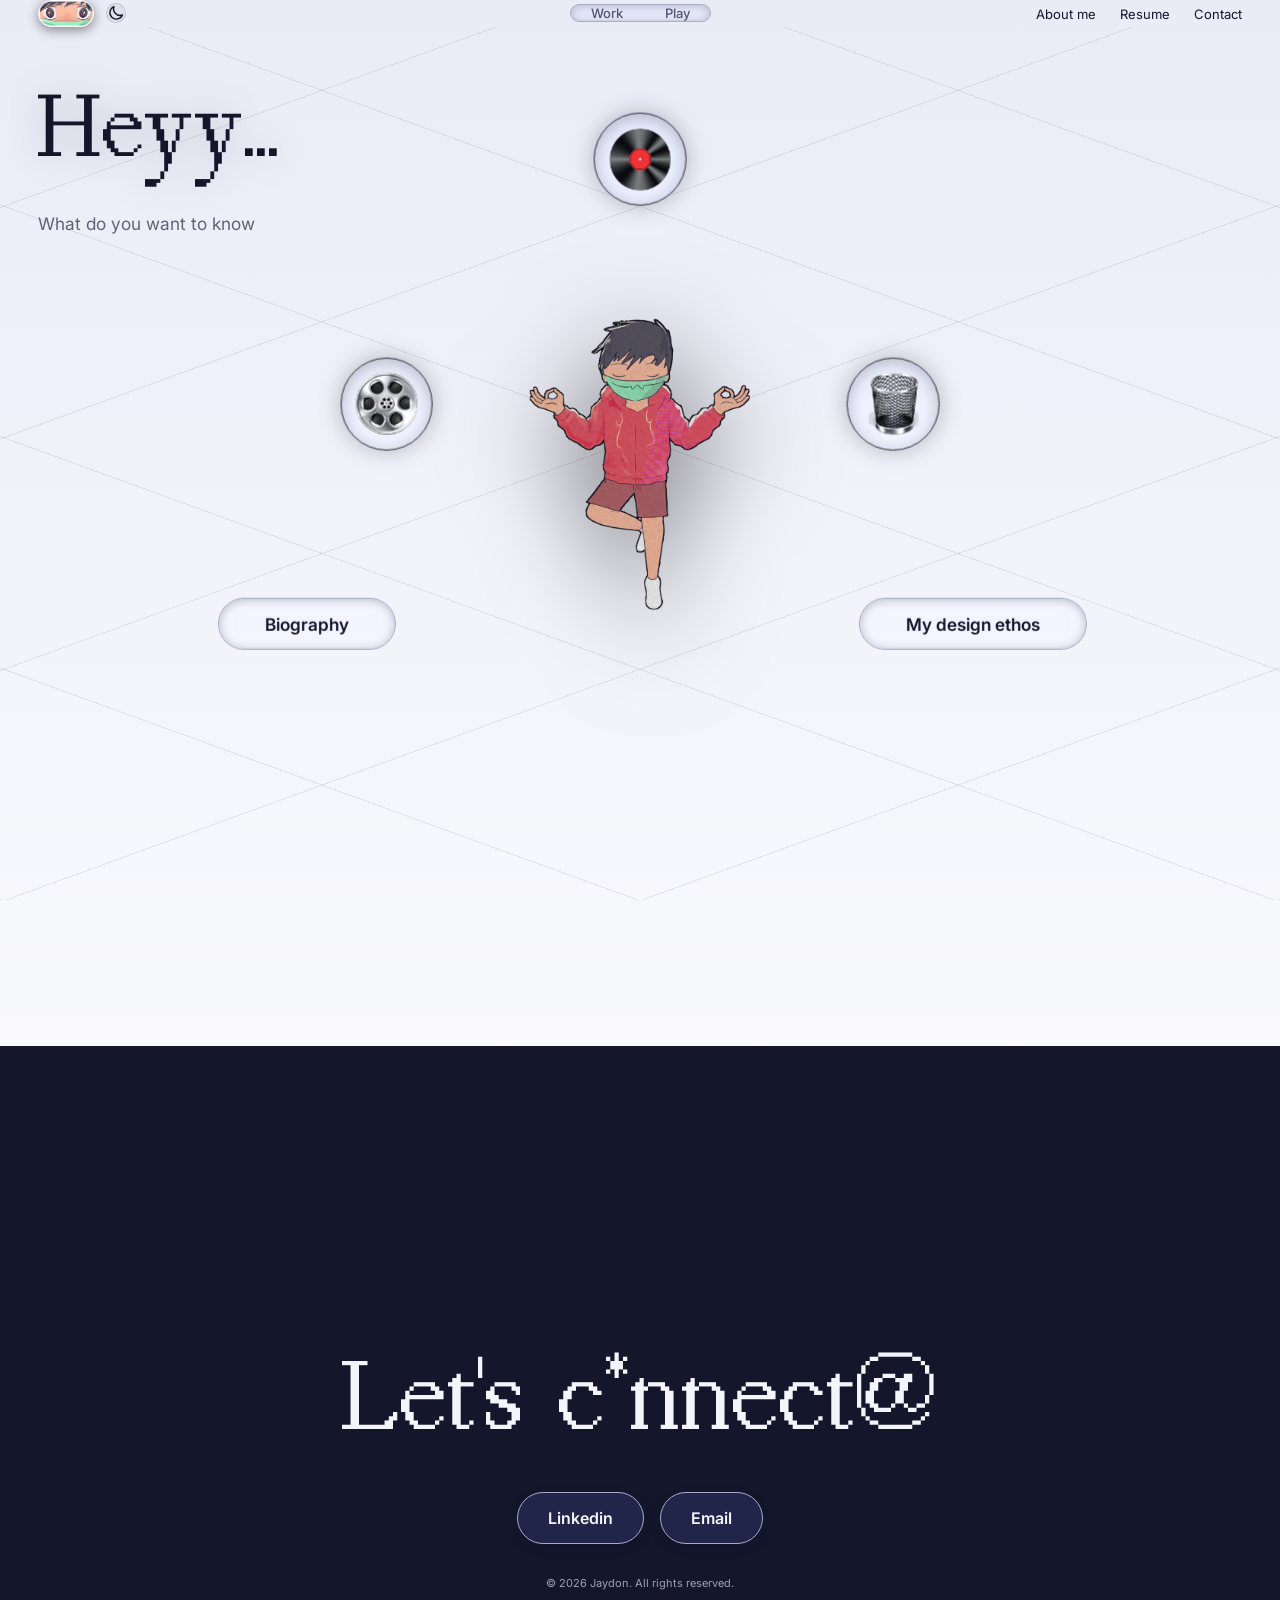
==== commit 67402746: "Update resume, fix Safari/iPhone and MacBook trackpad issues Resume: new PDF at assets/resume.pdf, l" ====
--- a/about/index.html
+++ b/about/index.html
@@ -39,7 +39,7 @@
 <link rel="preconnect" href="https://fonts.googleapis.com" />
 <link rel="preconnect" href="https://fonts.gstatic.com" crossorigin />
 <link href="https://fonts.googleapis.com/css2?family=Inter:wght@400;500;600;700&display=swap" rel="stylesheet" />
-<link rel="stylesheet" href="../css/style.css?v=136" />
+<link rel="stylesheet" href="../css/style.css?v=140" />
 </head>
 <body>
 
@@ -76,7 +76,7 @@
 
     <ul class="nav__links" id="navLinks">
       <li><a href="./">About me</a></li>
-      <li><a href="../assets/resume.pdf?v=2" target="_blank" rel="noopener">Resume</a></li>
+      <li><a href="../assets/resume.pdf?v=3" target="_blank" rel="noopener">Resume</a></li>
       <li><a href="mailto:wang.jaydon1@gmail.com">Contact</a></li>
     </ul>
 
@@ -285,7 +285,7 @@
   </div>
 </footer>
 
-<script src="../js/main.js?v=75"></script>
+<script src="../js/main.js?v=76"></script>
 <script src="../js/scramble-text.js?v=59"></script>
 </body>
 </html>
--- a/css/style.css
+++ b/css/style.css
@@ -593,6 +593,11 @@
 html {
   scrollbar-width: none;
   -ms-overflow-style: none;
+  /* body's overflow-x: hidden alone isn't always honoured by iOS
+     Safari, which can still let the whole page pan sideways when
+     something pokes past the edge. clip (unlike hidden) doesn't make
+     html a scroll container, so position: sticky keeps working. */
+  overflow-x: clip;
 }
 
 ::-webkit-scrollbar {
@@ -4540,6 +4545,18 @@
   --cs-hero-card-w: min(clamp(12rem, 30vw, 42rem), 90vh);
 }
 
+/* Phones: the 12rem floor above made the Switch ~192px wide on a
+   ~390px screen, so it covered the tag pills and hung 3-8px past the
+   right edge. Here the meta band is a single stacked column whose text
+   only fills its left half, so the card drops down into that empty
+   right side (top: 59% lands it beside Role) at a plain 30vw. */
+@media (max-width: 560px) {
+  .cs-hero__card--eshop {
+    --cs-hero-card-w: 30vw;
+    top: 59%;
+  }
+}
+
 /* The turntable. Its own element rather than the <img>, because a
    full 360 has to show something on the way round: half of every
    revolution has the card's BACK toward the viewer, and an image on
@@ -5208,6 +5225,24 @@
   display: block;
 }
 
+/* A square tile that does not want the full width of its container.
+   Ground FX's logo sting is a 1280x720 file with the mark centred in it,
+   so as a full-width .cs-wide-media it rendered ~2450px across and
+   1378px tall: a near-black slab with a small logo adrift in the middle.
+   .cs-square's object-fit: cover takes the middle 720px of the frame
+   instead, which is the whole mark and none of the dead air (measured:
+   the mark spans x 432-848, the crop keeps 280-1000), and the cap keeps
+   the result at a size that sits under the logo sheet rather than
+   dominating the section. */
+.cs-square--capped,
+.cs-caption--capped {
+  /* One value, two elements, so the caption can never end up a different
+     width from the tile it describes. No margin-inline: these sit in a
+     .cs-split__body, which is a flex column with align-items: flex-start,
+     so they line up with the copy above them on their own. */
+  max-width: 520px;
+}
+
 /* full-width media block for source images that don't crop well to
    .cs-square's fixed 1:1 (or --wide's fixed 1129:711) ratios — a wide
    document scan, a site-map diagram, a sketch sheet. No aspect-ratio is
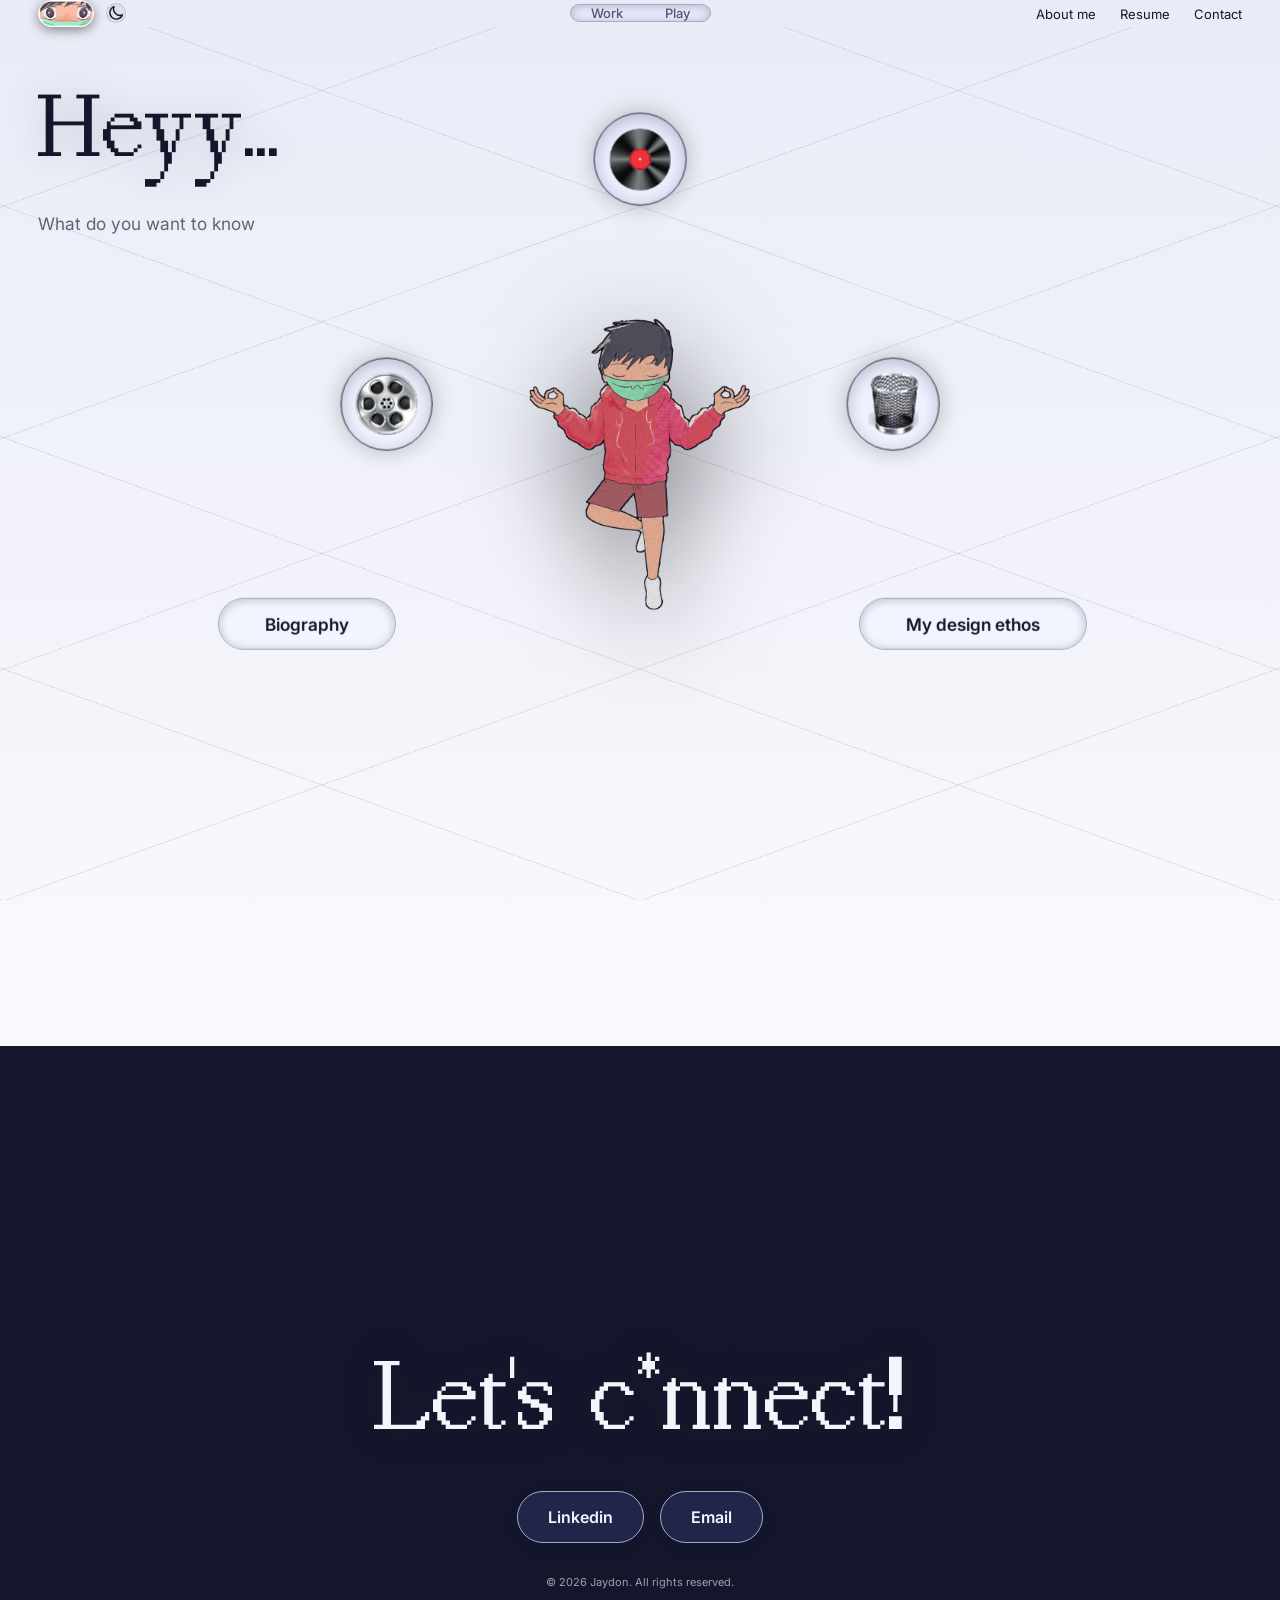
==== commit 78beb947: "Fix the case-study contents list no longer sticking The previous commit gave html overflow-x: clip. " ====
--- a/about/index.html
+++ b/about/index.html
@@ -39,7 +39,7 @@
 <link rel="preconnect" href="https://fonts.googleapis.com" />
 <link rel="preconnect" href="https://fonts.gstatic.com" crossorigin />
 <link href="https://fonts.googleapis.com/css2?family=Inter:wght@400;500;600;700&display=swap" rel="stylesheet" />
-<link rel="stylesheet" href="../css/style.css?v=140" />
+<link rel="stylesheet" href="../css/style.css?v=141" />
 </head>
 <body>
 
--- a/css/style.css
+++ b/css/style.css
@@ -593,10 +593,12 @@
 html {
   scrollbar-width: none;
   -ms-overflow-style: none;
-  /* body's overflow-x: hidden alone isn't always honoured by iOS
-     Safari, which can still let the whole page pan sideways when
-     something pokes past the edge. clip (unlike hidden) doesn't make
-     html a scroll container, so position: sticky keeps working. */
+  /* body's overflow-x alone isn't always honoured by iOS Safari, which
+     can still let the whole page pan sideways when something pokes past
+     the edge. clip (unlike hidden) doesn't make html a scroll container.
+     Note this stops body's own overflow being handed up to the viewport,
+     so body must use clip too (see body) — hidden there would turn body
+     into a scroll box and break every position: sticky (.cs-toc). */
   overflow-x: clip;
 }
 
@@ -619,7 +621,8 @@
   background: linear-gradient(180deg, var(--bg-top) 0px, var(--bg-bottom) 1396px);
   color: var(--text-primary);
   min-height: 100vh;
-  overflow-x: hidden;
+  /* clip, not hidden: see the html rule above */
+  overflow-x: clip;
 }
 
 img {
@@ -4359,7 +4362,7 @@
   /* NOT overflow:hidden — the grid below breaks out to full viewport
      width via a negative-margin technique; overflow:hidden here would
      clip that breakout back down to the padded content width. Page-
-     level horizontal scroll is still guarded by body{overflow-x:hidden}. */
+     level horizontal scroll is still guarded by html/body{overflow-x:clip}. */
 }
 
 /* every case-study section sits flush against its neighbour by default
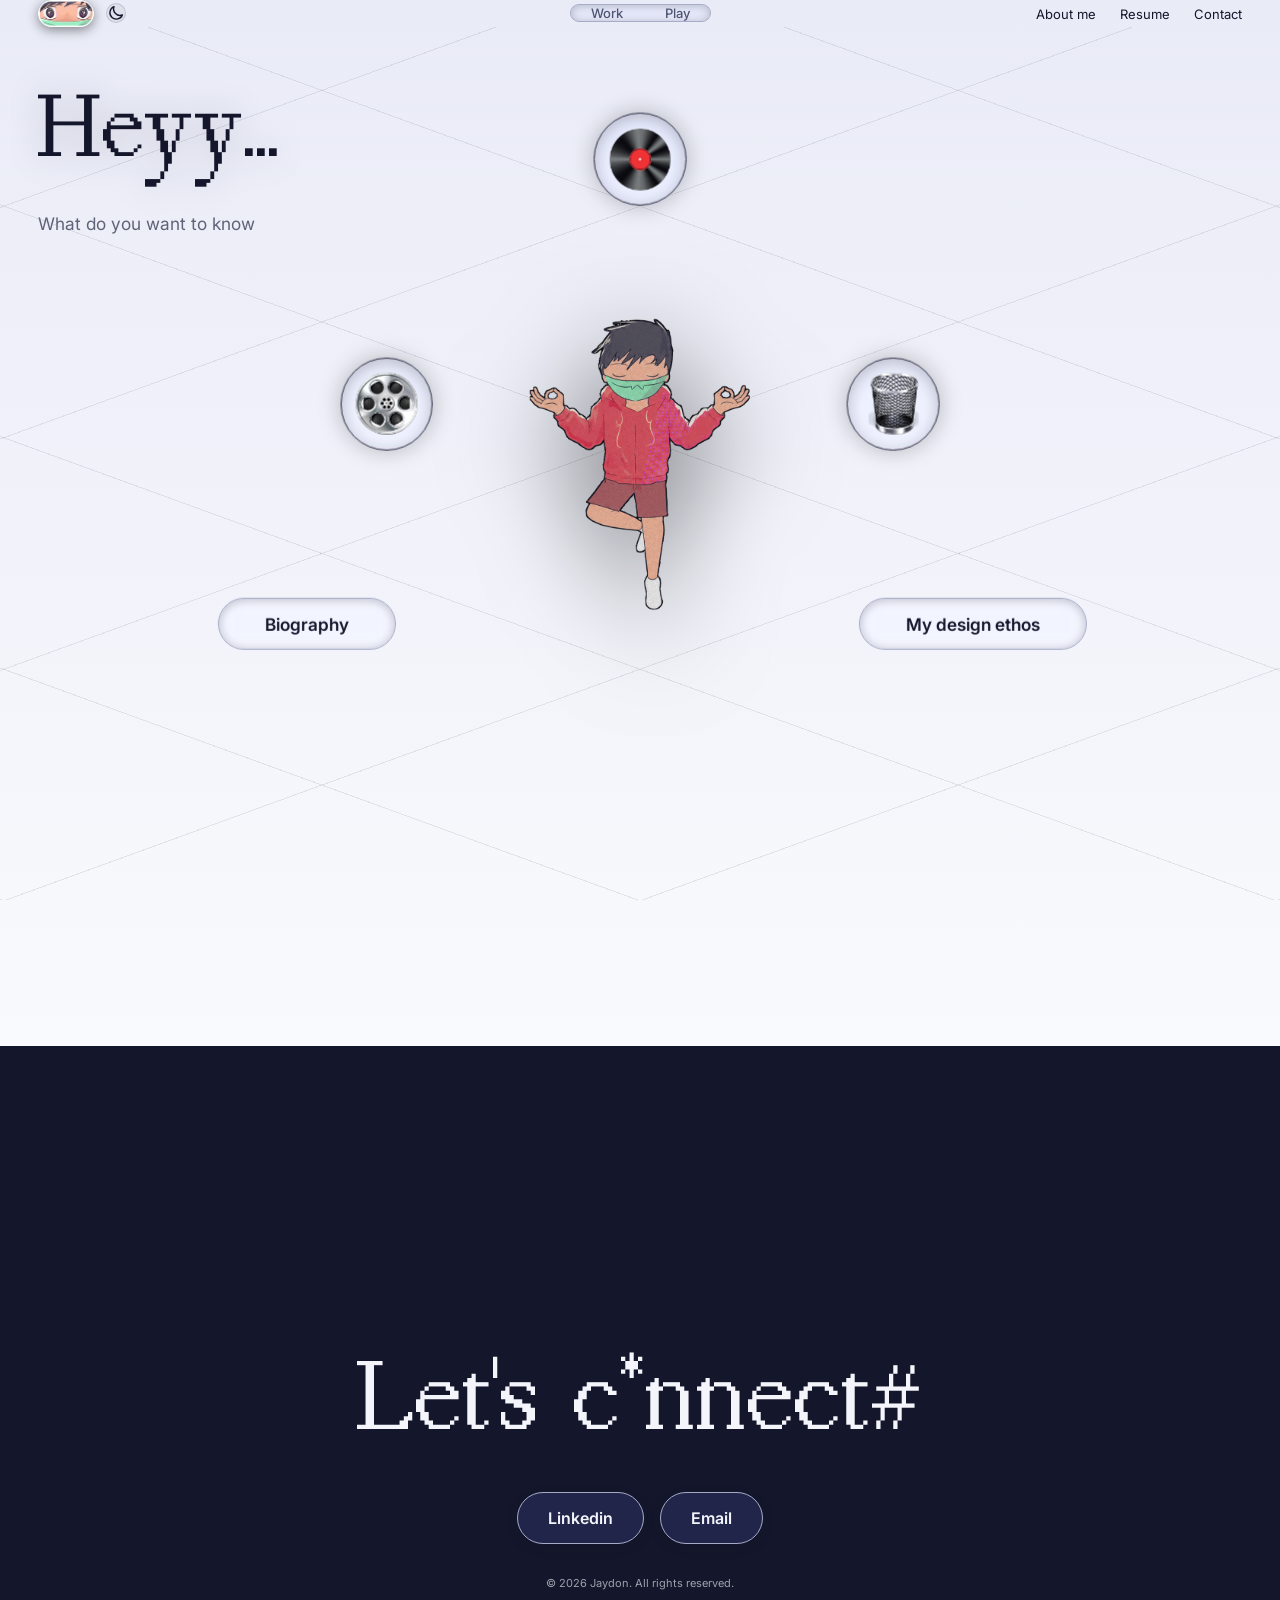
==== commit a1359a9e: "Stop the homepage hero stretching on tall windows --hero-fit tops out at 1, so past the reference di" ====
--- a/about/index.html
+++ b/about/index.html
@@ -285,7 +285,7 @@
   </div>
 </footer>
 
-<script src="../js/main.js?v=76"></script>
+<script src="../js/main.js?v=77"></script>
 <script src="../js/scramble-text.js?v=59"></script>
 </body>
 </html>
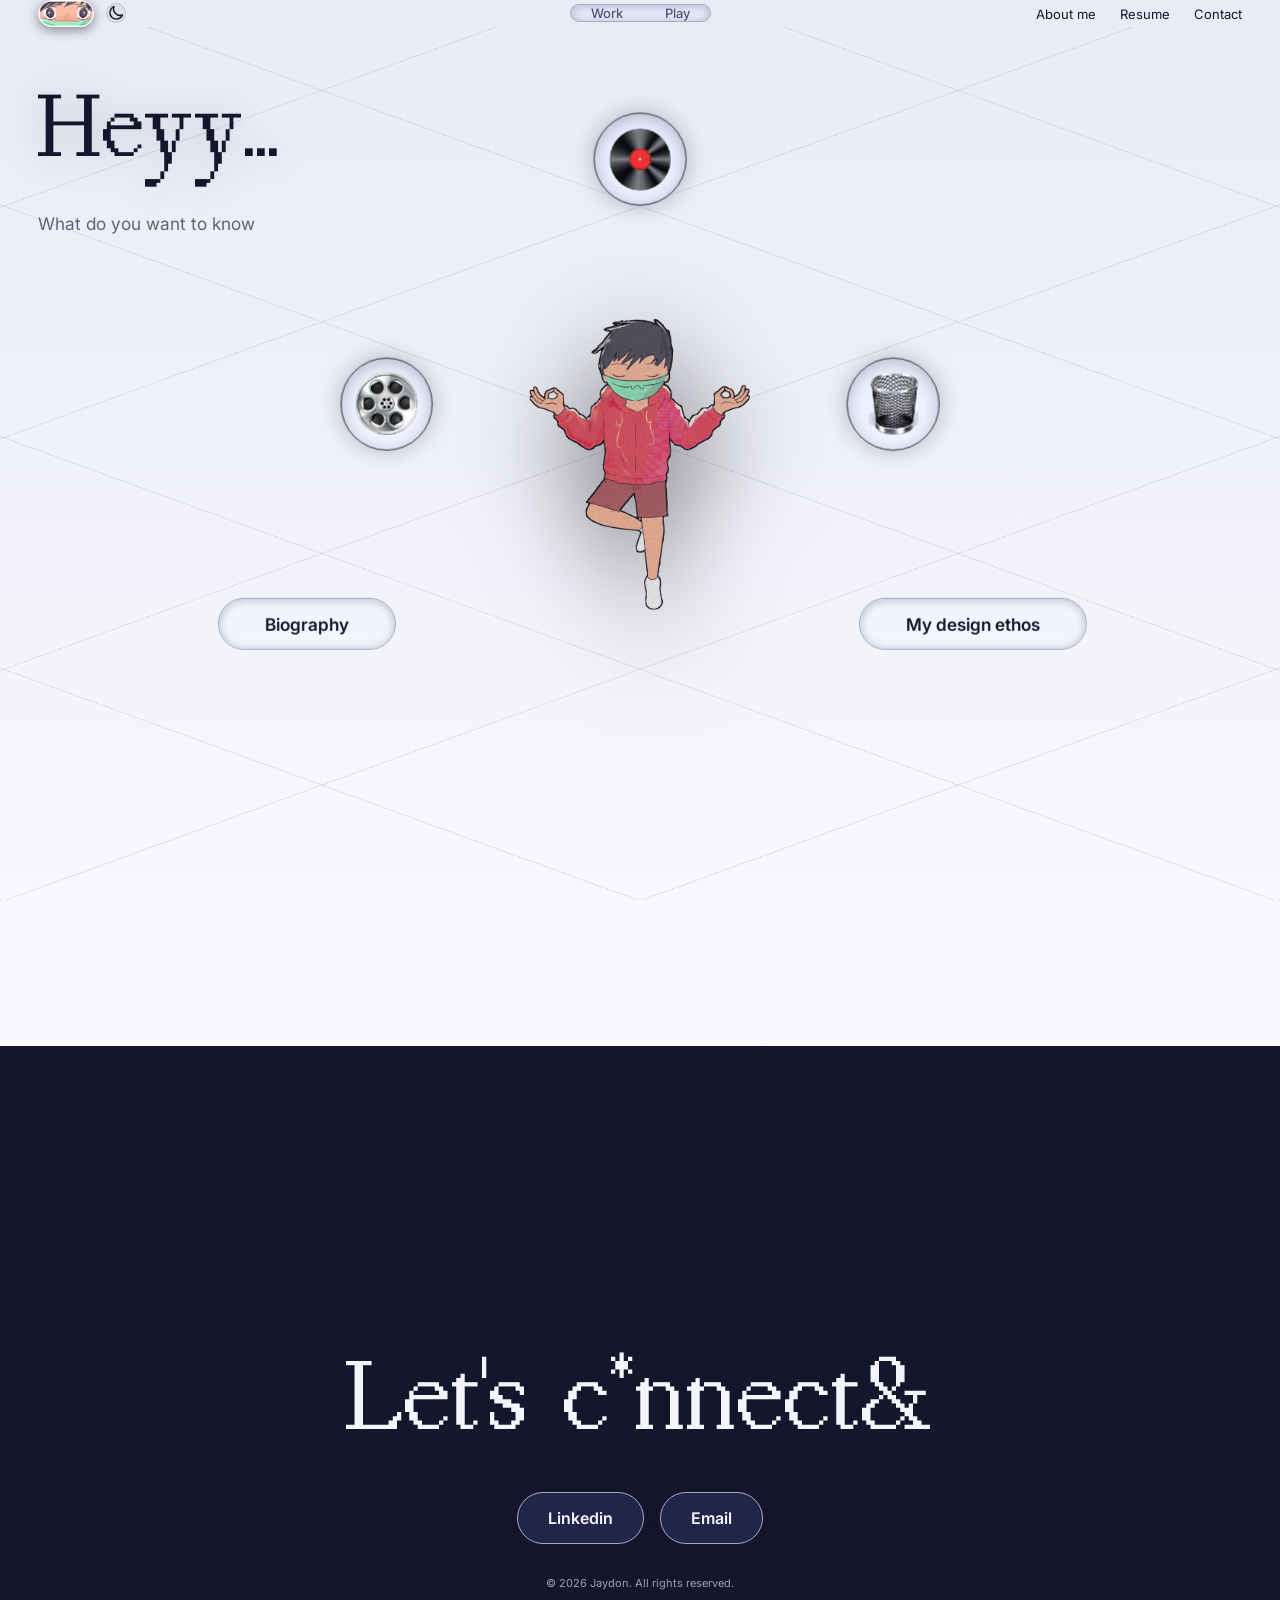
==== commit 281470cf: "Scale the Motion design grid with width, not window height Ground FX recap was sized by a 78vh heigh" ====
--- a/about/index.html
+++ b/about/index.html
@@ -39,7 +39,7 @@
 <link rel="preconnect" href="https://fonts.googleapis.com" />
 <link rel="preconnect" href="https://fonts.gstatic.com" crossorigin />
 <link href="https://fonts.googleapis.com/css2?family=Inter:wght@400;500;600;700&display=swap" rel="stylesheet" />
-<link rel="stylesheet" href="../css/style.css?v=141" />
+<link rel="stylesheet" href="../css/style.css?v=142" />
 </head>
 <body>
 
--- a/css/style.css
+++ b/css/style.css
@@ -3237,19 +3237,17 @@
    horizontal videos, then Ground FX last) is still what makes the
    mobile fallback below work with zero extra rules.
 
-   Middle column is auto-sized (was a fixed 1.5fr, then briefly wider
-   still) rather than a wider fr share — Ground FX recap is capped by
-   HEIGHT (see .cs-square--fit-viewport's max-height), not by its
-   column's width, so a wider fr track didn't actually make the video
-   any bigger; it just left dead space between the video's real
-   (narrower) rendered width and the column's track width, which then
-   stacked with the grid's own gap to read as one oversized gap between
-   Ground FX and the right column. auto sizes the middle track to
-   exactly the video's own rendered width instead, so there's no leftover
-   space left to create that gap — Ground FX renders at whatever height
-   the max-height cap gives it, unrelated to any of this. */
+   Middle column is a fixed 0.9fr share and Ground FX recap fills it
+   (see .cs-square--fit-viewport), so the whole grid scales with WIDTH
+   alone. It used to be an auto track sized by a 78vh height cap, which
+   tied the middle video to the window's height while the side tiles
+   followed its width: on a tall window the recap grew taller than the
+   two stacked tiles beside it and pushed rows 1 and 2 apart (a 230px+
+   hole between them at ~1280x1270). 0.9 is measured, not picked: it
+   makes the recap + caption end level with the side stacks (within
+   ~0-45px) from 1100px to 2560px wide, without ever outgrowing them. */
 .dm-media-grid--motion {
-  grid-template-columns: 1fr auto 1fr;
+  grid-template-columns: 1fr 0.9fr 1fr;
 }
 
 .dm-media-grid--motion .dm-media-item:nth-child(1) {
@@ -3302,6 +3300,9 @@
   grid-column: 2;
   grid-row: 1 / span 2;
   align-self: start;
+  /* lets .cs-square--fit-viewport size itself off this column's width
+     (100cqw) — see that rule */
+  container-type: inline-size;
 }
 
 /* below this, 3 columns of video tiles — one a tall portrait clip —
@@ -3373,11 +3374,13 @@
 .cs-square.cs-square--fit-viewport {
   width: auto;
   max-width: 100%;
-  /* was 65vh — bumped up so Ground FX recap (the only tile using this
-     class) renders bigger, per its own explicit "make it larger"
-     request; still capped rather than unbounded so it can't grow taller
-     than the viewport itself on a short window */
-  max-height: 78vh;
+  /* Fill the column (100cqw, the item is a size container — see
+     .dm-media-grid--motion's nth-child(5)) converted to a height through
+     the 711:1206 ratio, so it scales with the grid's width like every
+     other tile. 78vh stays as the ceiling so it still can't outgrow a
+     short window; only then does it narrow below its column. Height,
+     not width, is what's set: aspect-ratio then derives the width. */
+  height: min(78vh, calc(100cqw * 1206 / 711));
   /* was margin-inline: auto, which centered this tile's video (it's
      narrower than its column — the only tile here that's ever narrower
      than 100%, since the max-height cap above wins over width) while
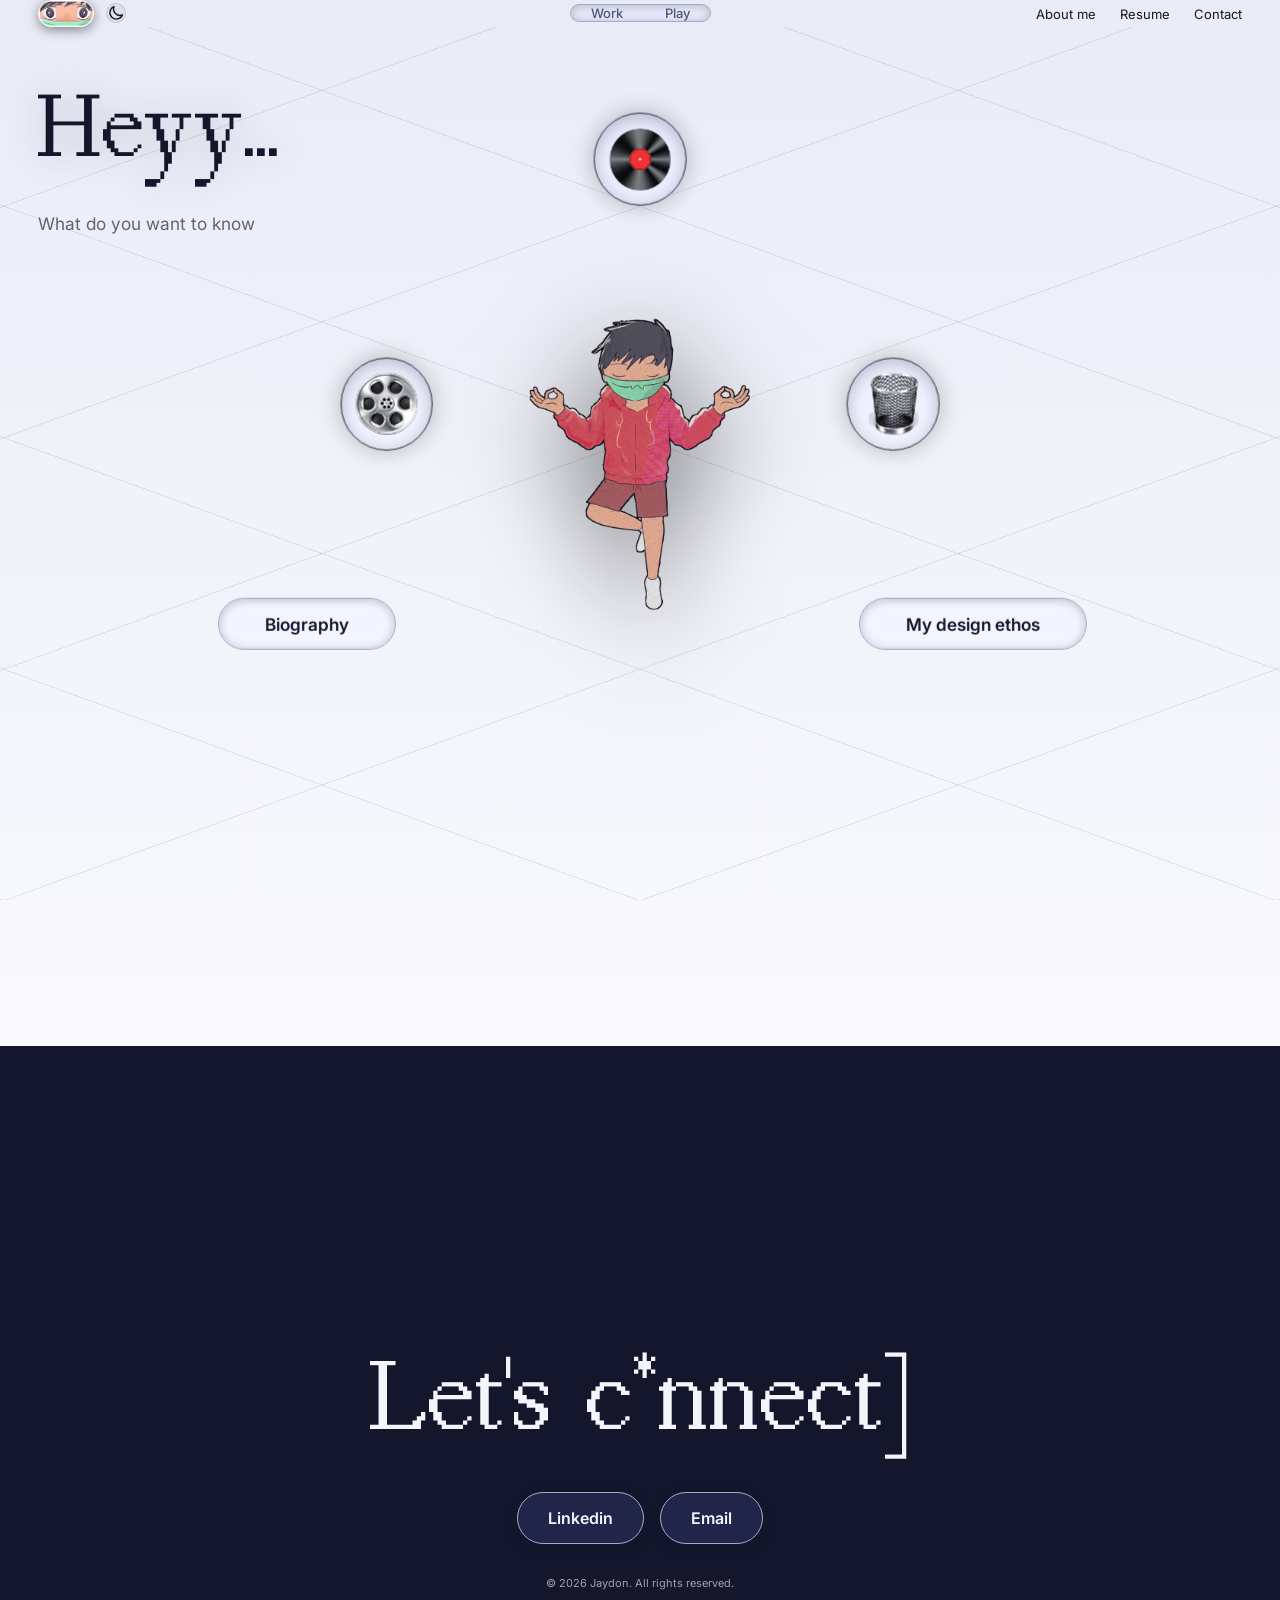
==== commit e50640e7: "Open the resume as an overlay, drop the Event coordination filter The nav's Resume link now opens th" ====
--- a/about/index.html
+++ b/about/index.html
@@ -39,7 +39,7 @@
 <link rel="preconnect" href="https://fonts.googleapis.com" />
 <link rel="preconnect" href="https://fonts.gstatic.com" crossorigin />
 <link href="https://fonts.googleapis.com/css2?family=Inter:wght@400;500;600;700&display=swap" rel="stylesheet" />
-<link rel="stylesheet" href="../css/style.css?v=142" />
+<link rel="stylesheet" href="../css/style.css?v=143" />
 </head>
 <body>
 
@@ -285,7 +285,7 @@
   </div>
 </footer>
 
-<script src="../js/main.js?v=77"></script>
+<script src="../js/main.js?v=78"></script>
 <script src="../js/scramble-text.js?v=59"></script>
 </body>
 </html>
--- a/css/style.css
+++ b/css/style.css
@@ -3194,7 +3194,8 @@
 
 .dm-media-grid {
   display: grid;
-  gap: clamp(1rem, calc(0.818rem + 0.777vw), 1.75rem);
+  --dm-media-gap: clamp(1rem, calc(0.818rem + 0.777vw), 1.75rem);
+  gap: var(--dm-media-gap);
   margin-top: clamp(1.5rem, 3vw, 2.25rem);
 }
 
@@ -3245,9 +3246,24 @@
    two stacked tiles beside it and pushed rows 1 and 2 apart (a 230px+
    hole between them at ~1280x1270). 0.9 is measured, not picked: it
    makes the recap + caption end level with the side stacks (within
-   ~0-45px) from 1100px to 2560px wide, without ever outgrowing them. */
+   ~0-45px) from 1100px to 2560px wide, without ever outgrowing them.
+
+   The middle track is that same 0.9fr share written as a percentage
+   ((100% - 2 gaps) * 0.9 / 2.9), capped at the width the recap's 78vh
+   height ceiling works out to. On a short, wide window the recap hits
+   78vh and comes out narrower than a 0.9fr column, which used to leave
+   an empty strip on its right, so it sat visibly off-center between
+   the side stacks. Shrinking the track to the video's own width instead
+   hands that leftover space to the two 1fr side columns, so the gaps
+   on both sides stay equal and the side videos grow to fill it. */
 .dm-media-grid--motion {
-  grid-template-columns: 1fr 0.9fr 1fr;
+  grid-template-columns:
+    1fr
+    min(
+      calc(78vh * 711 / 1206),
+      calc((100% - 2 * var(--dm-media-gap)) * 9 / 29)
+    )
+    1fr;
 }
 
 .dm-media-grid--motion .dm-media-item:nth-child(1) {
@@ -7099,3 +7115,122 @@
     grid-column: span 4;
   }
 }
+
+/* ---------- resume overlay ----------
+   Opened from the nav's Resume link on every page (js/main.js). The
+   dialog is the dimmed, blurred layer itself rather than ::backdrop,
+   because ::backdrop only inherits custom properties in recent browsers
+   and this needs the theme's --bg-bottom.
+
+   The sheet takes a project card's interactions: the same rotateY(-15deg)
+   -> 0 flip-in over 1.1s ease-in-out paired with an opacity fade, the
+   same +-10deg pointer tilt with a 0.25s ease-out, and the same shadow
+   lift on hover. Perspective is roughly double the cards' 900px because
+   the sheet is roughly double their size; at 900px the same angles throw
+   its far edge out much harder than they do on a thumbnail. */
+.resume-overlay {
+  position: fixed;
+  inset: 0;
+  width: 100%;
+  height: 100%;
+  max-width: none;
+  max-height: none;
+  margin: 0;
+  padding: 0 16px 32px;
+  border: 0;
+  color: var(--text-primary);
+  background: color-mix(in srgb, var(--bg-bottom) 72%, transparent);
+  backdrop-filter: blur(12px);
+  -webkit-backdrop-filter: blur(12px);
+  overflow-y: auto;
+  overscroll-behavior: contain;
+  opacity: 0;
+  transition: opacity 0.25s ease;
+}
+
+.resume-overlay::backdrop {
+  background: transparent;
+}
+
+.resume-overlay.is-open {
+  opacity: 1;
+}
+
+/* the page underneath stays put; the reserved gutter stops it shifting
+   sideways when its scrollbar goes away */
+html.is-resume-open {
+  overflow: hidden;
+  scrollbar-gutter: stable;
+}
+
+.resume-overlay__bar {
+  position: sticky;
+  top: 0;
+  z-index: 1;
+  display: flex;
+  justify-content: flex-end;
+  gap: 12px;
+  padding: 16px 0;
+}
+
+.resume-overlay__btn {
+  padding: 0.625rem 1.25rem;
+  text-decoration: none;
+}
+
+.resume-overlay__stage {
+  display: flex;
+  justify-content: center;
+  perspective: 1800px;
+}
+
+/* sized to fit the window's height on a desktop (A4 is 595 x 842), and
+   the gutter's width on a phone, where the overlay scrolls instead */
+.resume-overlay__sheet {
+  width: min(100%, calc((100dvh - 120px) * 595 / 842), 860px);
+  aspect-ratio: 595 / 842;
+  overflow: hidden;
+  border-radius: 16px;
+  /* paper while the image is still on its way */
+  background: #ffffff;
+  box-shadow: 0 14px 34px rgba(0, 0, 0, 0.4);
+  opacity: 0;
+  transition: transform 0.25s ease-out, box-shadow 0.3s ease, opacity 0.7s ease;
+  will-change: transform;
+  backface-visibility: hidden;
+  -webkit-backface-visibility: hidden;
+}
+
+.resume-overlay__sheet.is-shown {
+  opacity: 1;
+}
+
+.resume-overlay__sheet:hover {
+  box-shadow: 0 22px 48px rgba(0, 0, 0, 0.55);
+}
+
+.resume-overlay__sheet.is-flipping-in,
+.resume-overlay__sheet.is-flipped-in {
+  transition: transform 1.1s ease-in-out, box-shadow 0.3s ease, opacity 0.7s ease;
+}
+
+.resume-overlay__sheet.is-flipping-in {
+  transform: rotateY(-15deg);
+}
+
+.resume-overlay__sheet.is-flipped-in {
+  transform: rotateY(0deg);
+}
+
+.resume-overlay__sheet img {
+  display: block;
+  width: 100%;
+  height: 100%;
+}
+
+@media (prefers-reduced-motion: reduce) {
+  .resume-overlay,
+  .resume-overlay__sheet {
+    transition: none;
+  }
+}
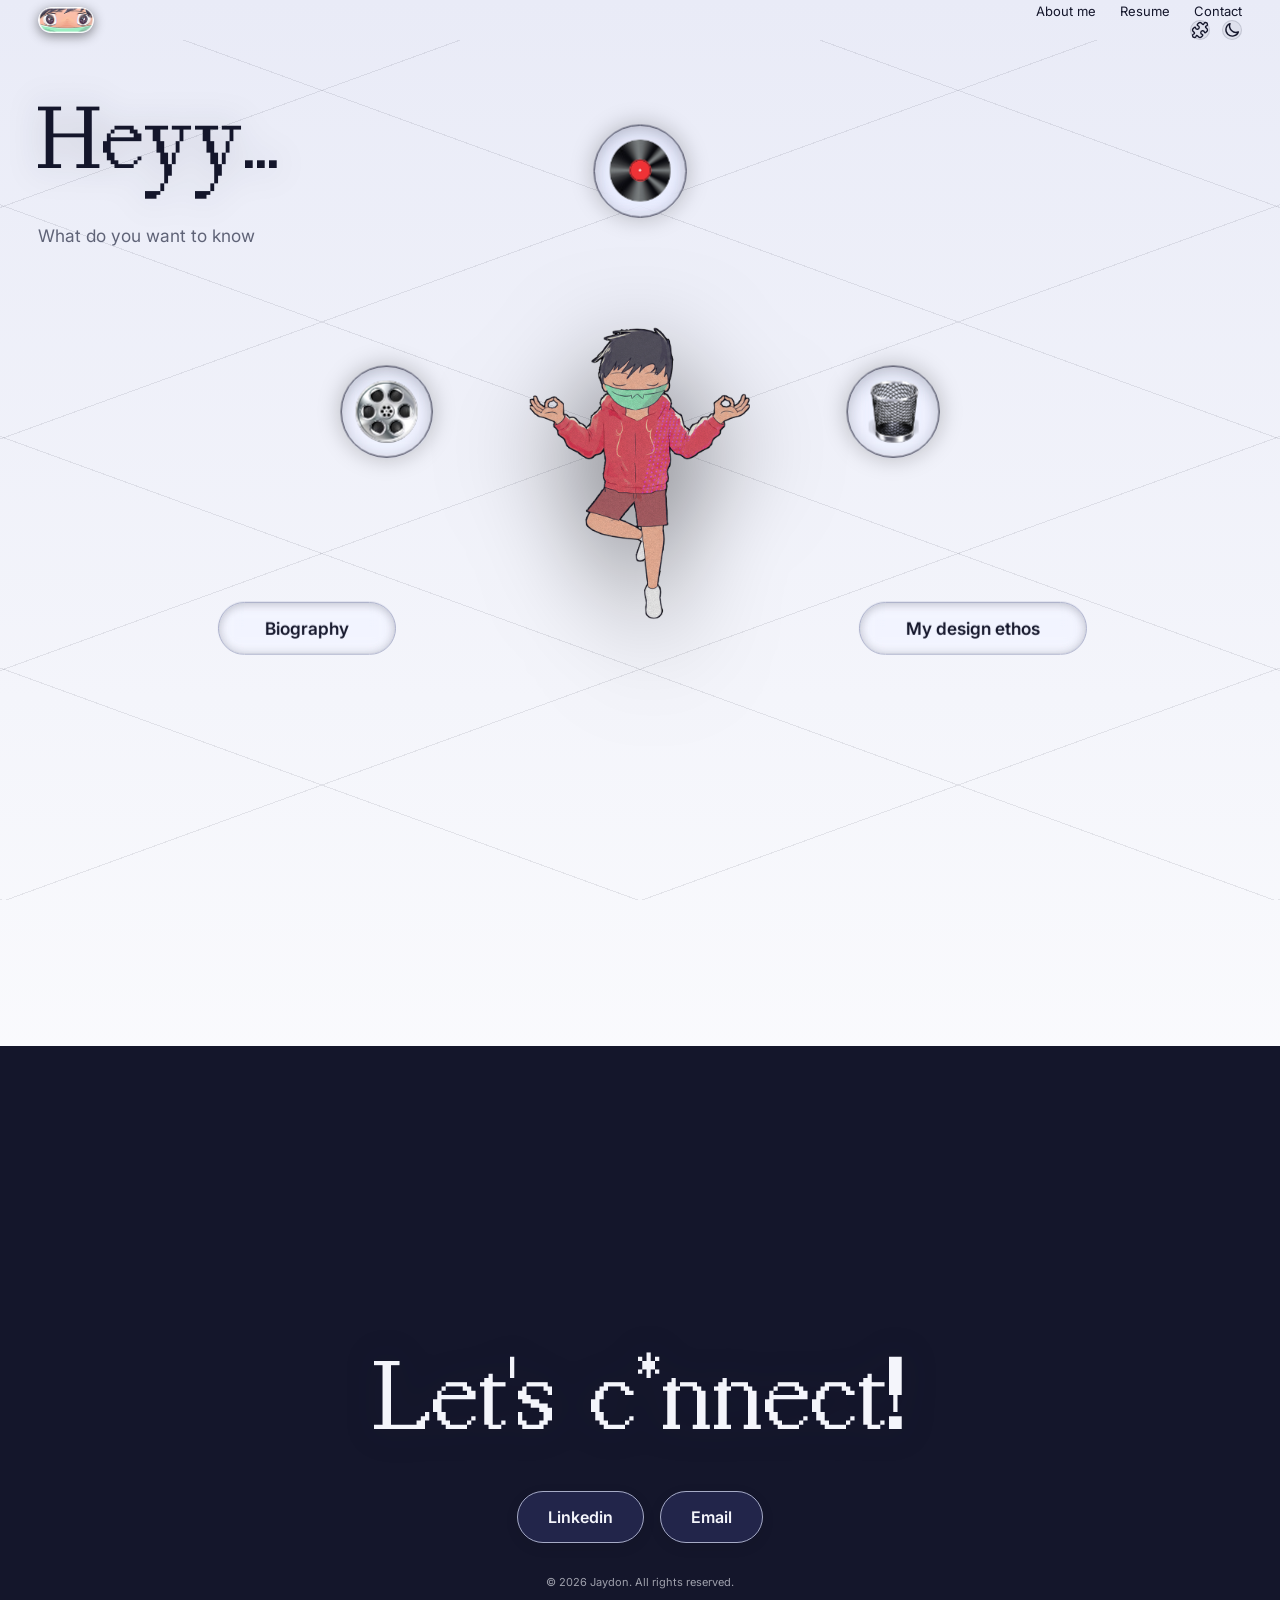
==== commit 62d0d564: "Add the Socratica Toolbox case study, move Play into the nav Co-Authored-By: Claude Opus 5.5 <norepl" ====
--- a/about/index.html
+++ b/about/index.html
@@ -39,46 +39,42 @@
 <link rel="preconnect" href="https://fonts.googleapis.com" />
 <link rel="preconnect" href="https://fonts.gstatic.com" crossorigin />
 <link href="https://fonts.googleapis.com/css2?family=Inter:wght@400;500;600;700&display=swap" rel="stylesheet" />
-<link rel="stylesheet" href="../css/style.css?v=143" />
+<link rel="stylesheet" href="../css/style.css?v=144" />
 </head>
 <body>
 
 <div class="nav-wrap">
   <header class="nav container container--wide">
-    <!-- logo + theme switch share the grid's first column so the bar
-         stays a single row; see .nav__brand in style.css -->
     <div class="nav__brand">
       <a class="nav__logo" href="../" aria-label="Jaydon — home">
         <span class="nav__logo-badge"><img src="../assets/images/nav-avatar.png" alt="" /></span>
       </a>
-      <!-- light/dark switch. The CSS for this (.nav__theme-toggle and the
-           sun/moon icon swap) already existed but no page ever rendered the
-           button, so the theme could only be reached by hand-editing
-           localStorage. -->
-      <button class="nav__theme-toggle" id="themeToggle" aria-label="Switch colour theme" aria-pressed="true">
-        <svg class="nav__theme-icon nav__theme-icon--sun" width="18" height="18" viewBox="0 0 24 24" fill="none" stroke="currentColor" stroke-width="1.8" stroke-linecap="round" aria-hidden="true">
-          <circle cx="12" cy="12" r="4.2"/>
-          <path d="M12 2.4v2.3M12 19.3v2.3M4.2 4.2l1.6 1.6M18.2 18.2l1.6 1.6M2.4 12h2.3M19.3 12h2.3M4.2 19.8l1.6-1.6M18.2 5.8l1.6-1.6"/>
-        </svg>
-        <svg class="nav__theme-icon nav__theme-icon--moon" width="18" height="18" viewBox="0 0 24 24" fill="none" stroke="currentColor" stroke-width="1.8" stroke-linecap="round" stroke-linejoin="round" aria-hidden="true">
-          <path d="M20.5 14.6A8.6 8.6 0 0 1 9.4 3.5a8.6 8.6 0 1 0 11.1 11.1Z"/>
-        </svg>
-      </button>
-    </div>
-
-    <!-- no .is-active / aria-current on either option: About me belongs to
-         neither side of the Work/Play switch, so the pill stays unlit here
-         (see .nav__switch-opt.is-active in style.css for the lit state) -->
-    <div class="nav__switch">
-      <a class="nav__switch-opt" href="../">Work</a>
-      <a class="nav__switch-opt" href="../digital-media/">Play</a>
-    </div>
-
-    <ul class="nav__links" id="navLinks">
-      <li><a href="./">About me</a></li>
-      <li><a href="../assets/resume.pdf?v=3" target="_blank" rel="noopener">Resume</a></li>
-      <li><a href="mailto:wang.jaydon1@gmail.com">Contact</a></li>
-    </ul>
+    </div>
+
+    <!-- links on top, Play + theme switch on a second row under them -->
+    <div class="nav__right">
+      <ul class="nav__links" id="navLinks">
+        <li><a href="./">About me</a></li>
+        <li><a href="../assets/resume.pdf?v=3" target="_blank" rel="noopener">Resume</a></li>
+        <li><a href="mailto:wang.jaydon1@gmail.com">Contact</a></li>
+      </ul>
+      <div class="nav__tools">
+        <a class="nav__play" href="../digital-media/" aria-label="Play — digital media">
+          <svg width="18" height="18" viewBox="0 0 24 24" fill="none" stroke="currentColor" stroke-width="1.8" stroke-linecap="round" stroke-linejoin="round" aria-hidden="true">
+            <path d="M15.39 4.39a1 1 0 0 0 1.68-.474 2.5 2.5 0 1 1 3.014 3.015 1 1 0 0 0-.474 1.68l1.683 1.682a2.414 2.414 0 0 1 0 3.414L19.61 15.39a1 1 0 0 1-1.68-.474 2.5 2.5 0 1 0-3.014 3.015 1 1 0 0 1 .474 1.68l-1.683 1.682a2.414 2.414 0 0 1-3.414 0L8.61 19.61a1 1 0 0 0-1.68.474 2.5 2.5 0 1 1-3.014-3.015 1 1 0 0 0 .474-1.68l-1.683-1.682a2.414 2.414 0 0 1 0-3.414L4.39 8.61a1 1 0 0 1 1.68.474 2.5 2.5 0 1 0 3.014-3.015 1 1 0 0 1-.474-1.68l1.683-1.682a2.414 2.414 0 0 1 3.414 0z"/>
+          </svg>
+        </a>
+        <button class="nav__theme-toggle" id="themeToggle" aria-label="Switch colour theme" aria-pressed="true">
+          <svg class="nav__theme-icon nav__theme-icon--sun" width="18" height="18" viewBox="0 0 24 24" fill="none" stroke="currentColor" stroke-width="1.8" stroke-linecap="round" aria-hidden="true">
+            <circle cx="12" cy="12" r="4.2"/>
+            <path d="M12 2.4v2.3M12 19.3v2.3M4.2 4.2l1.6 1.6M18.2 18.2l1.6 1.6M2.4 12h2.3M19.3 12h2.3M4.2 19.8l1.6-1.6M18.2 5.8l1.6-1.6"/>
+          </svg>
+          <svg class="nav__theme-icon nav__theme-icon--moon" width="18" height="18" viewBox="0 0 24 24" fill="none" stroke="currentColor" stroke-width="1.8" stroke-linecap="round" stroke-linejoin="round" aria-hidden="true">
+            <path d="M20.5 14.6A8.6 8.6 0 0 1 9.4 3.5a8.6 8.6 0 1 0 11.1 11.1Z"/>
+          </svg>
+        </button>
+      </div>
+    </div>
 
 
     <button class="nav__toggle" id="navToggle" aria-label="Toggle menu" aria-expanded="false">
--- a/css/style.css
+++ b/css/style.css
@@ -746,13 +746,15 @@
 }
 
 .nav {
-  /* three independent groups (logo / Work·Play switch / links), not one
-     floating pill — a grid keeps the switch mathematically centered
-     (equal 1fr side columns) no matter how wide the logo or the link
-     list ends up being, which justify-content:space-between can't
-     guarantee once the two sides are different widths */
+  /* logo in a 1fr first column, then .nav__right (links over the Play +
+     theme buttons) and, on mobile, the hamburger each auto-placed into
+     their own auto column on the right. The Work/Play switch that used to
+     sit centered between them is gone. The display: none hamburger on
+     desktop never gets a track, so no stray gap is left behind for it. */
   display: grid;
-  grid-template-columns: 1fr auto 1fr;
+  grid-template-columns: 1fr;
+  grid-auto-flow: column;
+  grid-auto-columns: auto;
   align-items: center;
   gap: clamp(14px, calc(11.087px + 0.777vw), 26px);
   /* height arm as on .nav-wrap above — gap is horizontal so it's left
@@ -796,11 +798,7 @@
   pointer-events: none;
 }
 
-/* The grid's first column, holding the logo and the theme switch side by
-   side. Without this wrapper the switch had no grid-column of its own, so
-   auto-placement dropped it into row 2 — the bar became two rows tall,
-   which is what pushed --nav-h (and with it main's padding-top and every
-   hero below) down the page. One row again. */
+/* The grid's first column, holding the logo. */
 .nav__brand {
   grid-column: 1;
   justify-self: start;
@@ -933,8 +931,22 @@
      old, larger type */
   gap: clamp(14px, calc(8.140px + 1.563vw), 24px);
   flex-wrap: nowrap;
-  grid-column: 3;
   justify-self: end;
+}
+
+/* right-hand group: the text links on top, the Play + theme buttons on a
+   row beneath them, both flush right */
+.nav__right {
+  display: flex;
+  flex-direction: column;
+  align-items: flex-end;
+  gap: max(10px, calc(16px * var(--nav-fit)));
+}
+
+.nav__tools {
+  display: flex;
+  align-items: center;
+  gap: clamp(8px, calc(6.545px + 0.388vw), 14px);
 }
 
 .nav__links a {
@@ -956,9 +968,12 @@
   color: var(--text-secondary);
 }
 
-/* light/dark mode switch — always visible (unlike .nav__toggle, which
-   only shows up once the mobile hamburger breakpoint kicks in) */
-.nav__theme-toggle {
+/* light/dark mode switch and the puzzle-piece Play button — always
+   visible (unlike .nav__toggle, which only shows up once the mobile
+   hamburger breakpoint kicks in). Play shares the toggle's round button
+   so the two read as a pair. */
+.nav__theme-toggle,
+.nav__play {
   display: flex;
   align-items: center;
   justify-content: center;
@@ -977,12 +992,21 @@
   transition: background 0.2s ease, transform 0.22s cubic-bezier(0.34, 1.56, 0.64, 1);
 }
 
-.nav__theme-toggle:hover {
+.nav__theme-toggle:hover,
+.nav__play:hover {
   background: rgba(var(--overlay-rgb), 0.1);
 }
 
-.nav__theme-toggle:active {
+.nav__theme-toggle:active,
+.nav__play:active {
   transform: scale(0.92);
+}
+
+/* lit on the Play page, the way the old Work/Play switch lit its active
+   side (see .filter-pill.is-active) */
+.nav__play[aria-current="page"] {
+  background: var(--sel-bg);
+  color: var(--sel-ink);
 }
 
 /* dark mode (default): sun shown, click to switch TO light.
@@ -1001,7 +1025,6 @@
 
 .nav__toggle {
   display: none;
-  grid-column: 3;
   justify-self: end;
   /* same bouncy back-out curve as .btn — see its own comment for why */
   transition: transform 0.22s cubic-bezier(0.34, 1.56, 0.64, 1);
@@ -1163,6 +1186,7 @@
    the nav bar, where lifting reads as drift rather than as a
    press-ready button. */
 .nav__theme-toggle:hover,
+.nav__play:hover,
 .nav__toggle:hover {
   transform: scale(1.14);
 }
@@ -2221,8 +2245,8 @@
   max-width: none;
 }
 
-/* ---------- case studies layout: narrow card list + right-hand
-   heading/filters column ---------- */
+/* ---------- case studies layout: left-hand heading/filters column +
+   card list on the right ---------- */
 
 .case-studies__layout {
   display: flex;
@@ -2238,8 +2262,8 @@
   margin-top: 40px;
 }
 
-/* heading + filters, right of the card list — sticks in view while the
-   (now taller, 3-card) list scrolls past on the left, and is forced to
+/* heading + filters, left of the card list — sticks in view while the
+   (now taller, 3-card) list scrolls past on the right, and is forced to
    exactly one viewport tall (top: 0 + height: 100vh) with its content
    flex-centered inside that box, so once pinned the heading/filters land
    near the vertical middle of the screen rather than hugging the top
@@ -4095,11 +4119,12 @@
 /* ---------- responsive ---------- */
 
 @media (max-width: 900px) {
-  /* stacks the side column (heading + filters) above the card list —
+  /* stacks the side column (heading + filters) above the card list (it
+     comes first in the markup, so plain column order does it) —
      .project-card and .project-card__media need no override here
      anymore, they're already full-width/column at every size now */
   .case-studies__layout {
-    flex-direction: column-reverse;
+    flex-direction: column;
     gap: 32px;
   }
 
@@ -4112,15 +4137,14 @@
   }
 
   /* sticky only makes sense in the side-by-side desktop layout — on
-     mobile .case-studies__layout stacks into one column (column-reverse
+     mobile .case-studies__layout stacks into one column (see
      above), so this sits in normal flow above the cards instead */
   .case-studies__side {
     width: 100%;
     position: static;
     /* the forced 100vh height and the sticky-delay margin (see
        .case-studies__side) only make sense ahead of the desktop sticky
-       behavior; mobile stacks this column above the cards via
-       column-reverse, so it just needs its own natural content height
+       behavior; mobile stacks this column above the cards, so it just needs its own natural content height
        and the layout's own 32px gap like everything else here */
     height: auto;
     padding-bottom: 0;
@@ -4567,6 +4591,12 @@
   --cs-hero-card-w: min(clamp(12rem, 30vw, 42rem), 90vh);
 }
 
+/* the Socratica laptop: square, pre-cut art, so it takes the ENVoices
+   card's size with no corner radius of its own */
+.cs-hero__card--socratica {
+  --cs-hero-card-w: min(clamp(9rem, 20vw, 27rem), 40vh);
+}
+
 /* Phones: the 12rem floor above made the Switch ~192px wide on a
    ~390px screen, so it covered the tag pills and hung 3-8px past the
    right edge. Here the meta band is a single stacked column whose text
@@ -6195,6 +6225,17 @@
   font-variant-numeric: tabular-nums;
 }
 
+/* the stat counterpart of __index (Socratica's "At a glance"): the same
+   slot, but the figure IS the card, so it takes display-size type */
+.cs-takeaway-card__stat {
+  display: block;
+  margin-bottom: clamp(1.25rem, calc(1.1286rem + 0.518vw), 1.75rem);
+  font-family: var(--font-display);
+  font-size: var(--text-h2);
+  line-height: 1;
+  font-variant-numeric: tabular-nums;
+}
+
 .cs-takeaway-card__text {
   display: flex;
   flex-direction: column;
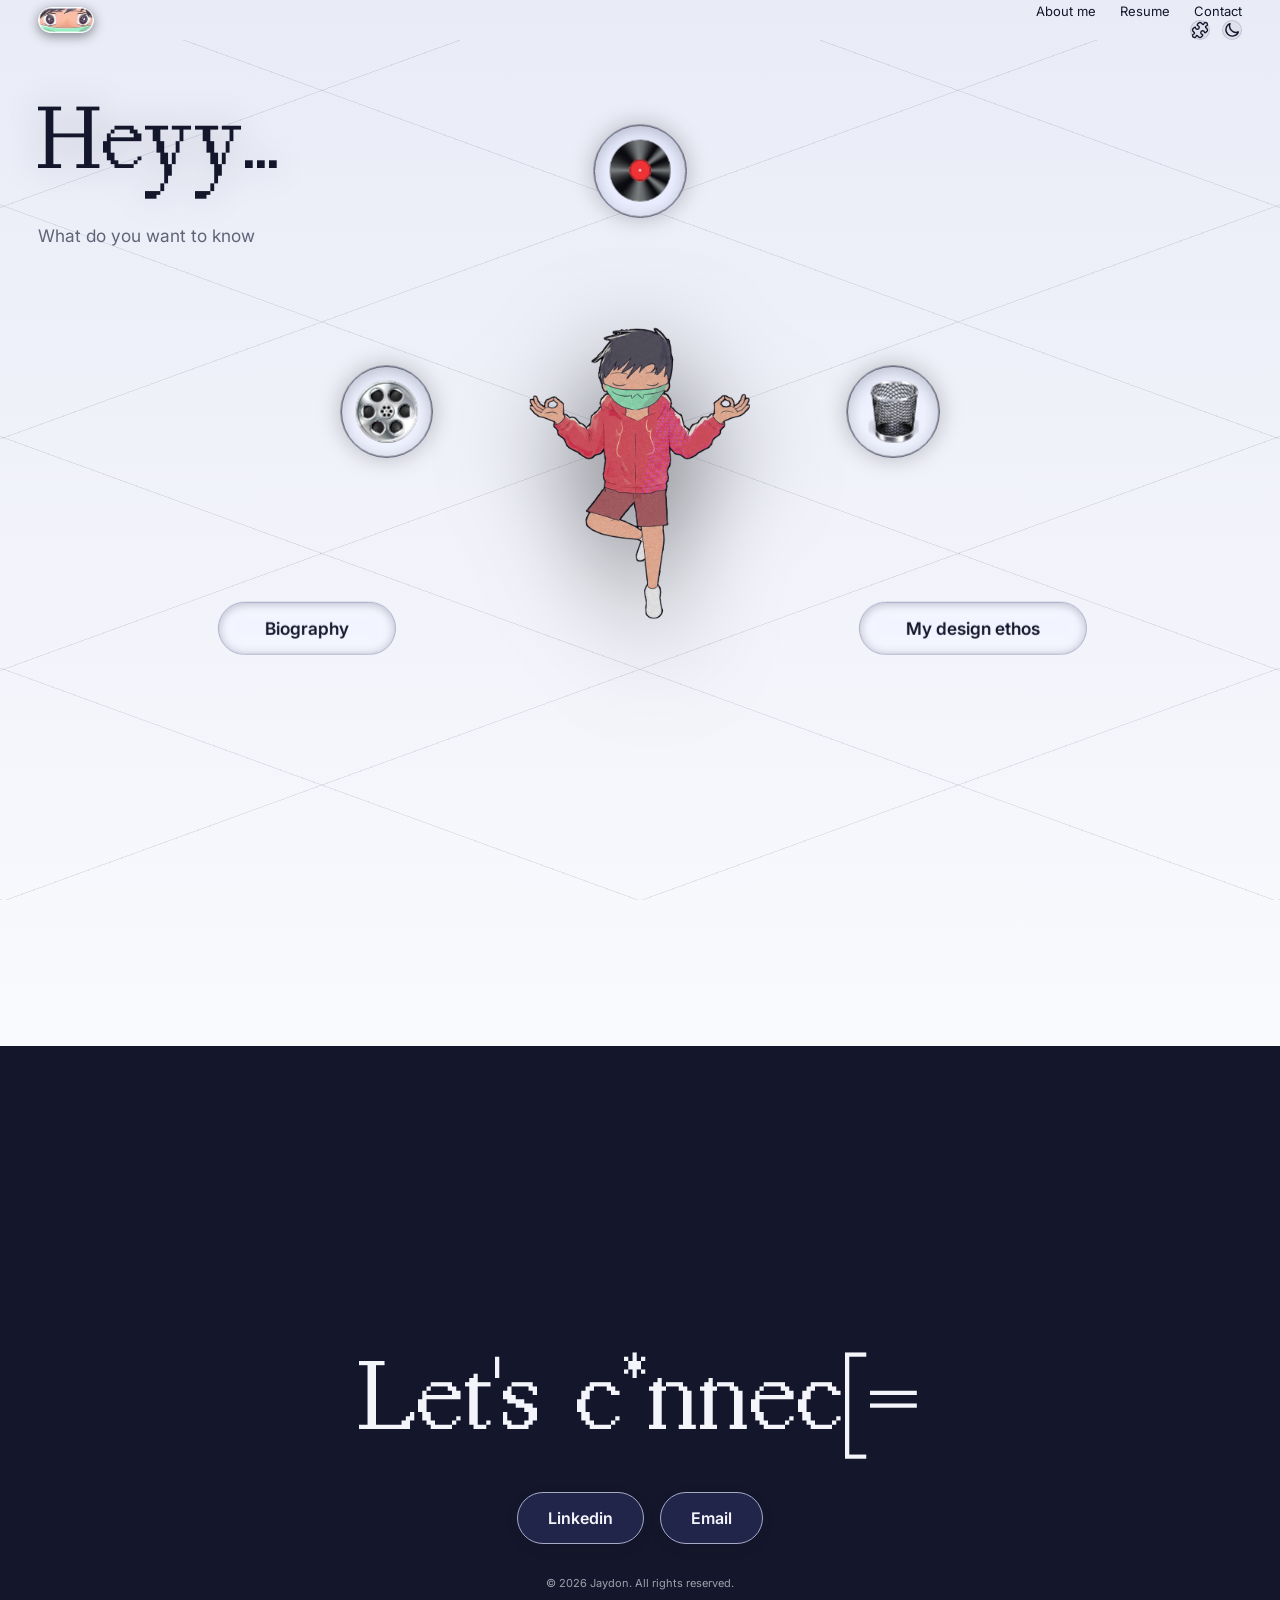
==== commit 350e4b4b: "Rework the Socratica case study's design cycles, make text selection grey Co-Authored-By: Claude Opu" ====
--- a/about/index.html
+++ b/about/index.html
@@ -39,7 +39,7 @@
 <link rel="preconnect" href="https://fonts.googleapis.com" />
 <link rel="preconnect" href="https://fonts.gstatic.com" crossorigin />
 <link href="https://fonts.googleapis.com/css2?family=Inter:wght@400;500;600;700&display=swap" rel="stylesheet" />
-<link rel="stylesheet" href="../css/style.css?v=144" />
+<link rel="stylesheet" href="../css/style.css?v=145" />
 </head>
 <body>
 
--- a/css/style.css
+++ b/css/style.css
@@ -640,7 +640,7 @@
 }
 
 ::selection {
-  background: var(--accent);
+  background: rgba(var(--overlay-rgb), 0.22);
   color: var(--ink);
 }
 
@@ -4591,10 +4591,11 @@
   --cs-hero-card-w: min(clamp(12rem, 30vw, 42rem), 90vh);
 }
 
-/* the Socratica laptop: square, pre-cut art, so it takes the ENVoices
-   card's size with no corner radius of its own */
+/* the Socratica critters card: portrait (664:1080) with its rounded
+   corners pre-cut, so no radius of its own. Sized like Aira's portrait
+   card: the vh cap keeps it to about half the window's height */
 .cs-hero__card--socratica {
-  --cs-hero-card-w: min(clamp(9rem, 20vw, 27rem), 40vh);
+  --cs-hero-card-w: min(clamp(8rem, 18vw, 24rem), 30vh);
 }
 
 /* Phones: the 12rem floor above made the Switch ~192px wide on a
@@ -5984,6 +5985,7 @@
 
 .cs-validation-toggle {
   display: flex;
+  flex-wrap: wrap;
   gap: 0.625rem;
   margin-bottom: clamp(1.5rem, calc(1.318rem + 0.777vw), 2.25rem);
 }
